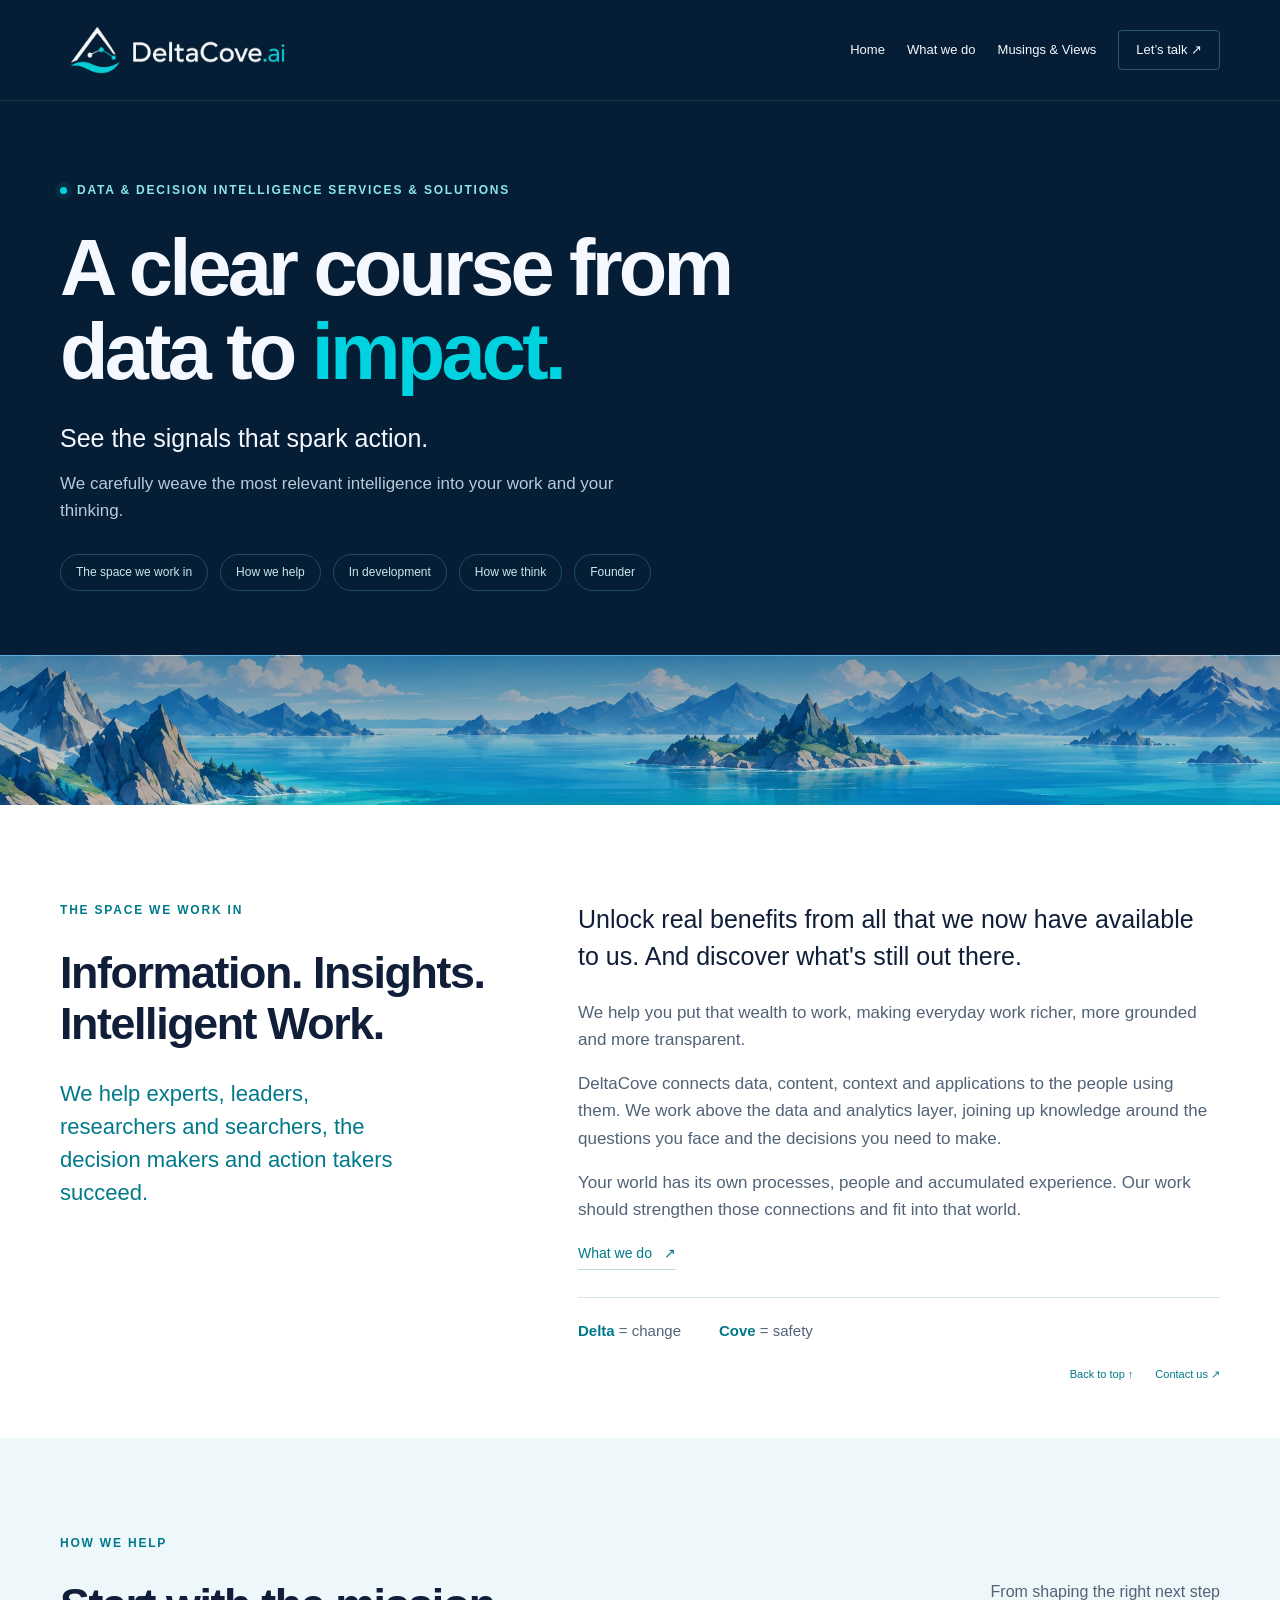
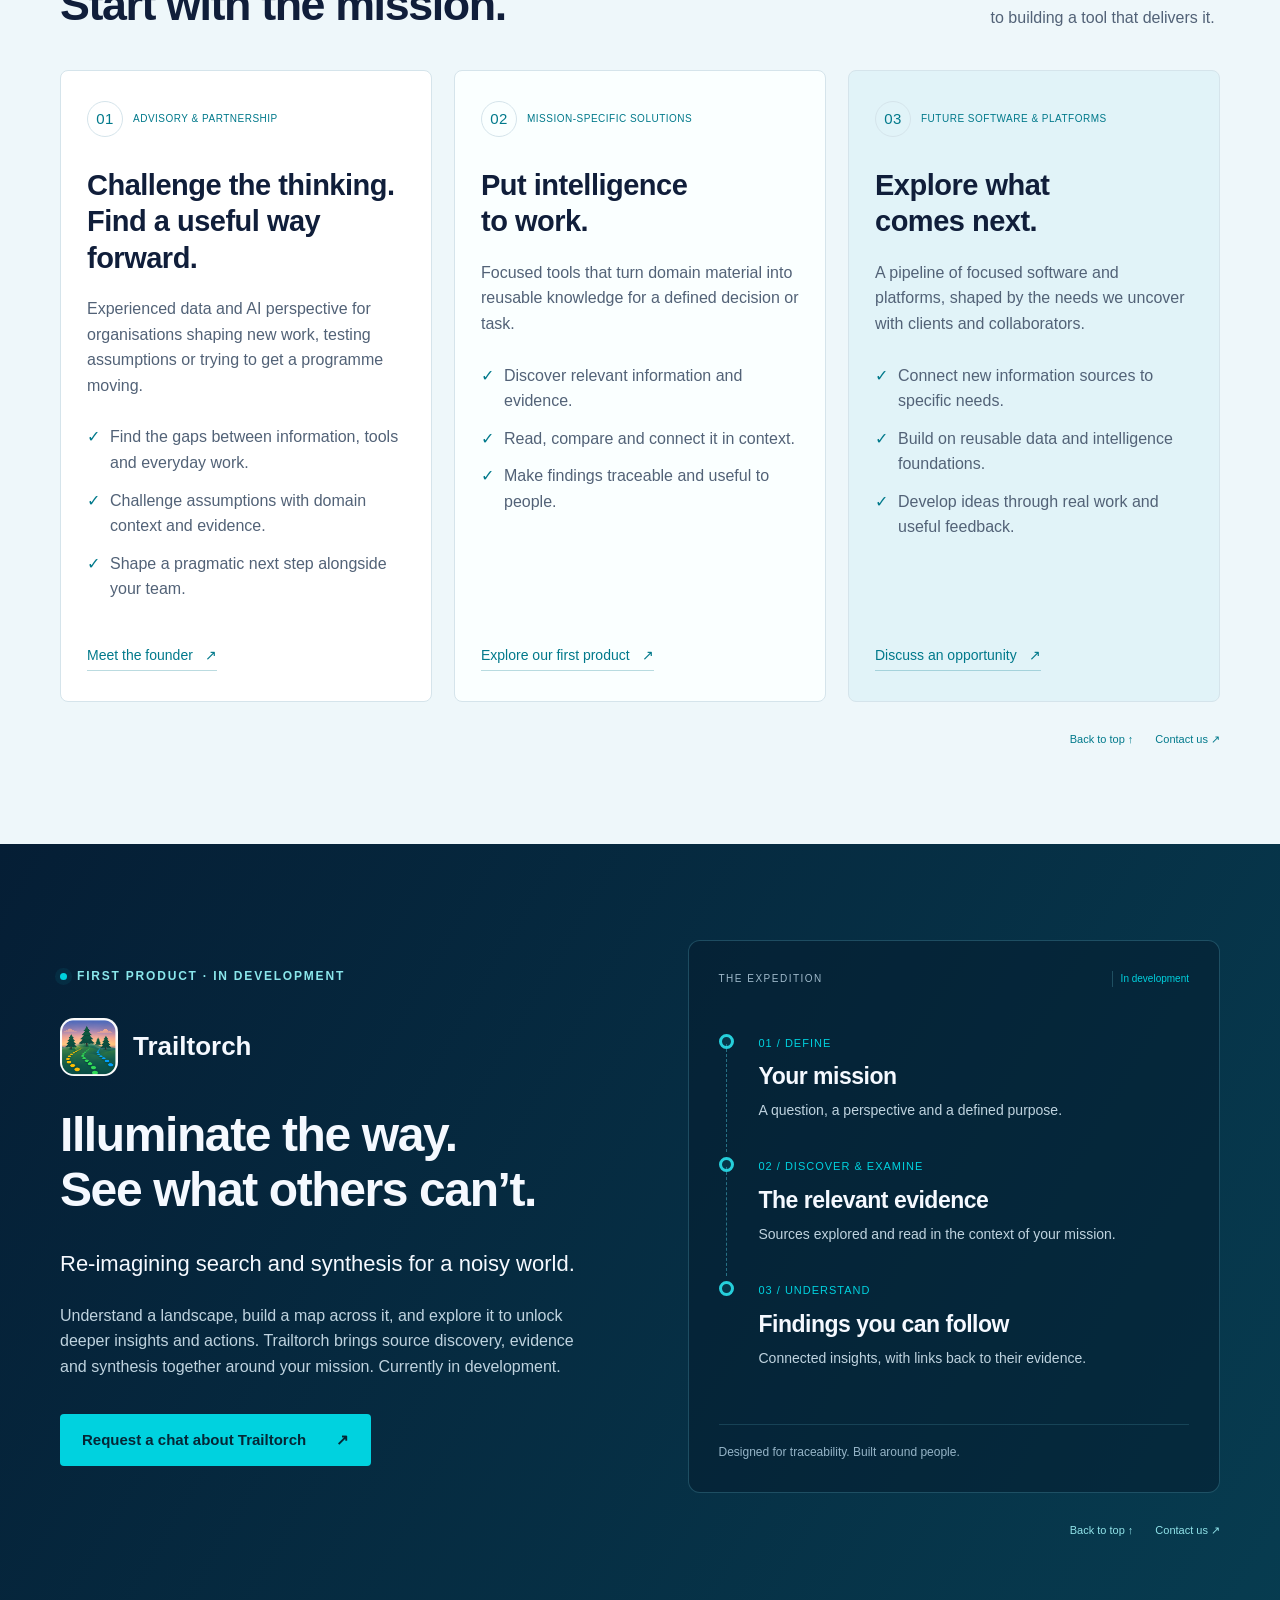
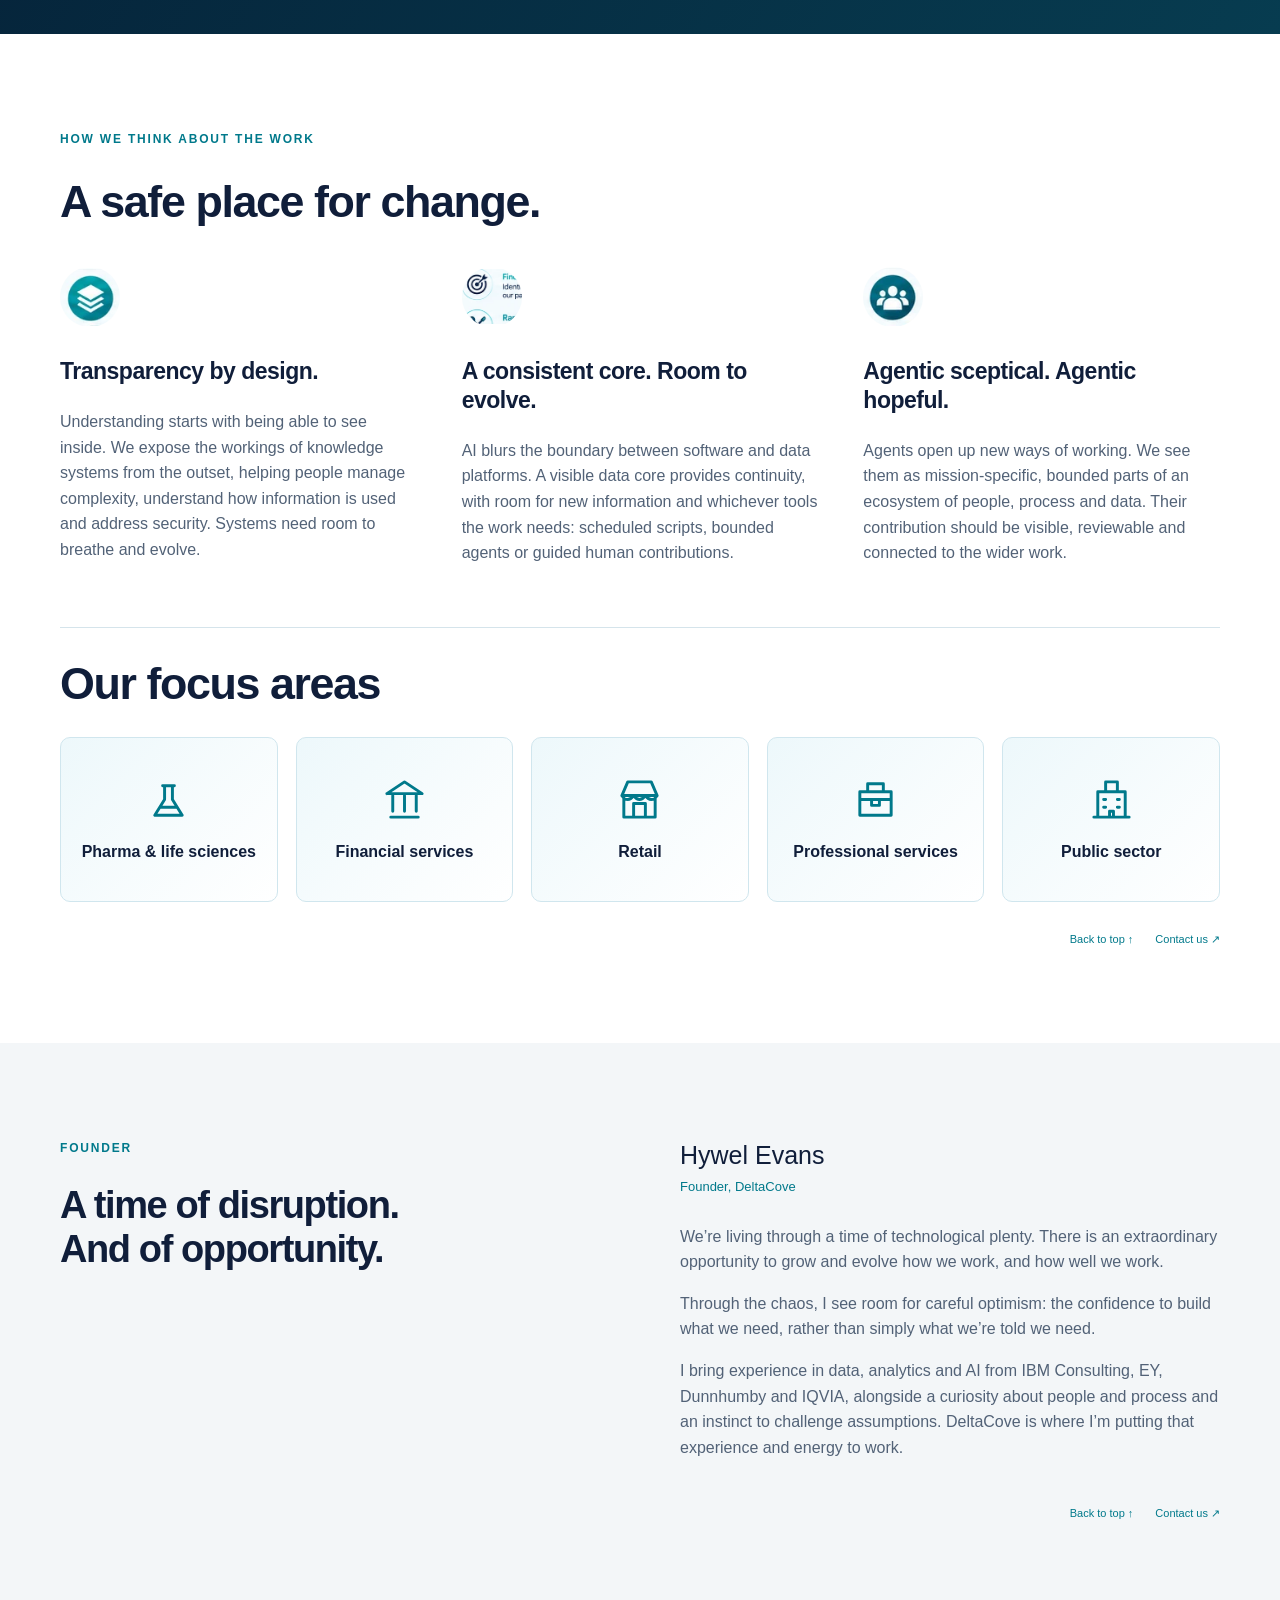
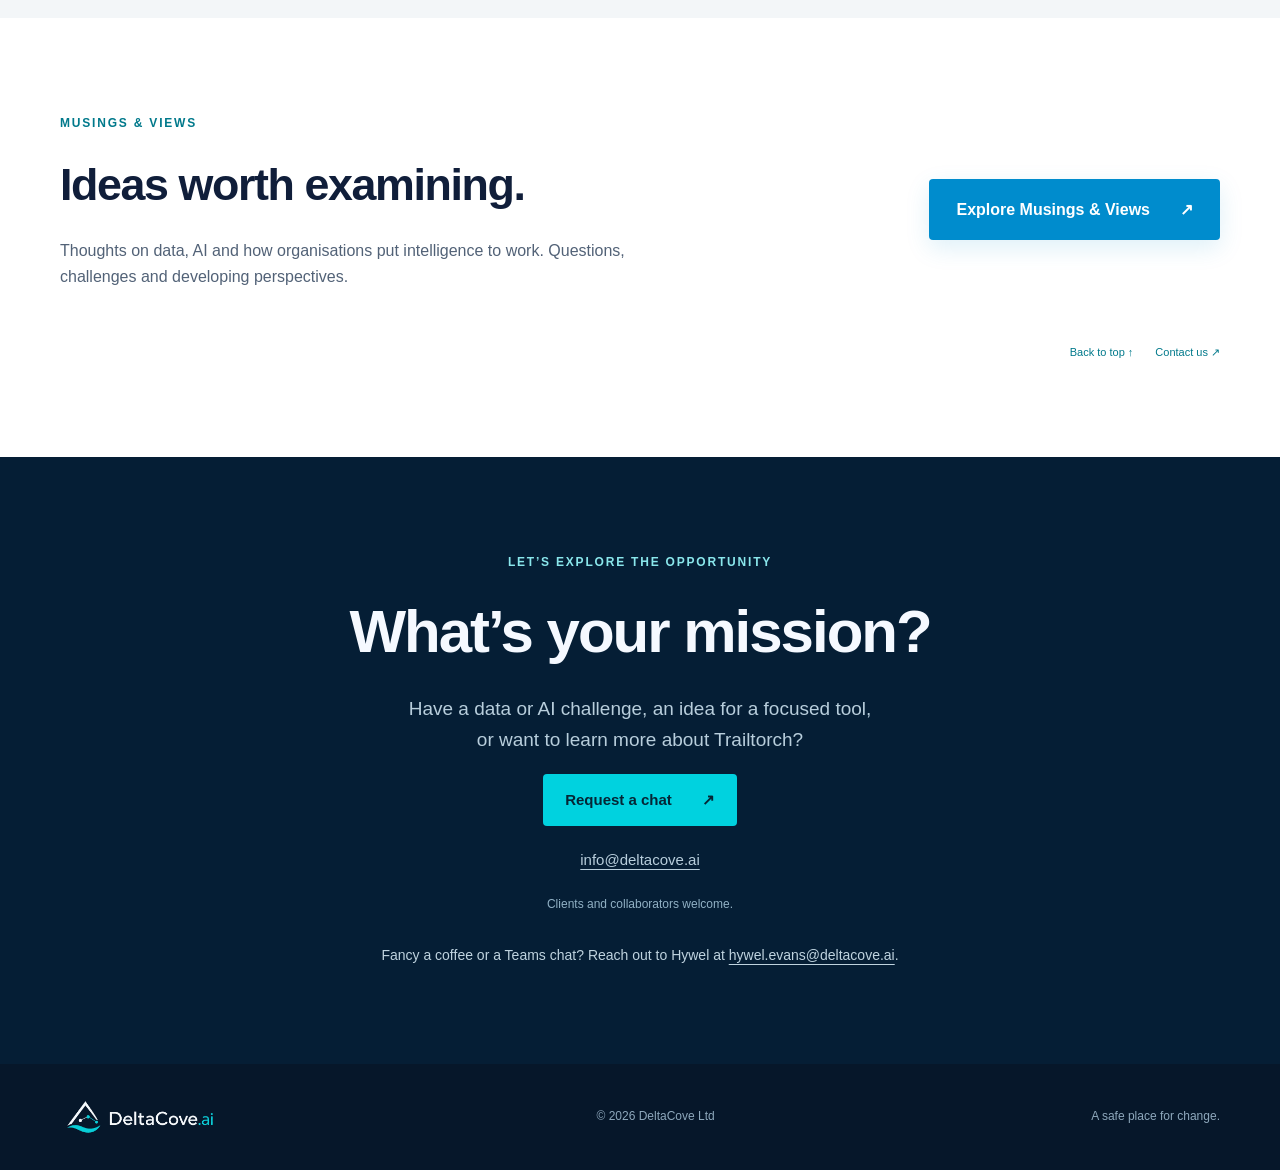
==== index.html @ 8140bee7 "Duplicate hero section for improved visibility Duplicated the hero section in the HTML file to enhan" ====
<!doctype html>
<html lang="en-GB">
<head>
<meta charset="utf-8"><meta name="viewport" content="width=device-width,initial-scale=1">
<title>DeltaCove.ai — A clear course from data to impact</title>
<meta name="description" content="DeltaCove combines data and AI advisory with mission-specific software. See the signals that spark action.">
<meta name="theme-color" content="#051e35">
<meta property="og:title" content="DeltaCove.ai — A clear course from data to impact">
<meta property="og:description" content="Data and AI advisory. Mission-specific software. Intelligence you can put to work.">
<meta property="og:type" content="website">
<link rel="icon" type="image/svg+xml" href="assets/favicon.svg">
<link rel="stylesheet" href="styles.css">
</head>
<body>
<a class="skip" href="#main">Skip to content</a>
<header class="header" id="top"><div class="wrap navigation"><a href="#" aria-label="DeltaCove home"><img class="logo" src="assets/deltacove-logo.png" alt="DeltaCove.ai" width="1222" height="352"></a><nav aria-label="Main navigation"><a href="#top">Home</a><a href="what-we-do.html">What we do</a><a href="musings/index.html">Musings &amp; Views</a><a class="nav-contact" href="#contact">Let’s talk <span aria-hidden="true">↗</span></a></nav></div></header>
<main id="main">
<section class="hero"><div class="wrap hero-inner"><div class="eyebrow"><span class="status-dot"></span> Data &amp; Decision Intelligence Services &amp; Solutions</div><h1>A clear course from <br>data to <span>impact.</span></h1><p class="hero-copy">See the signals that spark action.</p><p class="hero-detail">We carefully weave the most relevant intelligence into your work and your thinking.</p><nav class="section-jumps" aria-label="Explore this page"><a href="#approach">The space we work in</a><a href="#help">How we help</a><a href="#software">In development</a><a href="#thinking">How we think</a><a href="#founder">Founder</a></nav></div><div class="coast" role="img" aria-label="A mountain coastline and open water, from the DeltaCove introduction deck"></div></section>
<section class="intro section wrap" id="approach"><div><div class="eyebrow dark">The space we work in</div><h2>Information. Insights. Intelligent Work.</h2><p class="audience-line">We help experts, leaders, researchers and searchers, the decision makers and action takers succeed.</p></div><div class="intro-copy"><p class="large">Unlock real benefits from all that we now have available to us. And discover what's still out there.</p><p>We help you put that wealth to work, making everyday work richer, more grounded and more transparent.</p><p>DeltaCove connects data, content, context and applications to the people using them. We work above the data and analytics layer, joining up knowledge around the questions you face and the decisions you need to make.</p><p>Your world has its own processes, people and accumulated experience. Our work should strengthen those connections and fit into that world.</p><a class="text-link dark-link" href="what-we-do.html">What we do <span aria-hidden="true">↗</span></a><div class="meaning"><span><strong>Delta</strong> = change</span><span><strong>Cove</strong> = safety</span></div></div><div class="section-tools wrap"><a href="#top">Back to top ↑</a><a href="mailto:info@deltacove.ai">Contact us ↗</a></div></section>
<section class="ways section" id="help"><div class="wrap"><div class="section-top"><div><div class="eyebrow dark">How we help</div><h2>Start with the mission.</h2></div><p>From shaping the right next step<br>to building a tool that delivers it.</p></div><div class="three-offerings"><article class="offering"><div class="offering-heading"><span class="number">01</span><span>Advisory &amp; partnership</span></div><h3>Challenge the thinking. <br>Find a useful way forward.</h3><p>Experienced data and AI perspective for organisations shaping new work, testing assumptions or trying to get a programme moving.</p><ul><li>Find the gaps between information, tools and everyday work.</li><li>Challenge assumptions with domain context and evidence.</li><li>Shape a pragmatic next step alongside your team.</li></ul><a class="text-link dark-link" href="#founder">Meet the founder <span aria-hidden="true">↗</span></a></article><article class="offering software-offering"><div class="offering-heading"><span class="number">02</span><span>Mission-specific solutions</span></div><h3>Put intelligence <br>to work.</h3><p>Focused tools that turn domain material into reusable knowledge for a defined decision or task.</p><ul><li>Discover relevant information and evidence.</li><li>Read, compare and connect it in context.</li><li>Make findings traceable and useful to people.</li></ul><a class="text-link dark-link" href="#software">Explore our first product <span aria-hidden="true">↗</span></a></article><article class="offering pipeline-offering"><div class="offering-heading"><span class="number">03</span><span>Future software &amp; platforms</span></div><h3>Explore what <br>comes next.</h3><p>A pipeline of focused software and platforms, shaped by the needs we uncover with clients and collaborators.</p><ul><li>Connect new information sources to specific needs.</li><li>Build on reusable data and intelligence foundations.</li><li>Develop ideas through real work and useful feedback.</li></ul><a class="text-link dark-link" href="mailto:info@deltacove.ai?subject=Future%20solutions">Discuss an opportunity <span aria-hidden="true">↗</span></a></article></div></div><div class="section-tools wrap"><a href="#top">Back to top ↑</a><a href="mailto:info@deltacove.ai">Contact us ↗</a></div></section>
<section class="product section" id="software"><div class="wrap product-grid"><div><div class="eyebrow"><span class="status-dot"></span> First product · In development</div><div class="product-name"><img src="assets/trailtorch-icon.png" alt="" width="452" height="453"><span>Trailtorch</span></div><h2>Illuminate the way. <br>See what others can’t.</h2><p class="product-copy">Re-imagining search and synthesis for a noisy world.</p><p>Understand a landscape, build a map across it, and explore it to unlock deeper insights and actions. Trailtorch brings source discovery, evidence and synthesis together around your mission. Currently in development.</p><a class="button primary" href="#contact">Request a chat about Trailtorch <span aria-hidden="true">↗</span></a></div><div class="product-panel"><div class="panel-top"><span>THE EXPEDITION</span><span class="panel-status">In development</span></div><ol class="journey"><li><span class="journey-dot"></span><div><small>01 / Define</small><h3>Your mission</h3><p>A question, a perspective and a defined purpose.</p></div></li><li><span class="journey-dot"></span><div><small>02 / Discover &amp; examine</small><h3>The relevant evidence</h3><p>Sources explored and read in the context of your mission.</p></div></li><li><span class="journey-dot"></span><div><small>03 / Understand</small><h3>Findings you can follow</h3><p>Connected insights, with links back to their evidence.</p></div></li></ol><p class="panel-foot">Designed for traceability. Built around people.</p></div></div><div class="section-tools wrap"><a href="#top">Back to top ↑</a><a href="mailto:info@deltacove.ai">Contact us ↗</a></div></section>
<section class="principles section wrap" id="thinking"><div class="section-top"><div><div class="eyebrow dark">How we think about the work</div><h2>A safe place for change.</h2></div></div><div class="principle-grid"><article><img src="assets/evidence.webp" alt="" width="73" height="71"><h3>Transparency by design.</h3><p>Understanding starts with being able to see inside. We expose the workings of knowledge systems from the outset, helping people manage complexity, understand how information is used and address security. Systems need room to breathe and evolve.</p></article><article><img src="assets/mission.webp" alt="" width="138" height="127"><h3>A consistent core. Room to evolve.</h3><p>AI blurs the boundary between software and data platforms. A visible data core provides continuity, with room for new information and whichever tools the work needs: scheduled scripts, bounded agents or guided human contributions.</p></article><article><img src="assets/people.webp" alt="" width="73" height="72"><h3>Agentic sceptical. Agentic hopeful.</h3><p>Agents open up new ways of working. We see them as mission-specific, bounded parts of an ecosystem of people, process and data. Their contribution should be visible, reviewable and connected to the wider work.</p></article></div><div class="sectors"><h2>Our focus areas</h2><div class="sector-grid"><div class="sector-item"><svg viewBox="0 0 24 24" aria-hidden="true" fill="none" stroke="currentColor" stroke-width="1.5" stroke-linecap="round" stroke-linejoin="round"><path d="m9 5 6 0m-5 0v7l-5 8h14l-5-8V5M8 16h8"/></svg><span>Pharma &amp; life sciences</span></div><div class="sector-item"><svg viewBox="0 0 24 24" aria-hidden="true" fill="none" stroke="currentColor" stroke-width="1.5" stroke-linecap="round" stroke-linejoin="round"><path d="m3 9 9-6 9 6H3m2 12h14M6 10v8m6-8v8m6-8v8"/></svg><span>Financial services</span></div><div class="sector-item"><svg viewBox="0 0 24 24" aria-hidden="true" fill="none" stroke="currentColor" stroke-width="1.5" stroke-linecap="round" stroke-linejoin="round"><path d="M4 10h16v11H4zm-1 0 3-7h12l3 7M9 21v-7h6v7M3 10q3 4 6 0 3 4 6 0 3 4 6 0"/></svg><span>Retail</span></div><div class="sector-item"><svg viewBox="0 0 24 24" aria-hidden="true" fill="none" stroke="currentColor" stroke-width="1.5" stroke-linecap="round" stroke-linejoin="round"><path d="M4 8h16v12H4zm4 0V4h8v4M4 12h16m-10 0v3h4v-3"/></svg><span>Professional services</span></div><div class="sector-item"><svg viewBox="0 0 24 24" aria-hidden="true" fill="none" stroke="currentColor" stroke-width="1.5" stroke-linecap="round" stroke-linejoin="round"><path d="M5 21V8h14v13M3 21h18M9 8V3h6v5M8 12h1m6 0h1M8 16h1m6 0h1m-5 5v-3h2v3"/></svg><span>Public sector</span></div></div></div><div class="section-tools wrap"><a href="#top">Back to top ↑</a><a href="mailto:info@deltacove.ai">Contact us ↗</a></div></section>
<section class="founder section" id="founder"><div class="wrap founder-grid"><div><div class="eyebrow dark">Founder</div><h2>A time of disruption. <br>And of opportunity.</h2></div><div><p class="founder-name">Hywel Evans <span>Founder, DeltaCove</span></p><p>We’re living through a time of technological plenty. There is an extraordinary opportunity to grow and evolve how we work, and how well we work.</p><p>Through the chaos, I see room for careful optimism: the confidence to build what we need, rather than simply what we’re told we need.</p><p>I bring experience in data, analytics and AI from IBM Consulting, EY, Dunnhumby and IQVIA, alongside a curiosity about people and process and an instinct to challenge assumptions. DeltaCove is where I’m putting that experience and energy to work.</p></div></div><div class="section-tools wrap"><a href="#top">Back to top ↑</a><a href="mailto:info@deltacove.ai">Contact us ↗</a></div></section>
<section class="musings-teaser section wrap" id="musings"><div><div class="eyebrow dark">Musings &amp; Views</div><h2>Ideas worth examining.</h2><p>Thoughts on data, AI and how organisations put intelligence to work. Questions, challenges and developing perspectives.</p></div><a class="button blue-button" href="musings/index.html">Explore Musings &amp; Views <span aria-hidden="true">↗</span></a><div class="section-tools wrap"><a href="#top">Back to top ↑</a><a href="mailto:info@deltacove.ai">Contact us ↗</a></div></section>
<section class="contact section" id="contact"><div class="wrap contact-inner"><div class="eyebrow">Let’s explore the opportunity</div><h2>What’s your mission?</h2><p>Have a data or AI challenge, an idea for a focused tool,<br>or want to learn more about Trailtorch?</p><a class="button primary" href="mailto:info@deltacove.ai?subject=A%20conversation%20about%20DeltaCove">Request a chat <span aria-hidden="true">↗</span></a><p class="contact-email"><a href="mailto:info@deltacove.ai">info@deltacove.ai</a></p><p class="contact-caption">Clients and collaborators welcome.</p><p class="coffee-note">Fancy a coffee or a Teams chat? Reach out to Hywel at <a href="mailto:hywel.evans@deltacove.ai">hywel.evans@deltacove.ai</a>.</p></div></section>
</main><footer class="footer"><div class="wrap footer-inner"><a href="#" aria-label="Back to top"><img src="assets/deltacove-logo.png" alt="DeltaCove.ai" width="1222" height="352"></a><span>© 2026 DeltaCove Ltd</span><span>A safe place for change.</span></div></footer>

</body></html>
---- styles.css ----
:root{--navy:#051e35;--deep:#06172a;--cyan:#00d2df;--teal:#00798b;--ink:#101e3a;--muted:#526277;--pale:#eef7fa;--line:#d5e4eb;--white:#f5f9ff}*{box-sizing:border-box}html{scroll-behavior:smooth;scroll-padding-top:95px}body{margin:0;font-family:Aptos,"Segoe UI",Arial,sans-serif;color:var(--ink);background:#fff;line-height:1.6}a{color:inherit}a:focus-visible,summary:focus-visible{outline:3px solid #008a9a;outline-offset:6px}.wrap{width:min(1160px,calc(100% - 80px));margin:auto}.section{padding-top:96px;padding-bottom:96px}.header{background:var(--navy);color:var(--white);border-bottom:1px solid #ffffff18}.navigation{display:flex;justify-content:space-between;align-items:center;min-height:100px;gap:30px}.logo{width:235px;height:auto;display:block}.navigation nav{display:flex;gap:34px;align-items:center;font-size:14px}.navigation nav a{text-decoration:none}.navigation nav a:hover{color:var(--cyan)}.nav-contact{border:1px solid #7bc7d255;padding:9px 17px;border-radius:4px}.hero{background:var(--navy);color:var(--white);overflow:hidden;position:relative}.hero-inner{position:relative;z-index:1;padding-top:80px;padding-bottom:64px}.eyebrow{font-size:12px;letter-spacing:1.8px;text-transform:uppercase;font-weight:600;color:#8ae7ec;display:flex;align-items:center;gap:10px;margin-bottom:26px}.eyebrow.dark{color:var(--teal)}.status-dot{display:inline-block;width:7px;height:7px;background:var(--cyan);border-radius:50%;box-shadow:0 0 0 5px #00d2df12}h1,h2,h3,p{margin-top:0}h1{font-size:clamp(48px,6.2vw,84px);line-height:1.05;font-weight:600;letter-spacing:-3.8px;margin-bottom:28px}h1 span{color:var(--cyan)}.hero-copy{font-size:25px;line-height:1.4;max-width:680px;margin-bottom:14px}.hero-detail{max-width:615px;color:#b7cad9;font-size:17px}.actions{display:flex;align-items:center;gap:30px;margin-top:34px}.button{display:inline-flex;align-items:center;justify-content:center;gap:30px;text-decoration:none;padding:14px 22px;border-radius:4px;font-size:15px;font-weight:600;transition:background .2s,transform .2s}.primary{background:var(--cyan);color:#052635}.primary:hover{background:#6ce9ee;transform:translateY(-2px)}.text-link{font-size:14px;text-decoration:none;display:inline-flex;gap:12px;align-items:center;border-bottom:1px solid #9ee6ec55;padding-bottom:4px}.text-link:hover{color:#00acbe}.hero-note{margin-top:48px;font-size:12px;color:#91b1c5;letter-spacing:.6px}.coast{height:150px;background:linear-gradient(180deg,#051e3555,#051e3500),url('assets/coast-v2.webp') center 55%/cover;opacity:.85;border-top:1px solid #ffffff12}h2{font-size:clamp(34px,3.5vw,46px);letter-spacing:-1.4px;line-height:1.14;font-weight:600;margin-bottom:28px}h3{font-size:24px;letter-spacing:-.5px;line-height:1.25;font-weight:600}.intro{display:grid;grid-template-columns:.8fr 1.2fr;gap:90px}.intro-copy p{color:var(--muted);font-size:17px}.intro-copy .large{font-size:25px;line-height:1.45;color:var(--ink)}.meaning{display:flex;gap:38px;border-top:1px solid var(--line);padding-top:21px;margin-top:27px;font-size:15px;color:var(--muted)}.meaning strong{color:var(--teal)}.ways{background:var(--pale)}.section-top{display:flex;justify-content:space-between;align-items:end;gap:30px;margin-bottom:40px}.section-top h2{margin:0}.section-top>p{color:var(--muted);margin-bottom:0;font-size:16px}.two-columns{display:grid;grid-template-columns:1fr 1fr;gap:28px}.offering{background:#fff;padding:38px 40px;border:1px solid var(--line);border-radius:8px}.offering-heading{display:flex;gap:17px;align-items:center;font-size:12px;text-transform:uppercase;letter-spacing:1px;color:var(--teal);margin-bottom:30px}.number{font-size:15px;border:1px solid var(--line);border-radius:50%;width:36px;height:36px;display:grid;place-items:center}.offering h3{font-size:32px;margin-bottom:20px}.offering p,.offering li{color:var(--muted);font-size:16px}.offering ul{list-style:none;padding:0;margin:26px 0 30px}.offering li{position:relative;padding-left:23px;margin-bottom:12px}.offering li:before{content:'✓';color:var(--teal);position:absolute;left:0}.dark-link{color:var(--teal);border-color:#00798b44}.software-offering{background:#faffff}.product{color:var(--white);background:linear-gradient(120deg,var(--navy),#073c50)}.product-grid{display:grid;grid-template-columns:1fr 1fr;gap:95px;align-items:center}.product-name{display:flex;align-items:center;gap:15px;margin:32px 0}.product-name img{width:58px;height:58px;border-radius:14px}.product-name span{font-size:26px;font-weight:600}.product h2{font-size:48px}.product p{color:#bfd3df;font-size:16px}.product .product-copy{font-size:22px;color:var(--white)}.product .button{margin-top:18px}.product-panel{background:#041b2d80;border:1px solid #5fb4c64a;border-radius:12px;padding:30px}.panel-top{display:flex;justify-content:space-between;font-size:10px;letter-spacing:1.5px;color:#a0bacb;gap:12px}.panel-status{color:var(--cyan);letter-spacing:0;padding-left:8px;border-left:1px solid #5fb4c64a}.journey{list-style:none;margin:42px 0 24px;padding:0}.journey li{position:relative;display:flex;gap:25px;padding-bottom:31px}.journey li:not(:last-child):before{content:'';position:absolute;left:7px;top:15px;bottom:0;border-left:1px dashed #50cadf77}.journey-dot{width:15px;height:15px;border:3px solid #26cfdb;border-radius:50%;flex-shrink:0;margin-top:5px;background:#06364a}.journey small{color:var(--cyan);font-size:11px;letter-spacing:1px;text-transform:uppercase}.journey h3{font-size:23px;margin:8px 0}.journey p{font-size:14px;margin:0}.product .panel-foot{border-top:1px solid #5fb4c633;padding-top:18px;font-size:12px;margin:0;color:#95b4c7}.principle-grid{display:grid;grid-template-columns:repeat(3,1fr);gap:45px}.principle-grid img{height:60px;width:60px;object-fit:contain;margin-bottom:23px;border-radius:50%}.principle-grid h3{font-size:23px}.principle-grid p{color:var(--muted);font-size:16px}.sectors{border-top:1px solid var(--line);padding-top:30px;margin-top:45px}.sectors>span{font-size:11px;color:var(--teal);letter-spacing:1.2px;text-transform:uppercase}.sectors p{font-size:15px;margin:12px 0 0}.sectors b{color:#71a5b4;padding:0 9px}.founder{background:#f3f6f8}.founder-grid{display:grid;grid-template-columns:1fr 1fr;gap:80px}.founder h2{font-size:38px}.founder p{color:var(--muted);font-size:16px}.founder .founder-name{font-size:25px;color:var(--ink);line-height:1.3;margin-bottom:28px}.founder-name span{display:block;font-size:13px;color:var(--teal);margin-top:7px}.contact{background:var(--navy);color:var(--white);text-align:center;position:relative}.contact .eyebrow{justify-content:center}.contact h2{font-size:60px;letter-spacing:-2px}.contact p{font-size:19px;color:#b8cedc}.contact-pending{display:inline-block;border:1px solid #72bcc35c;border-radius:4px;padding:14px 24px;color:#b7d4dd;font-size:14px;margin:14px 0}.contact .contact-caption{font-size:12px;color:#91b1c5;margin:23px 0 0}.footer{background:var(--deep);color:#8ea8bc;padding:30px 0}.footer-inner{display:flex;align-items:center;justify-content:space-between;gap:20px;font-size:12px}.footer img{width:160px;height:auto;display:block}.skip{position:absolute;left:16px;top:-80px;padding:10px;background:#fff;z-index:5}.skip:focus{top:12px}@media(min-width:1500px){.coast{height:180px}}@media(max-width:900px){.wrap{width:calc(100% - 48px)}.section{padding-top:70px;padding-bottom:70px}.intro,.product-grid,.founder-grid{gap:40px}.navigation nav{gap:18px}.logo{width:195px}.offering{padding:28px}.principle-grid{gap:25px}.product h2{font-size:40px}}@media(max-width:650px){.wrap{width:calc(100% - 40px)}.navigation{min-height:82px}.logo{width:175px}.navigation nav a:not(.nav-contact){display:none}.nav-contact{font-size:12px;padding:8px 11px}.hero-inner{padding-top:52px;padding-bottom:42px}h1{font-size:51px;letter-spacing:-2.3px}.hero-copy{font-size:21px}.hero-detail{font-size:16px}.eyebrow{font-size:10px;letter-spacing:1.4px}.actions{align-items:flex-start;flex-direction:column;gap:20px}.hero-note{margin-top:34px;font-size:10px;letter-spacing:0}.coast{height:110px}.section{padding-top:58px;padding-bottom:58px}.intro,.two-columns,.product-grid,.principle-grid,.founder-grid{grid-template-columns:1fr;gap:28px}.intro h2 br,.founder h2 br{display:none}.intro h2{margin-bottom:0}.intro-copy .large{font-size:22px}.section-top{align-items:start;flex-direction:column;gap:20px}.offering{padding:28px}.offering h3{font-size:29px}.product-grid{gap:40px}.product-panel{padding:24px}.product h2{font-size:41px}.principle-grid{gap:30px}.principle-grid article{border-bottom:1px solid var(--line);padding-bottom:20px}.principle-grid article:last-child{border:0}.principle-grid img{margin-bottom:15px;width:52px;height:52px}.sectors{margin-top:25px}.sectors p{line-height:2}.founder h2{font-size:33px}.contact h2{font-size:43px}.contact p{font-size:17px}.contact p br{display:none}.footer-inner{flex-wrap:wrap;justify-content:space-between}.footer-inner>span:last-child{width:100%}}@media(prefers-reduced-motion:reduce){html{scroll-behavior:auto}.button{transition:none}}

.integration-note{margin-top:38px;padding:28px 32px;border-left:3px solid var(--teal);background:var(--pale)}.integration-note h3{font-size:23px;margin-bottom:12px}.integration-note p{color:var(--muted);margin:0}.musings-teaser{display:flex;gap:40px;justify-content:space-between;align-items:center}.musings-teaser p{max-width:640px;color:var(--muted)}.musings-teaser>a{flex-shrink:0}.contact .contact-email{font-size:15px;margin:22px 0 0}.contact-email a{text-underline-offset:4px}.musings-header{background:var(--navy);color:var(--white)}.musings-header .wrap{padding-top:65px;padding-bottom:65px}.musings-header h1{font-size:60px}.musings-header p{max-width:700px;color:#bfd3df;font-size:20px}.article-list{display:grid;grid-template-columns:1fr 1fr;gap:28px}.post-card{border:1px solid var(--line);border-radius:8px;padding:32px}.post-card time,.article-meta{color:var(--teal);font-size:13px}.post-card h2{font-size:29px;margin:15px 0}.post-card h2 a{text-decoration:none}.post-card h2 a:hover{color:var(--teal)}.post-card p{color:var(--muted)}.article-content{max-width:760px;margin:auto;font-size:18px}.article-content h2{font-size:32px;margin-top:40px}.article-content h3{margin-top:32px}.article-content p,.article-content li{color:var(--muted)}.article-content a{color:var(--teal)}.article-content blockquote{border-left:3px solid var(--teal);margin:25px 0;padding-left:25px}.article-content pre{overflow:auto;background:var(--pale);padding:20px;font-size:14px}.article-content code{background:var(--pale);padding:2px 4px}.article-content img{max-width:100%;height:auto}.article-meta{margin-bottom:25px}.back-link{display:inline-block;margin-bottom:25px;color:var(--teal)}@media(max-width:900px){.navigation nav{gap:16px;font-size:12px}.logo{width:180px}}@media(max-width:650px){.navigation nav a[href$="musings/index.html"]{display:inline;font-size:11px}.navigation nav{gap:12px}.logo{width:145px}.musings-teaser{flex-direction:column;align-items:start;gap:10px}.article-list{grid-template-columns:1fr}.musings-header h1{font-size:42px}.post-card{padding:25px}.integration-note{padding:24px}.article-content{font-size:17px}}

.hero-promises{display:flex;gap:30px;flex-wrap:wrap;margin-top:34px;color:#b7d5e0;font-size:14px}.section-jumps{display:flex;gap:12px;flex-wrap:wrap;margin-top:30px}.section-jumps a{font-size:12px;text-decoration:none;border:1px solid #6bd2db40;border-radius:30px;padding:8px 15px;color:#c6e8ec}.section-jumps a:hover{background:#0b4155}.audience-line{font-size:22px;color:var(--teal);max-width:360px;line-height:1.5}.three-offerings{display:grid;grid-template-columns:repeat(3,1fr);gap:22px}.three-offerings .offering{padding:30px 26px;display:flex;flex-direction:column}.three-offerings .offering h3{font-size:29px}.three-offerings .offering-heading{font-size:10px;letter-spacing:.5px;gap:10px}.three-offerings .offering .text-link{margin-top:auto;align-self:start}.pipeline-offering{background:#e1f3f8}.section-tools{display:flex;justify-content:flex-end;gap:22px;margin-top:30px;font-size:11px;line-height:1.4}.section-tools a{color:var(--teal);text-decoration:none}.product .section-tools a{color:#91e3e9}.section.wrap>.section-tools{width:100%}.sector-grid{display:grid;grid-template-columns:repeat(5,1fr);gap:18px;margin-top:24px}.sector-item{display:flex;flex-direction:column;align-items:center;text-align:center;gap:18px;background:linear-gradient(135deg,#edf8fb,#fff);border:1px solid #d0e6ee;border-radius:10px;padding:26px 14px;min-height:165px;justify-content:center}.sector-item svg{width:47px;height:47px;color:var(--teal)}.sector-item span{font-size:16px;font-weight:600;line-height:1.35}.blue-button{background:#008ccd;color:#fff;padding:18px 27px;font-size:16px;box-shadow:0 8px 24px #008ccd22}.blue-button:hover{background:#0076b0}.what-page{background:var(--navy);color:var(--white)}.what-page .wrap{padding-top:80px;padding-bottom:65px}.what-page h1{font-size:64px;max-width:960px}.what-page p{font-size:23px;max-width:790px;color:#bbd6e1}.what-body{max-width:850px}.what-body h2{font-size:35px}.what-body p{font-size:19px;color:var(--muted)}.navigation nav{gap:22px;font-size:13px}@media(max-width:1000px){.three-offerings{grid-template-columns:1fr}.three-offerings .offering h3 br{display:none}.sector-grid{grid-template-columns:repeat(3,1fr)}.navigation nav{gap:12px;font-size:11px}}@media(max-width:650px){.hero-promises{gap:10px;flex-direction:column}.section-jumps{gap:8px}.section-jumps a{font-size:11px;padding:7px 11px}.sector-grid{grid-template-columns:1fr 1fr;gap:12px}.sector-item{padding:20px 12px;min-height:145px}.sector-item:last-child{grid-column:1 / -1}.what-page h1{font-size:43px}.what-page p{font-size:20px}.audience-line{font-size:21px}.section-tools{font-size:11px}.blue-button{width:100%}}

.intro>.section-tools{grid-column:1 / -1}.musings-teaser{flex-wrap:wrap}.musings-teaser>.section-tools{flex-basis:100%;margin-top:0}.three-offerings .offering p{margin-bottom:0}.three-offerings .offering ul{flex:1}

/* Tune the landing position for each section link. */
#help{scroll-margin-top:-159px}
#software{scroll-margin-top:-96px}
#thinking{scroll-margin-top:-177px}

/* Smaller screens need their own anchor spacing and flexible content columns. */
@media(max-width:900px){
  html{scroll-padding-top:16px}
  #help,#software,#thinking{scroll-margin-top:0}
  .intro>*,.product-grid>*,.founder-grid>*,.principle-grid>*,.article-list>*{min-width:0}
}
@media(max-width:800px){
  .intro,.product-grid,.founder-grid,.principle-grid{grid-template-columns:minmax(0,1fr)}
  .section-top{flex-direction:column;align-items:flex-start;gap:20px}
  .musings-teaser{flex-direction:column;align-items:stretch;gap:20px}
  .musings-teaser>a{align-self:flex-start;max-width:100%}
}
@media(max-width:650px){
  .navigation{flex-direction:column;align-items:stretch;min-height:0;gap:16px;padding-top:20px;padding-bottom:20px}
  .navigation .logo{width:180px;max-width:100%}
  .navigation nav{display:grid;grid-template-columns:repeat(2,minmax(0,1fr));gap:8px}
  .navigation nav a[href]{display:flex;align-items:center;justify-content:center;min-height:44px;padding:8px;font-size:14px;text-align:center;border:1px solid #7bc7d255;border-radius:4px}
  .hero-inner{padding-top:40px}
  h1{font-size:clamp(38px,10vw,51px);letter-spacing:-1.8px;overflow-wrap:break-word}
  .hero h1 br,.product h2 br{display:none}
  .product h2,.what-page h1,.musings-header h1{font-size:clamp(34px,9vw,43px);overflow-wrap:break-word}
  .eyebrow{line-height:1.6}
  .status-dot,.number{flex-shrink:0}
  .section-jumps a{display:inline-flex;align-items:center;min-height:44px;font-size:13px;padding:9px 13px}
  .button{max-width:100%;min-height:48px;gap:16px;padding:14px 18px;text-align:center}
  .button span{flex-shrink:0}
  .meaning{flex-wrap:wrap;gap:16px 24px}
  .panel-top{flex-wrap:wrap}
  .journey li{gap:16px}
  .section-tools{flex-wrap:wrap;gap:8px 20px;font-size:13px}
  .section-tools a{display:inline-flex;align-items:center;min-height:44px}
  .contact-email a,.coffee-note a,.article-content a{overflow-wrap:anywhere}
  .article-content h2,.what-body h2{font-size:30px}
  .article-content pre{max-width:100%}
}
/* Tighten the space below the introduction. */
.intro {
  row-gap: 24px;
  padding-bottom: 56px;
}
.intro > .section-tools {
  margin-top: 0;
}

.sectors>h2{font-size:clamp(34px,3.5vw,46px);letter-spacing:-1.4px;line-height:1.14;font-weight:600;margin:0 0 28px;color:var(--ink);text-transform:none}.contact .coffee-note{font-size:14px;color:#bfd3df;margin:30px auto 0;max-width:620px;line-height:1.7}.coffee-note a{text-underline-offset:4px}
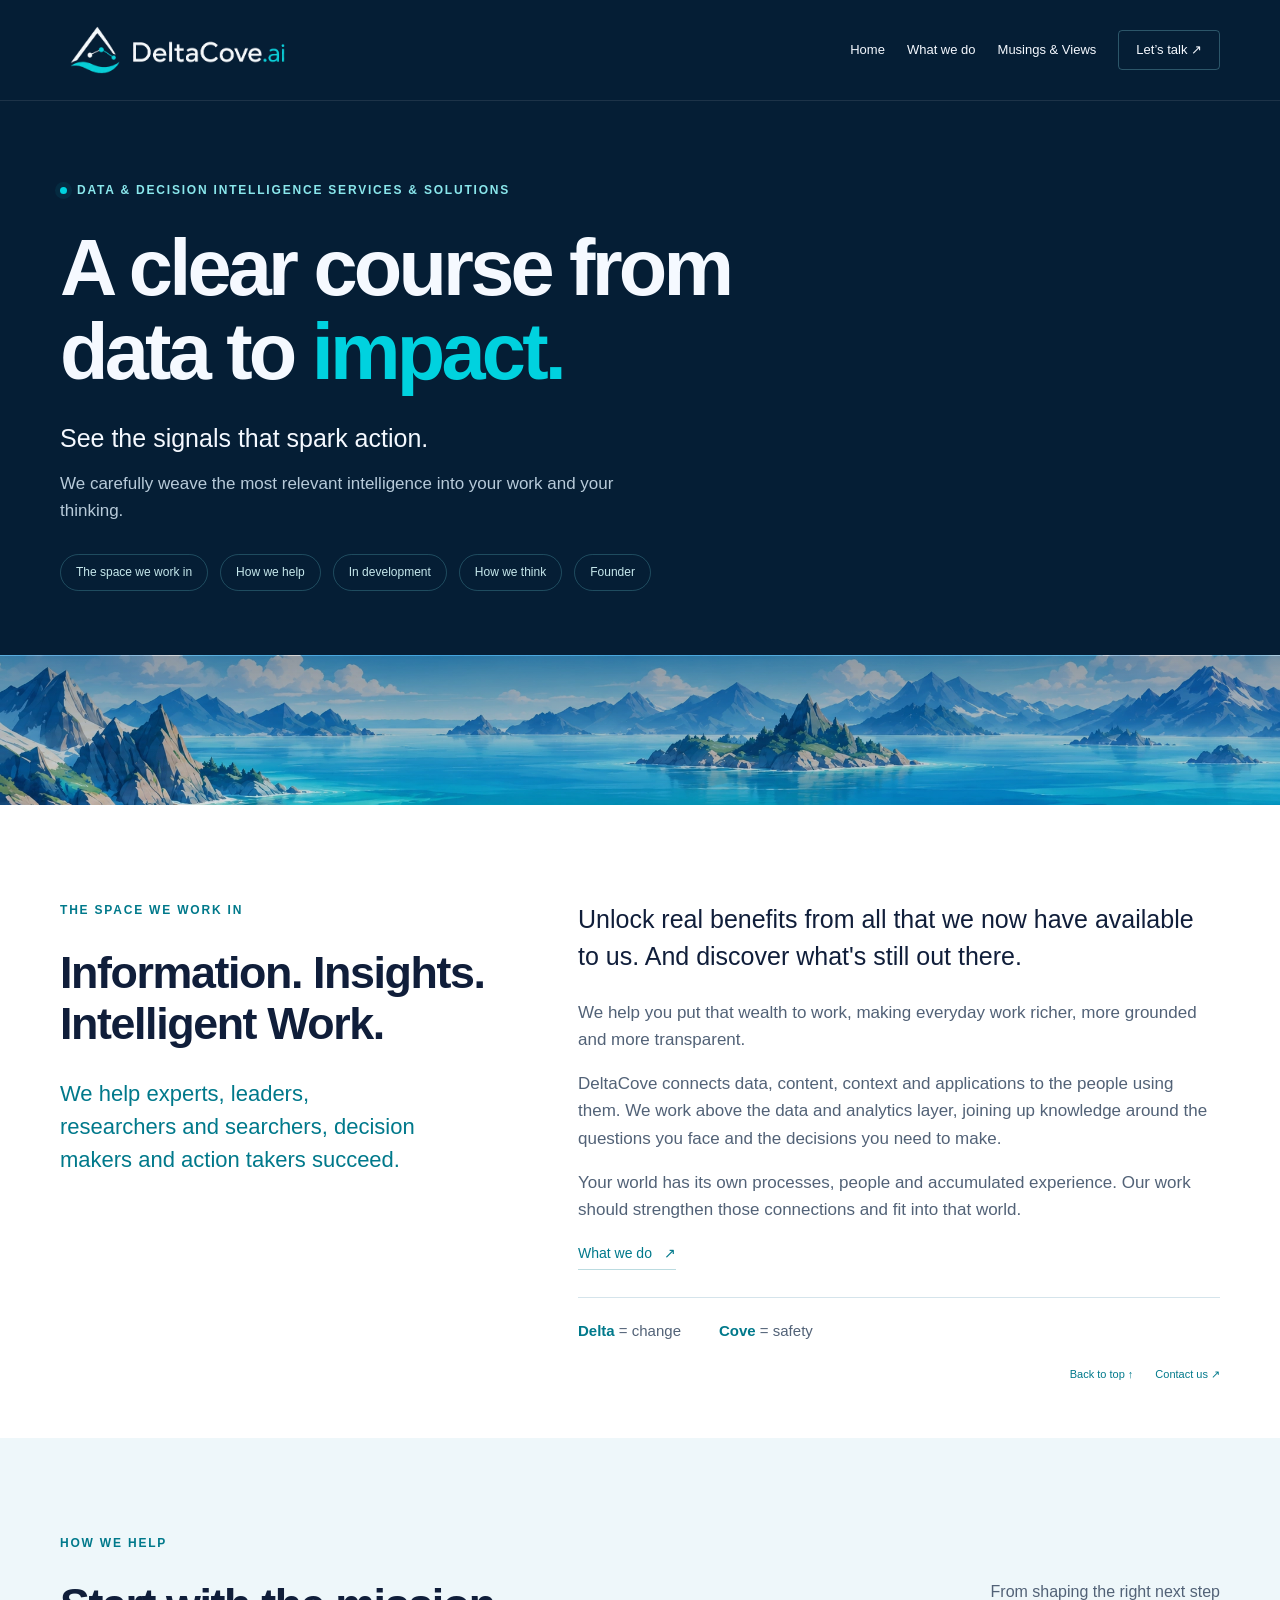
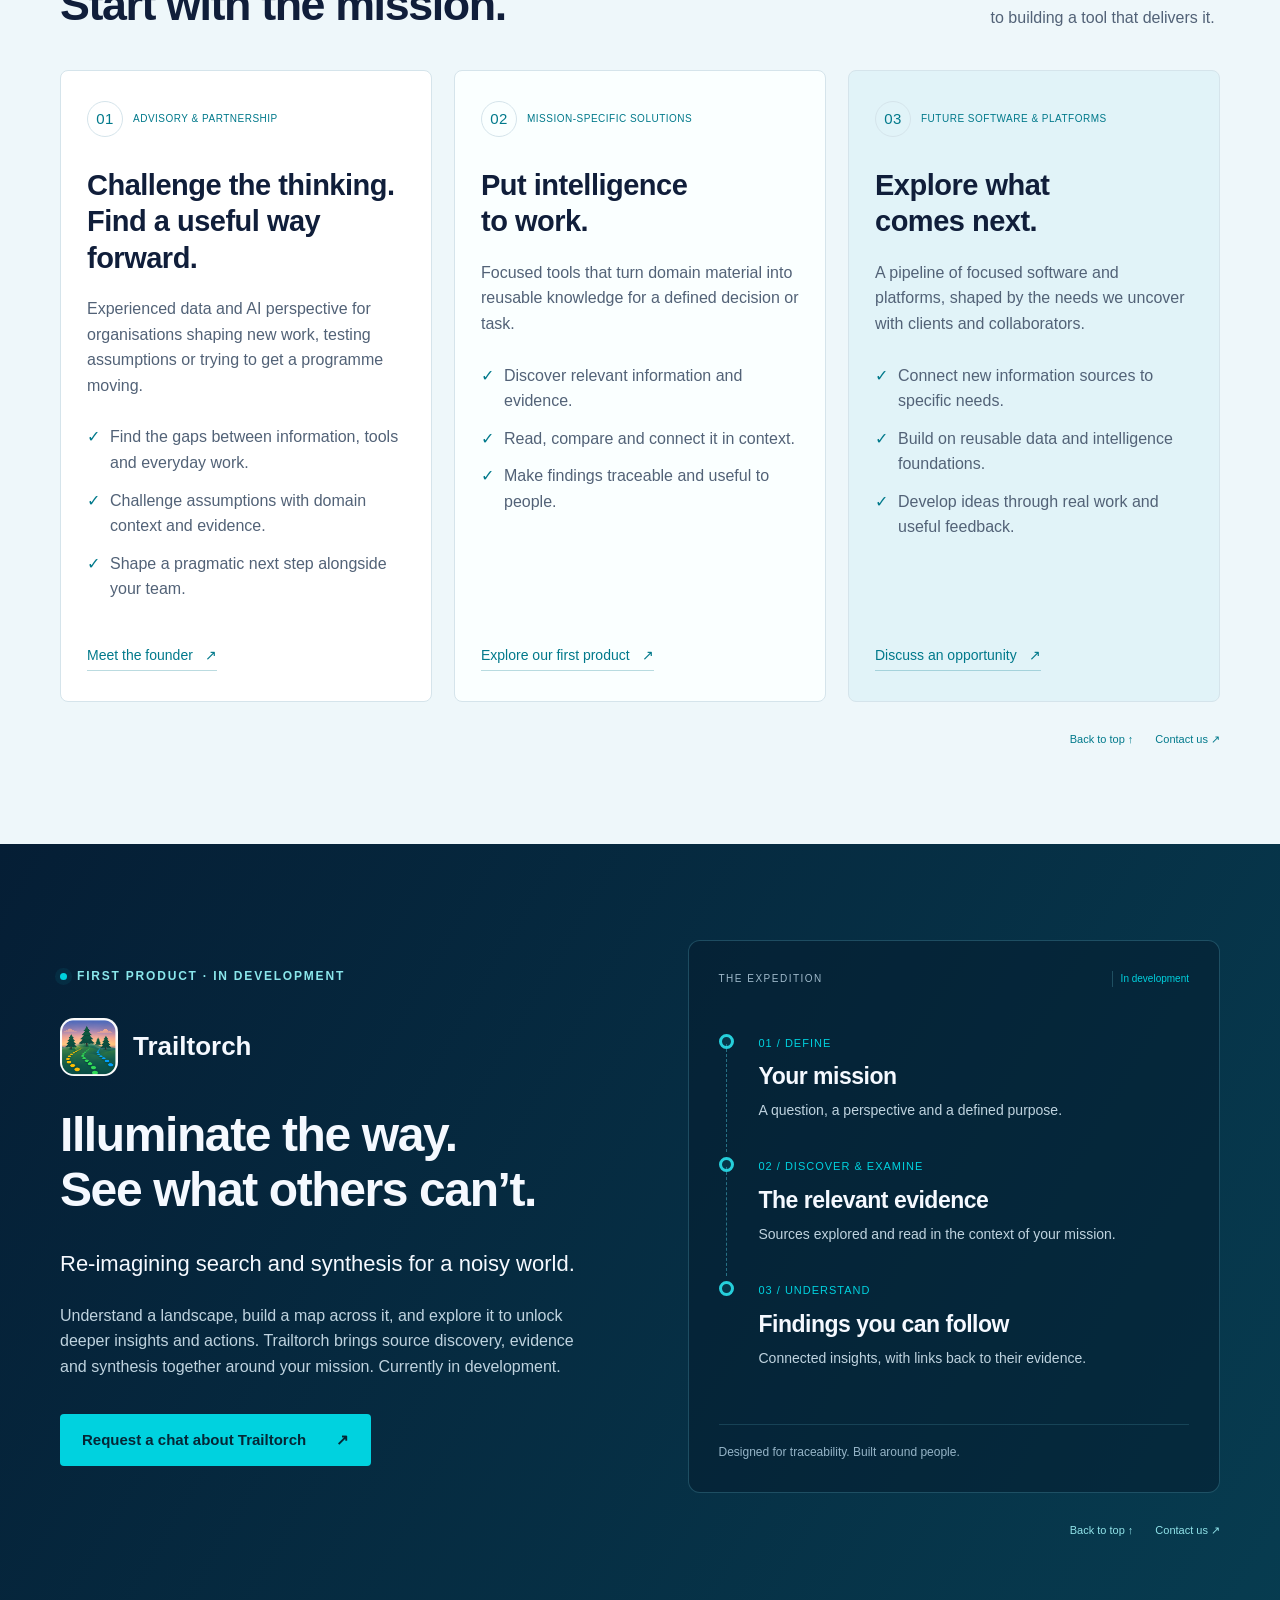
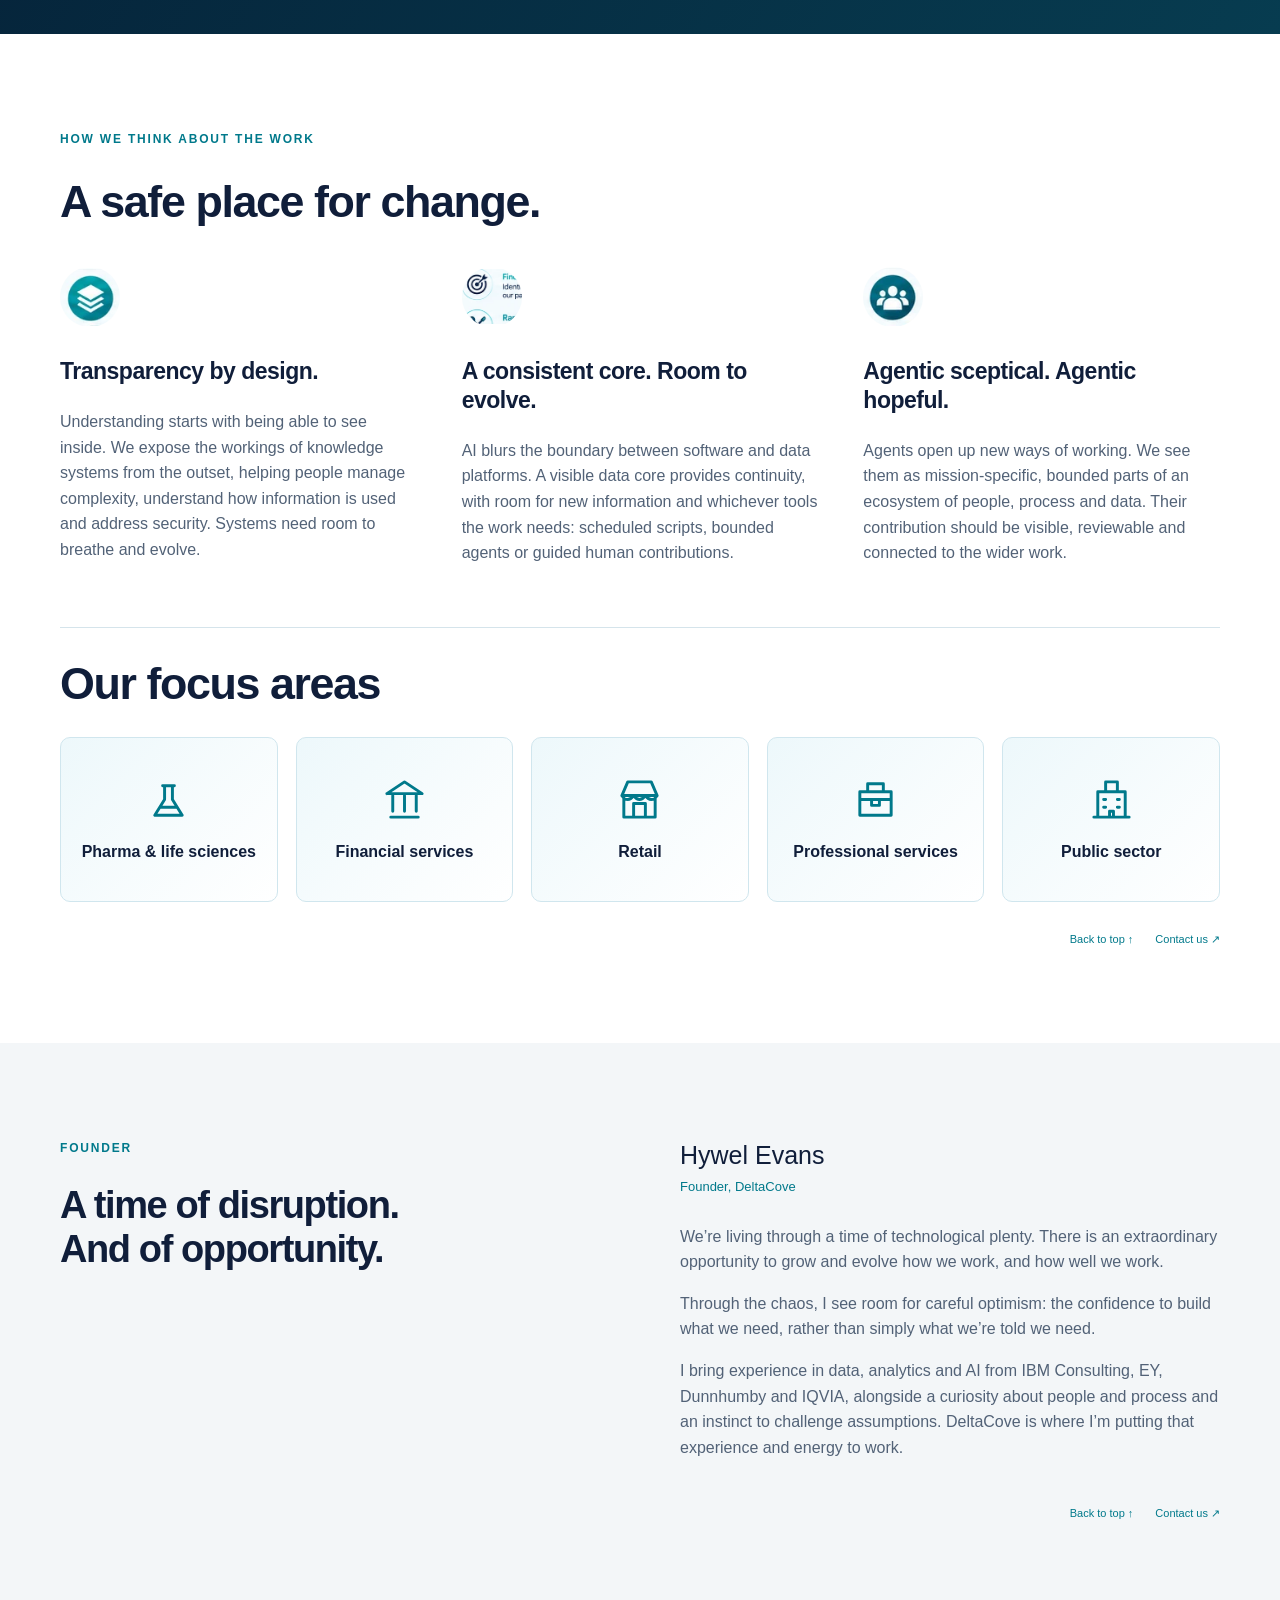
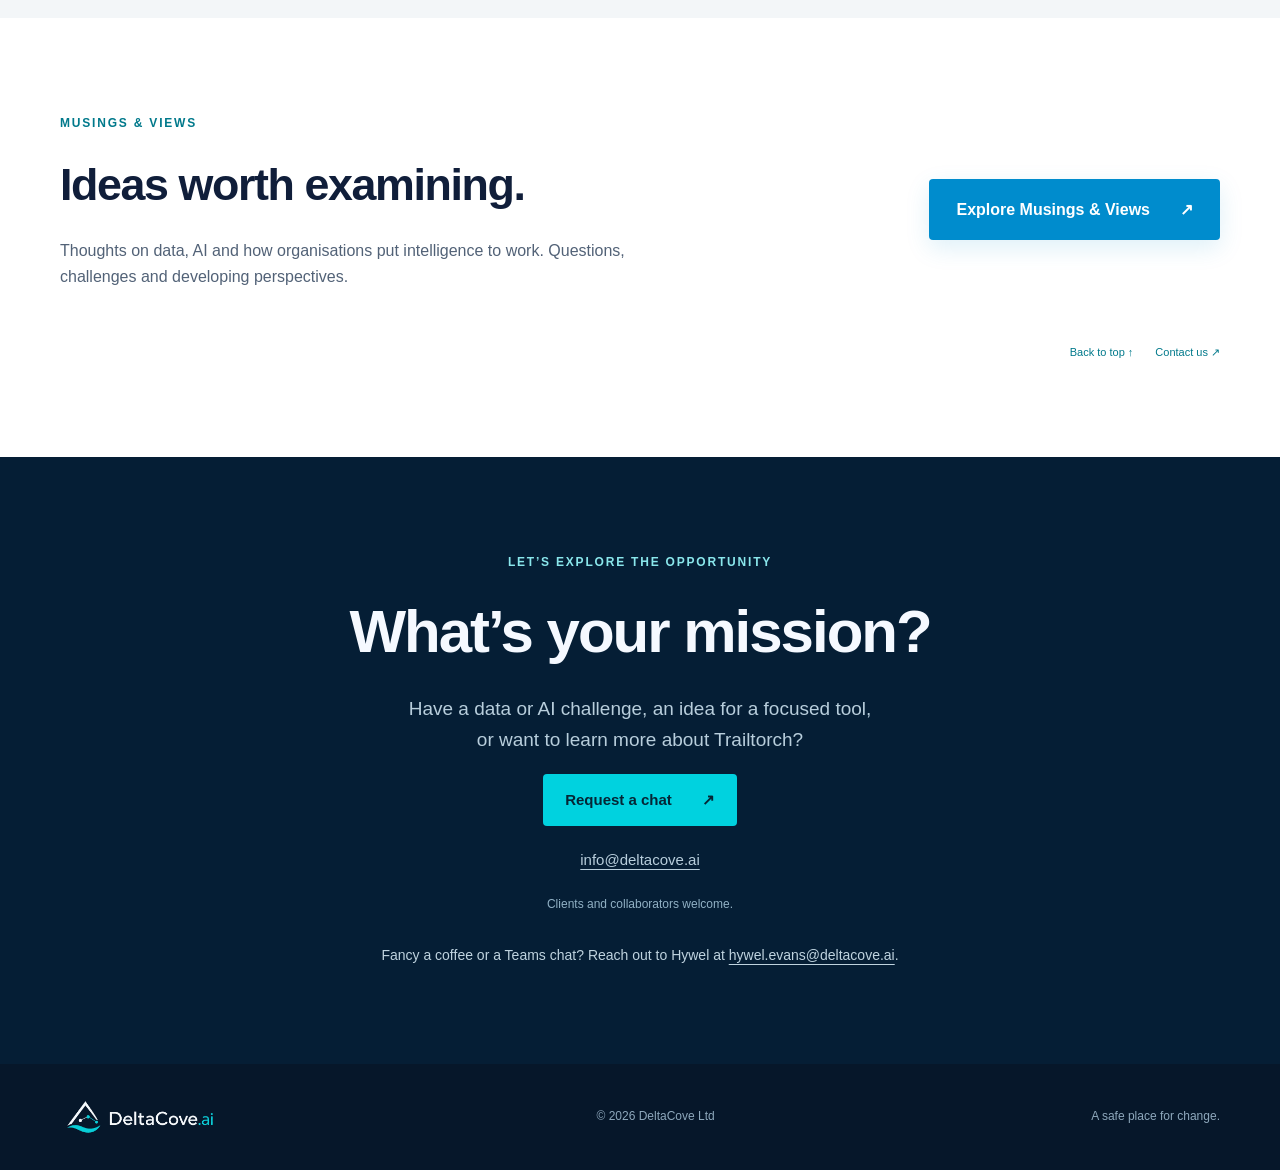
==== commit e2d47dc3: "Add introductory section to index.html" ====
--- a/index.html
+++ b/index.html
@@ -16,7 +16,7 @@
 <header class="header" id="top"><div class="wrap navigation"><a href="#" aria-label="DeltaCove home"><img class="logo" src="assets/deltacove-logo.png" alt="DeltaCove.ai" width="1222" height="352"></a><nav aria-label="Main navigation"><a href="#top">Home</a><a href="what-we-do.html">What we do</a><a href="musings/index.html">Musings &amp; Views</a><a class="nav-contact" href="#contact">Let’s talk <span aria-hidden="true">↗</span></a></nav></div></header>
 <main id="main">
 <section class="hero"><div class="wrap hero-inner"><div class="eyebrow"><span class="status-dot"></span> Data &amp; Decision Intelligence Services &amp; Solutions</div><h1>A clear course from <br>data to <span>impact.</span></h1><p class="hero-copy">See the signals that spark action.</p><p class="hero-detail">We carefully weave the most relevant intelligence into your work and your thinking.</p><nav class="section-jumps" aria-label="Explore this page"><a href="#approach">The space we work in</a><a href="#help">How we help</a><a href="#software">In development</a><a href="#thinking">How we think</a><a href="#founder">Founder</a></nav></div><div class="coast" role="img" aria-label="A mountain coastline and open water, from the DeltaCove introduction deck"></div></section>
-<section class="intro section wrap" id="approach"><div><div class="eyebrow dark">The space we work in</div><h2>Information. Insights. Intelligent Work.</h2><p class="audience-line">We help experts, leaders, researchers and searchers, the decision makers and action takers succeed.</p></div><div class="intro-copy"><p class="large">Unlock real benefits from all that we now have available to us. And discover what's still out there.</p><p>We help you put that wealth to work, making everyday work richer, more grounded and more transparent.</p><p>DeltaCove connects data, content, context and applications to the people using them. We work above the data and analytics layer, joining up knowledge around the questions you face and the decisions you need to make.</p><p>Your world has its own processes, people and accumulated experience. Our work should strengthen those connections and fit into that world.</p><a class="text-link dark-link" href="what-we-do.html">What we do <span aria-hidden="true">↗</span></a><div class="meaning"><span><strong>Delta</strong> = change</span><span><strong>Cove</strong> = safety</span></div></div><div class="section-tools wrap"><a href="#top">Back to top ↑</a><a href="mailto:info@deltacove.ai">Contact us ↗</a></div></section>
+<section class="intro section wrap" id="approach"><div><div class="eyebrow dark">The space we work in</div><h2>Information. Insights. Intelligent Work.</h2><p class="audience-line">We help experts, leaders, researchers and searchers, decision makers and action takers succeed.</p></div><div class="intro-copy"><p class="large">Unlock real benefits from all that we now have available to us. And discover what's still out there.</p><p>We help you put that wealth to work, making everyday work richer, more grounded and more transparent.</p><p>DeltaCove connects data, content, context and applications to the people using them. We work above the data and analytics layer, joining up knowledge around the questions you face and the decisions you need to make.</p><p>Your world has its own processes, people and accumulated experience. Our work should strengthen those connections and fit into that world.</p><a class="text-link dark-link" href="what-we-do.html">What we do <span aria-hidden="true">↗</span></a><div class="meaning"><span><strong>Delta</strong> = change</span><span><strong>Cove</strong> = safety</span></div></div><div class="section-tools wrap"><a href="#top">Back to top ↑</a><a href="mailto:info@deltacove.ai">Contact us ↗</a></div></section>
 <section class="ways section" id="help"><div class="wrap"><div class="section-top"><div><div class="eyebrow dark">How we help</div><h2>Start with the mission.</h2></div><p>From shaping the right next step<br>to building a tool that delivers it.</p></div><div class="three-offerings"><article class="offering"><div class="offering-heading"><span class="number">01</span><span>Advisory &amp; partnership</span></div><h3>Challenge the thinking. <br>Find a useful way forward.</h3><p>Experienced data and AI perspective for organisations shaping new work, testing assumptions or trying to get a programme moving.</p><ul><li>Find the gaps between information, tools and everyday work.</li><li>Challenge assumptions with domain context and evidence.</li><li>Shape a pragmatic next step alongside your team.</li></ul><a class="text-link dark-link" href="#founder">Meet the founder <span aria-hidden="true">↗</span></a></article><article class="offering software-offering"><div class="offering-heading"><span class="number">02</span><span>Mission-specific solutions</span></div><h3>Put intelligence <br>to work.</h3><p>Focused tools that turn domain material into reusable knowledge for a defined decision or task.</p><ul><li>Discover relevant information and evidence.</li><li>Read, compare and connect it in context.</li><li>Make findings traceable and useful to people.</li></ul><a class="text-link dark-link" href="#software">Explore our first product <span aria-hidden="true">↗</span></a></article><article class="offering pipeline-offering"><div class="offering-heading"><span class="number">03</span><span>Future software &amp; platforms</span></div><h3>Explore what <br>comes next.</h3><p>A pipeline of focused software and platforms, shaped by the needs we uncover with clients and collaborators.</p><ul><li>Connect new information sources to specific needs.</li><li>Build on reusable data and intelligence foundations.</li><li>Develop ideas through real work and useful feedback.</li></ul><a class="text-link dark-link" href="mailto:info@deltacove.ai?subject=Future%20solutions">Discuss an opportunity <span aria-hidden="true">↗</span></a></article></div></div><div class="section-tools wrap"><a href="#top">Back to top ↑</a><a href="mailto:info@deltacove.ai">Contact us ↗</a></div></section>
 <section class="product section" id="software"><div class="wrap product-grid"><div><div class="eyebrow"><span class="status-dot"></span> First product · In development</div><div class="product-name"><img src="assets/trailtorch-icon.png" alt="" width="452" height="453"><span>Trailtorch</span></div><h2>Illuminate the way. <br>See what others can’t.</h2><p class="product-copy">Re-imagining search and synthesis for a noisy world.</p><p>Understand a landscape, build a map across it, and explore it to unlock deeper insights and actions. Trailtorch brings source discovery, evidence and synthesis together around your mission. Currently in development.</p><a class="button primary" href="#contact">Request a chat about Trailtorch <span aria-hidden="true">↗</span></a></div><div class="product-panel"><div class="panel-top"><span>THE EXPEDITION</span><span class="panel-status">In development</span></div><ol class="journey"><li><span class="journey-dot"></span><div><small>01 / Define</small><h3>Your mission</h3><p>A question, a perspective and a defined purpose.</p></div></li><li><span class="journey-dot"></span><div><small>02 / Discover &amp; examine</small><h3>The relevant evidence</h3><p>Sources explored and read in the context of your mission.</p></div></li><li><span class="journey-dot"></span><div><small>03 / Understand</small><h3>Findings you can follow</h3><p>Connected insights, with links back to their evidence.</p></div></li></ol><p class="panel-foot">Designed for traceability. Built around people.</p></div></div><div class="section-tools wrap"><a href="#top">Back to top ↑</a><a href="mailto:info@deltacove.ai">Contact us ↗</a></div></section>
 <section class="principles section wrap" id="thinking"><div class="section-top"><div><div class="eyebrow dark">How we think about the work</div><h2>A safe place for change.</h2></div></div><div class="principle-grid"><article><img src="assets/evidence.webp" alt="" width="73" height="71"><h3>Transparency by design.</h3><p>Understanding starts with being able to see inside. We expose the workings of knowledge systems from the outset, helping people manage complexity, understand how information is used and address security. Systems need room to breathe and evolve.</p></article><article><img src="assets/mission.webp" alt="" width="138" height="127"><h3>A consistent core. Room to evolve.</h3><p>AI blurs the boundary between software and data platforms. A visible data core provides continuity, with room for new information and whichever tools the work needs: scheduled scripts, bounded agents or guided human contributions.</p></article><article><img src="assets/people.webp" alt="" width="73" height="72"><h3>Agentic sceptical. Agentic hopeful.</h3><p>Agents open up new ways of working. We see them as mission-specific, bounded parts of an ecosystem of people, process and data. Their contribution should be visible, reviewable and connected to the wider work.</p></article></div><div class="sectors"><h2>Our focus areas</h2><div class="sector-grid"><div class="sector-item"><svg viewBox="0 0 24 24" aria-hidden="true" fill="none" stroke="currentColor" stroke-width="1.5" stroke-linecap="round" stroke-linejoin="round"><path d="m9 5 6 0m-5 0v7l-5 8h14l-5-8V5M8 16h8"/></svg><span>Pharma &amp; life sciences</span></div><div class="sector-item"><svg viewBox="0 0 24 24" aria-hidden="true" fill="none" stroke="currentColor" stroke-width="1.5" stroke-linecap="round" stroke-linejoin="round"><path d="m3 9 9-6 9 6H3m2 12h14M6 10v8m6-8v8m6-8v8"/></svg><span>Financial services</span></div><div class="sector-item"><svg viewBox="0 0 24 24" aria-hidden="true" fill="none" stroke="currentColor" stroke-width="1.5" stroke-linecap="round" stroke-linejoin="round"><path d="M4 10h16v11H4zm-1 0 3-7h12l3 7M9 21v-7h6v7M3 10q3 4 6 0 3 4 6 0 3 4 6 0"/></svg><span>Retail</span></div><div class="sector-item"><svg viewBox="0 0 24 24" aria-hidden="true" fill="none" stroke="currentColor" stroke-width="1.5" stroke-linecap="round" stroke-linejoin="round"><path d="M4 8h16v12H4zm4 0V4h8v4M4 12h16m-10 0v3h4v-3"/></svg><span>Professional services</span></div><div class="sector-item"><svg viewBox="0 0 24 24" aria-hidden="true" fill="none" stroke="currentColor" stroke-width="1.5" stroke-linecap="round" stroke-linejoin="round"><path d="M5 21V8h14v13M3 21h18M9 8V3h6v5M8 12h1m6 0h1M8 16h1m6 0h1m-5 5v-3h2v3"/></svg><span>Public sector</span></div></div></div><div class="section-tools wrap"><a href="#top">Back to top ↑</a><a href="mailto:info@deltacove.ai">Contact us ↗</a></div></section>
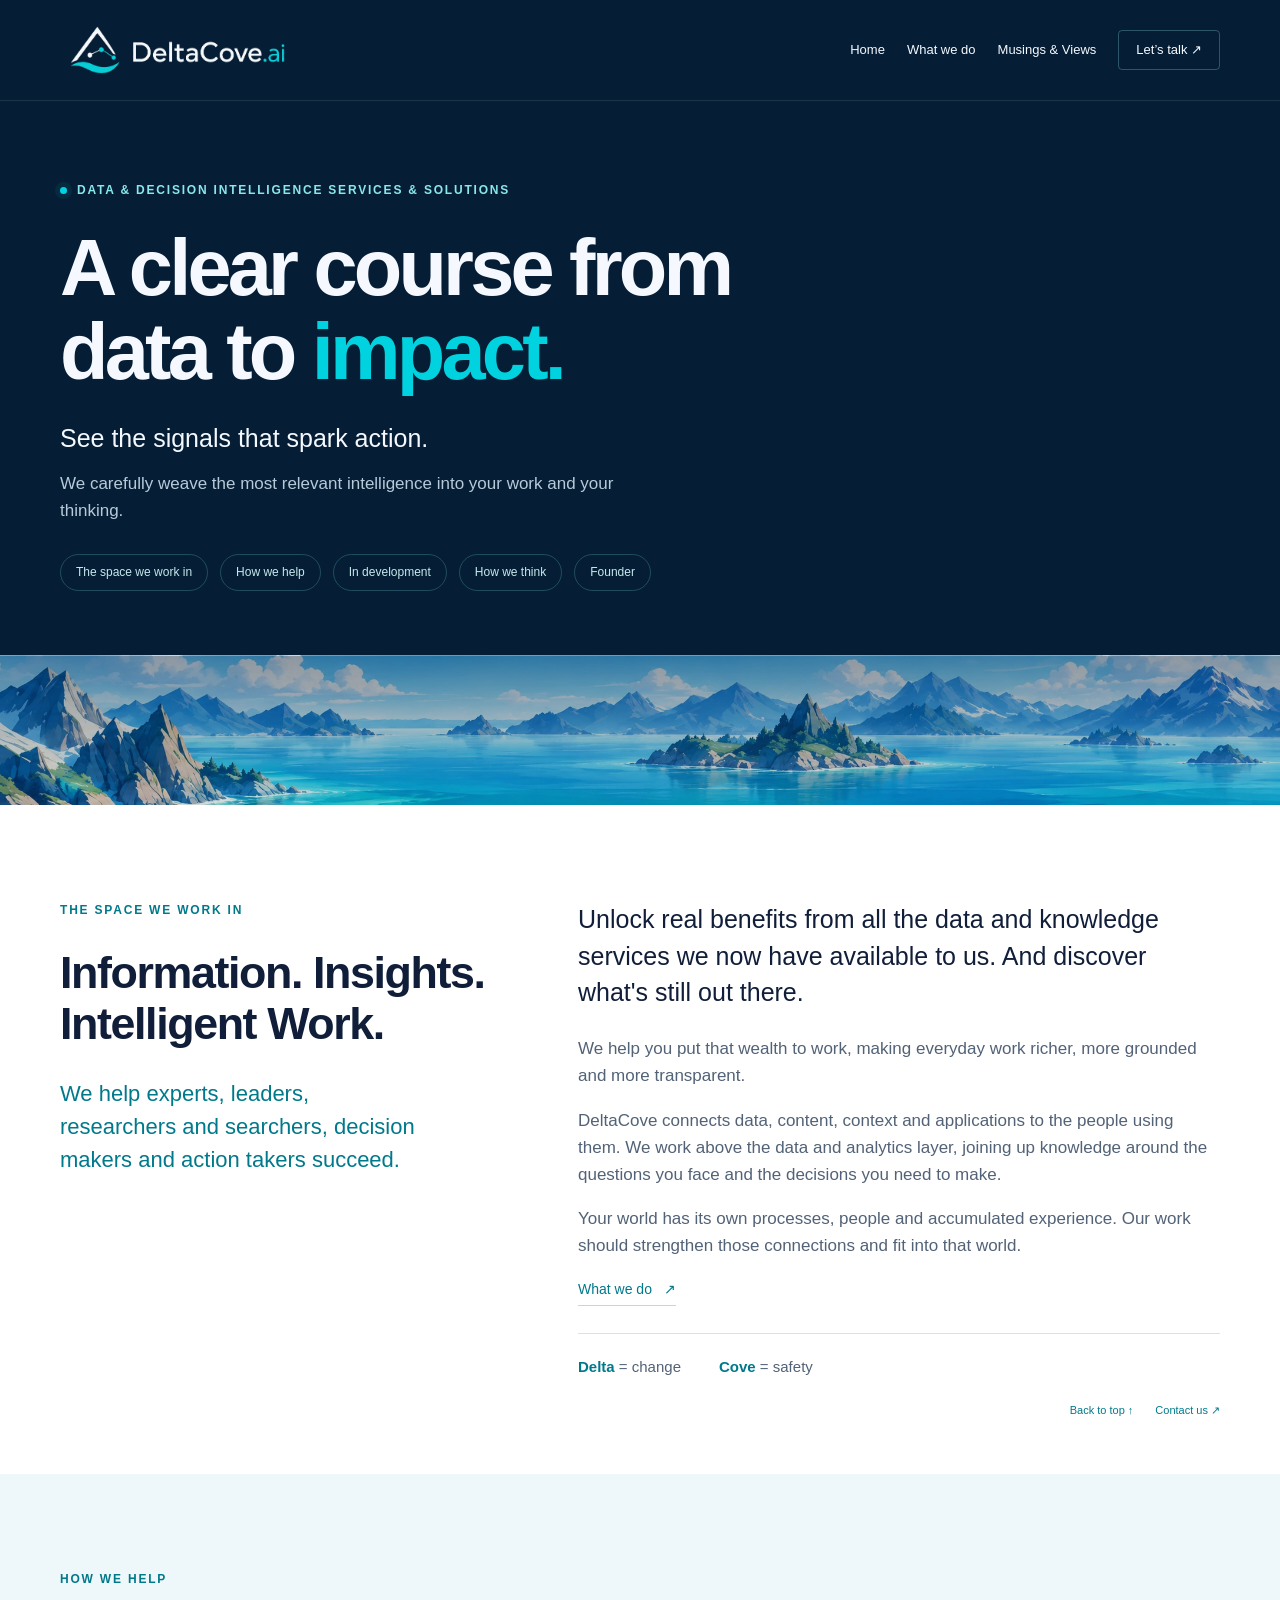
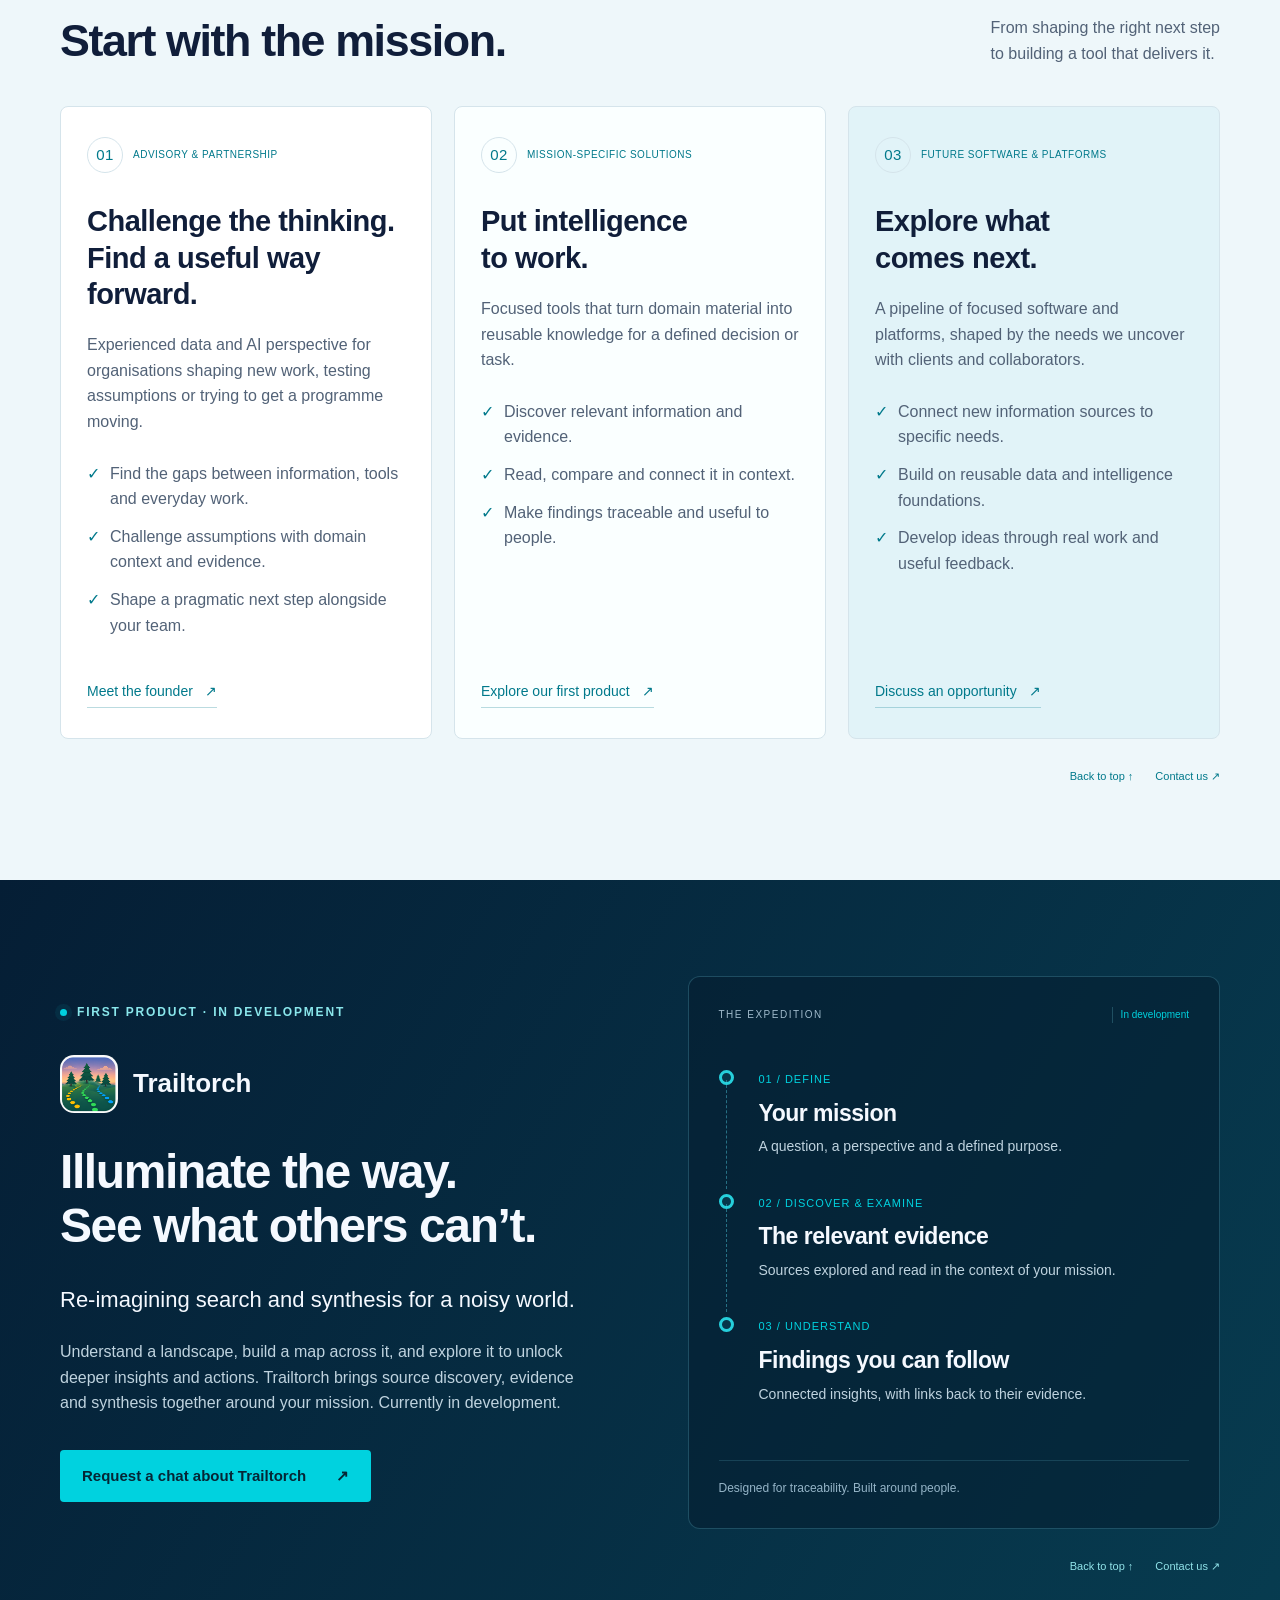
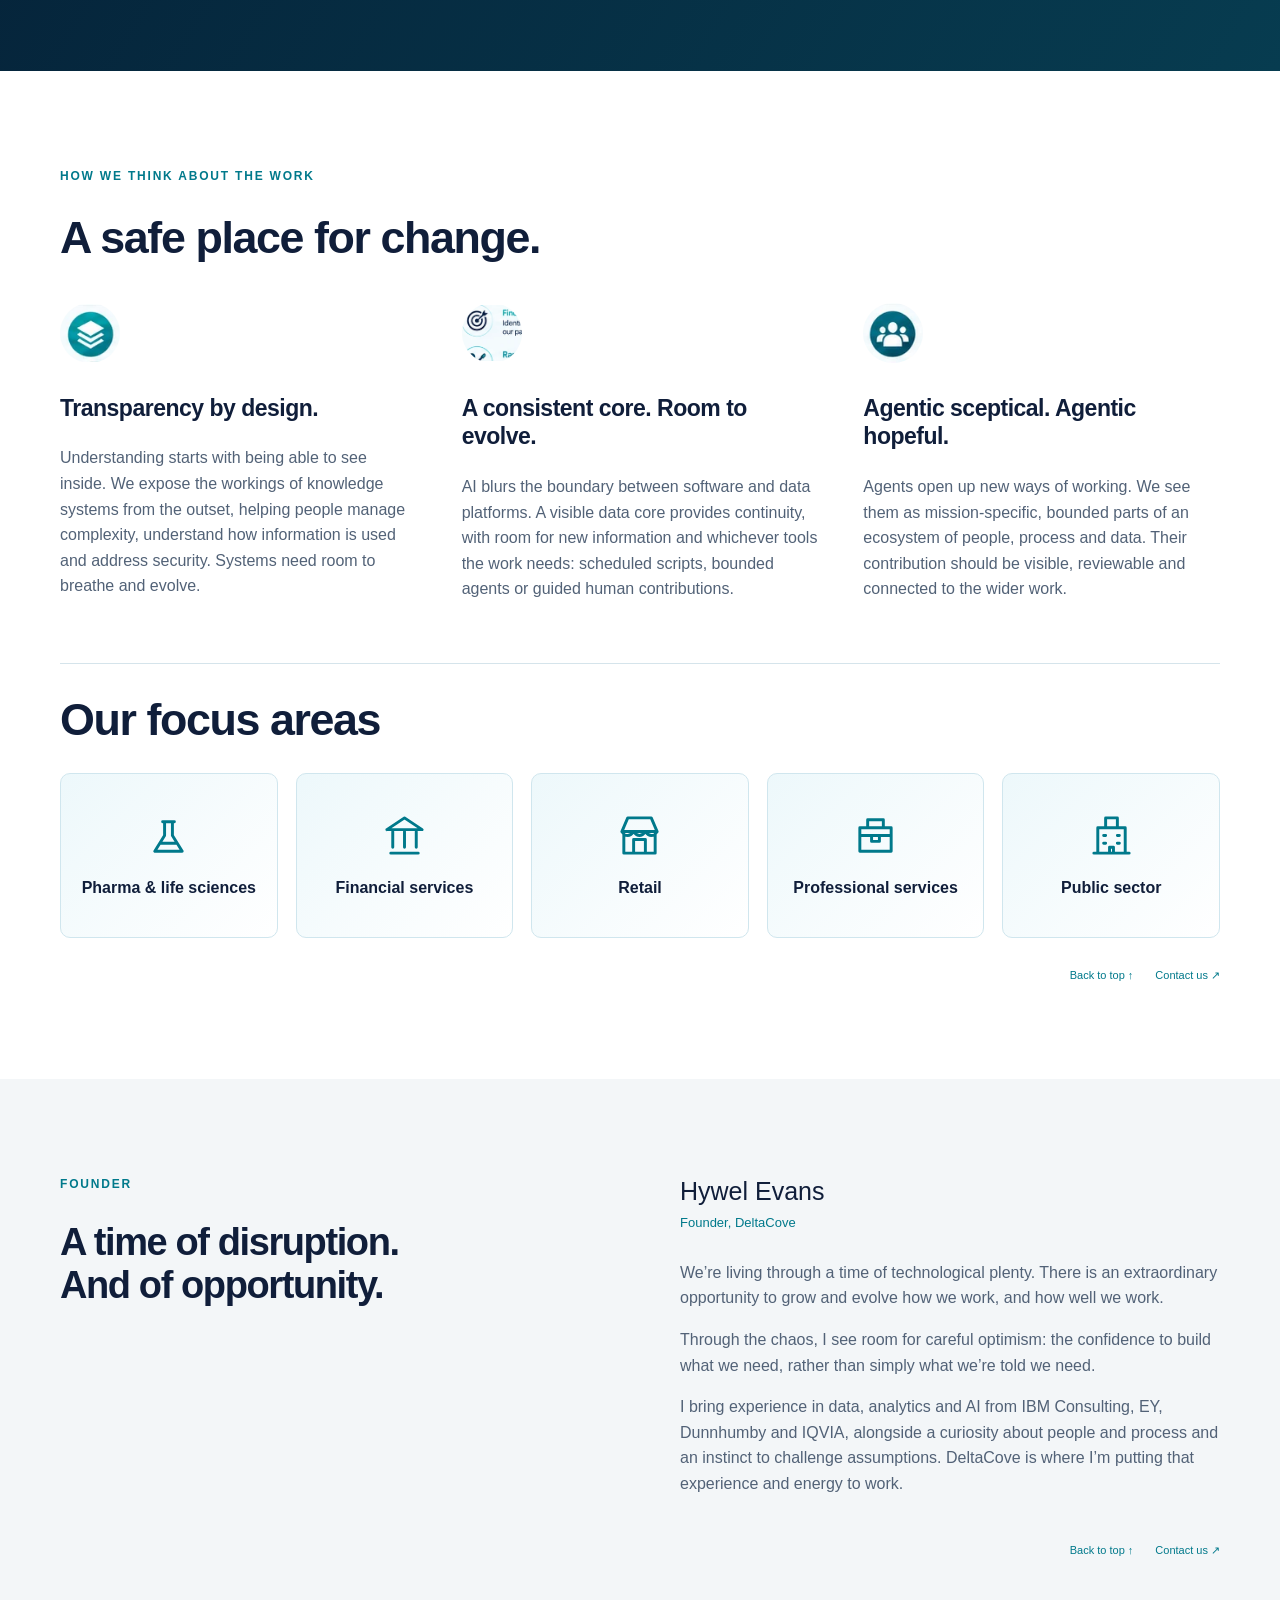
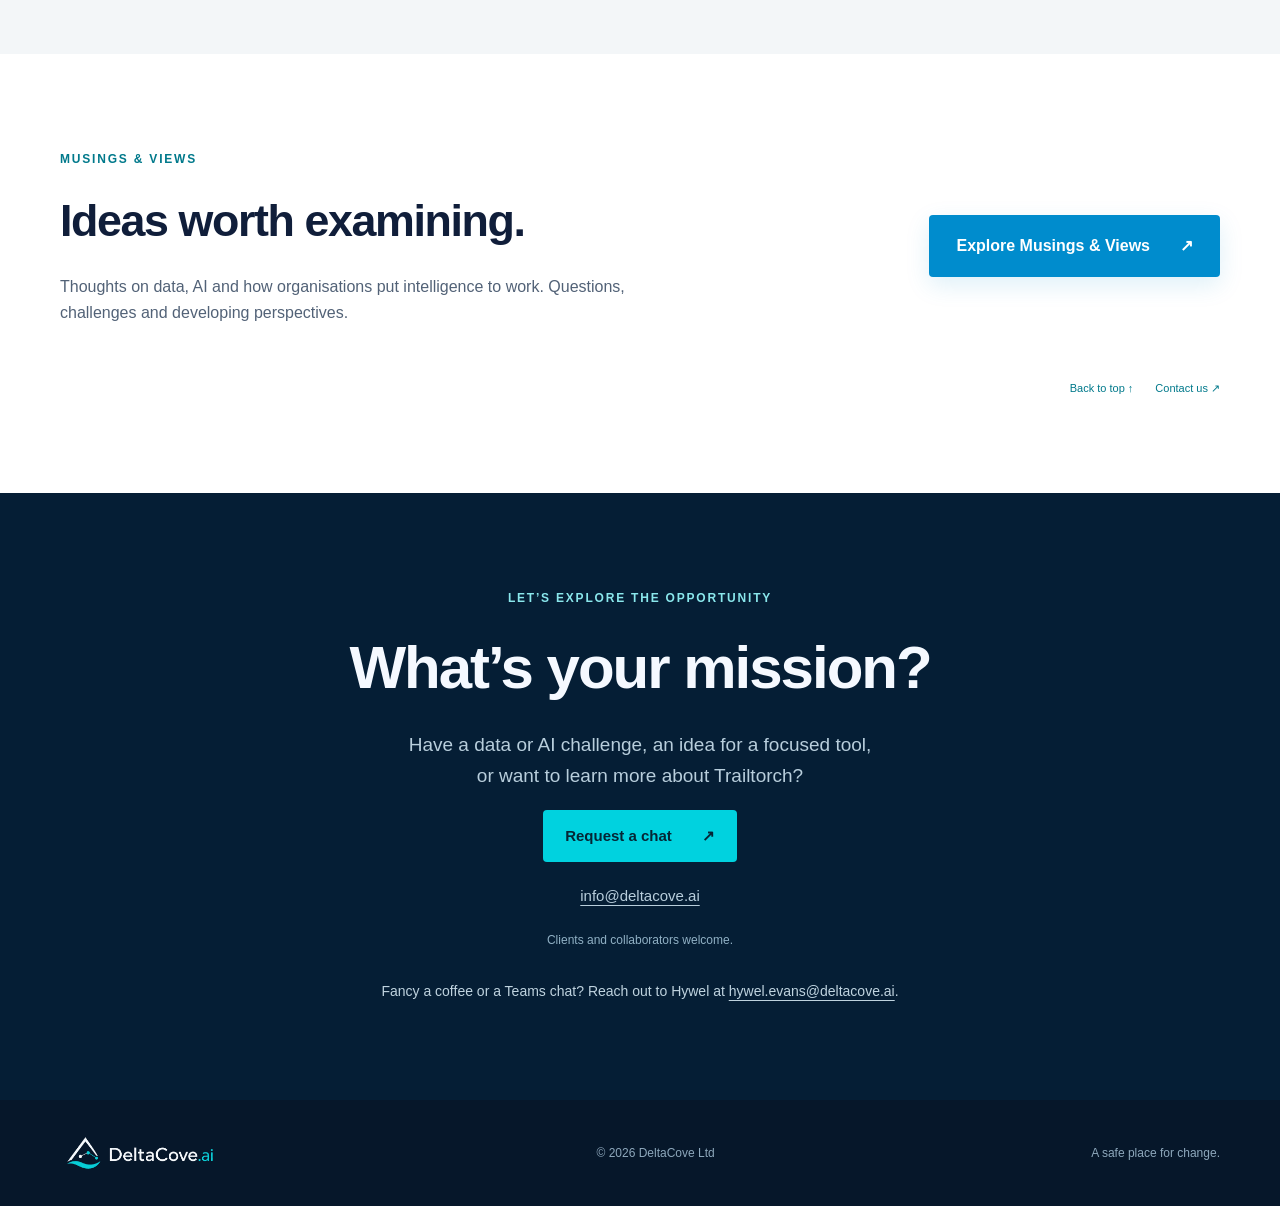
==== commit 135deb5e: "Update intro section with improved content Replaced the existing intro section with a new version th" ====
--- a/index.html
+++ b/index.html
@@ -16,7 +16,7 @@
 <header class="header" id="top"><div class="wrap navigation"><a href="#" aria-label="DeltaCove home"><img class="logo" src="assets/deltacove-logo.png" alt="DeltaCove.ai" width="1222" height="352"></a><nav aria-label="Main navigation"><a href="#top">Home</a><a href="what-we-do.html">What we do</a><a href="musings/index.html">Musings &amp; Views</a><a class="nav-contact" href="#contact">Let’s talk <span aria-hidden="true">↗</span></a></nav></div></header>
 <main id="main">
 <section class="hero"><div class="wrap hero-inner"><div class="eyebrow"><span class="status-dot"></span> Data &amp; Decision Intelligence Services &amp; Solutions</div><h1>A clear course from <br>data to <span>impact.</span></h1><p class="hero-copy">See the signals that spark action.</p><p class="hero-detail">We carefully weave the most relevant intelligence into your work and your thinking.</p><nav class="section-jumps" aria-label="Explore this page"><a href="#approach">The space we work in</a><a href="#help">How we help</a><a href="#software">In development</a><a href="#thinking">How we think</a><a href="#founder">Founder</a></nav></div><div class="coast" role="img" aria-label="A mountain coastline and open water, from the DeltaCove introduction deck"></div></section>
-<section class="intro section wrap" id="approach"><div><div class="eyebrow dark">The space we work in</div><h2>Information. Insights. Intelligent Work.</h2><p class="audience-line">We help experts, leaders, researchers and searchers, decision makers and action takers succeed.</p></div><div class="intro-copy"><p class="large">Unlock real benefits from all that we now have available to us. And discover what's still out there.</p><p>We help you put that wealth to work, making everyday work richer, more grounded and more transparent.</p><p>DeltaCove connects data, content, context and applications to the people using them. We work above the data and analytics layer, joining up knowledge around the questions you face and the decisions you need to make.</p><p>Your world has its own processes, people and accumulated experience. Our work should strengthen those connections and fit into that world.</p><a class="text-link dark-link" href="what-we-do.html">What we do <span aria-hidden="true">↗</span></a><div class="meaning"><span><strong>Delta</strong> = change</span><span><strong>Cove</strong> = safety</span></div></div><div class="section-tools wrap"><a href="#top">Back to top ↑</a><a href="mailto:info@deltacove.ai">Contact us ↗</a></div></section>
+<section class="intro section wrap" id="approach"><div><div class="eyebrow dark">The space we work in</div><h2>Information. Insights. Intelligent Work.</h2><p class="audience-line">We help experts, leaders, researchers and searchers, decision makers and action takers succeed.</p></div><div class="intro-copy"><p class="large">Unlock real benefits from all the data and knowledge services we now have available to us. And discover what's still out there.</p><p>We help you put that wealth to work, making everyday work richer, more grounded and more transparent.</p><p>DeltaCove connects data, content, context and applications to the people using them. We work above the data and analytics layer, joining up knowledge around the questions you face and the decisions you need to make.</p><p>Your world has its own processes, people and accumulated experience. Our work should strengthen those connections and fit into that world.</p><a class="text-link dark-link" href="what-we-do.html">What we do <span aria-hidden="true">↗</span></a><div class="meaning"><span><strong>Delta</strong> = change</span><span><strong>Cove</strong> = safety</span></div></div><div class="section-tools wrap"><a href="#top">Back to top ↑</a><a href="mailto:info@deltacove.ai">Contact us ↗</a></div></section>
 <section class="ways section" id="help"><div class="wrap"><div class="section-top"><div><div class="eyebrow dark">How we help</div><h2>Start with the mission.</h2></div><p>From shaping the right next step<br>to building a tool that delivers it.</p></div><div class="three-offerings"><article class="offering"><div class="offering-heading"><span class="number">01</span><span>Advisory &amp; partnership</span></div><h3>Challenge the thinking. <br>Find a useful way forward.</h3><p>Experienced data and AI perspective for organisations shaping new work, testing assumptions or trying to get a programme moving.</p><ul><li>Find the gaps between information, tools and everyday work.</li><li>Challenge assumptions with domain context and evidence.</li><li>Shape a pragmatic next step alongside your team.</li></ul><a class="text-link dark-link" href="#founder">Meet the founder <span aria-hidden="true">↗</span></a></article><article class="offering software-offering"><div class="offering-heading"><span class="number">02</span><span>Mission-specific solutions</span></div><h3>Put intelligence <br>to work.</h3><p>Focused tools that turn domain material into reusable knowledge for a defined decision or task.</p><ul><li>Discover relevant information and evidence.</li><li>Read, compare and connect it in context.</li><li>Make findings traceable and useful to people.</li></ul><a class="text-link dark-link" href="#software">Explore our first product <span aria-hidden="true">↗</span></a></article><article class="offering pipeline-offering"><div class="offering-heading"><span class="number">03</span><span>Future software &amp; platforms</span></div><h3>Explore what <br>comes next.</h3><p>A pipeline of focused software and platforms, shaped by the needs we uncover with clients and collaborators.</p><ul><li>Connect new information sources to specific needs.</li><li>Build on reusable data and intelligence foundations.</li><li>Develop ideas through real work and useful feedback.</li></ul><a class="text-link dark-link" href="mailto:info@deltacove.ai?subject=Future%20solutions">Discuss an opportunity <span aria-hidden="true">↗</span></a></article></div></div><div class="section-tools wrap"><a href="#top">Back to top ↑</a><a href="mailto:info@deltacove.ai">Contact us ↗</a></div></section>
 <section class="product section" id="software"><div class="wrap product-grid"><div><div class="eyebrow"><span class="status-dot"></span> First product · In development</div><div class="product-name"><img src="assets/trailtorch-icon.png" alt="" width="452" height="453"><span>Trailtorch</span></div><h2>Illuminate the way. <br>See what others can’t.</h2><p class="product-copy">Re-imagining search and synthesis for a noisy world.</p><p>Understand a landscape, build a map across it, and explore it to unlock deeper insights and actions. Trailtorch brings source discovery, evidence and synthesis together around your mission. Currently in development.</p><a class="button primary" href="#contact">Request a chat about Trailtorch <span aria-hidden="true">↗</span></a></div><div class="product-panel"><div class="panel-top"><span>THE EXPEDITION</span><span class="panel-status">In development</span></div><ol class="journey"><li><span class="journey-dot"></span><div><small>01 / Define</small><h3>Your mission</h3><p>A question, a perspective and a defined purpose.</p></div></li><li><span class="journey-dot"></span><div><small>02 / Discover &amp; examine</small><h3>The relevant evidence</h3><p>Sources explored and read in the context of your mission.</p></div></li><li><span class="journey-dot"></span><div><small>03 / Understand</small><h3>Findings you can follow</h3><p>Connected insights, with links back to their evidence.</p></div></li></ol><p class="panel-foot">Designed for traceability. Built around people.</p></div></div><div class="section-tools wrap"><a href="#top">Back to top ↑</a><a href="mailto:info@deltacove.ai">Contact us ↗</a></div></section>
 <section class="principles section wrap" id="thinking"><div class="section-top"><div><div class="eyebrow dark">How we think about the work</div><h2>A safe place for change.</h2></div></div><div class="principle-grid"><article><img src="assets/evidence.webp" alt="" width="73" height="71"><h3>Transparency by design.</h3><p>Understanding starts with being able to see inside. We expose the workings of knowledge systems from the outset, helping people manage complexity, understand how information is used and address security. Systems need room to breathe and evolve.</p></article><article><img src="assets/mission.webp" alt="" width="138" height="127"><h3>A consistent core. Room to evolve.</h3><p>AI blurs the boundary between software and data platforms. A visible data core provides continuity, with room for new information and whichever tools the work needs: scheduled scripts, bounded agents or guided human contributions.</p></article><article><img src="assets/people.webp" alt="" width="73" height="72"><h3>Agentic sceptical. Agentic hopeful.</h3><p>Agents open up new ways of working. We see them as mission-specific, bounded parts of an ecosystem of people, process and data. Their contribution should be visible, reviewable and connected to the wider work.</p></article></div><div class="sectors"><h2>Our focus areas</h2><div class="sector-grid"><div class="sector-item"><svg viewBox="0 0 24 24" aria-hidden="true" fill="none" stroke="currentColor" stroke-width="1.5" stroke-linecap="round" stroke-linejoin="round"><path d="m9 5 6 0m-5 0v7l-5 8h14l-5-8V5M8 16h8"/></svg><span>Pharma &amp; life sciences</span></div><div class="sector-item"><svg viewBox="0 0 24 24" aria-hidden="true" fill="none" stroke="currentColor" stroke-width="1.5" stroke-linecap="round" stroke-linejoin="round"><path d="m3 9 9-6 9 6H3m2 12h14M6 10v8m6-8v8m6-8v8"/></svg><span>Financial services</span></div><div class="sector-item"><svg viewBox="0 0 24 24" aria-hidden="true" fill="none" stroke="currentColor" stroke-width="1.5" stroke-linecap="round" stroke-linejoin="round"><path d="M4 10h16v11H4zm-1 0 3-7h12l3 7M9 21v-7h6v7M3 10q3 4 6 0 3 4 6 0 3 4 6 0"/></svg><span>Retail</span></div><div class="sector-item"><svg viewBox="0 0 24 24" aria-hidden="true" fill="none" stroke="currentColor" stroke-width="1.5" stroke-linecap="round" stroke-linejoin="round"><path d="M4 8h16v12H4zm4 0V4h8v4M4 12h16m-10 0v3h4v-3"/></svg><span>Professional services</span></div><div class="sector-item"><svg viewBox="0 0 24 24" aria-hidden="true" fill="none" stroke="currentColor" stroke-width="1.5" stroke-linecap="round" stroke-linejoin="round"><path d="M5 21V8h14v13M3 21h18M9 8V3h6v5M8 12h1m6 0h1M8 16h1m6 0h1m-5 5v-3h2v3"/></svg><span>Public sector</span></div></div></div><div class="section-tools wrap"><a href="#top">Back to top ↑</a><a href="mailto:info@deltacove.ai">Contact us ↗</a></div></section>
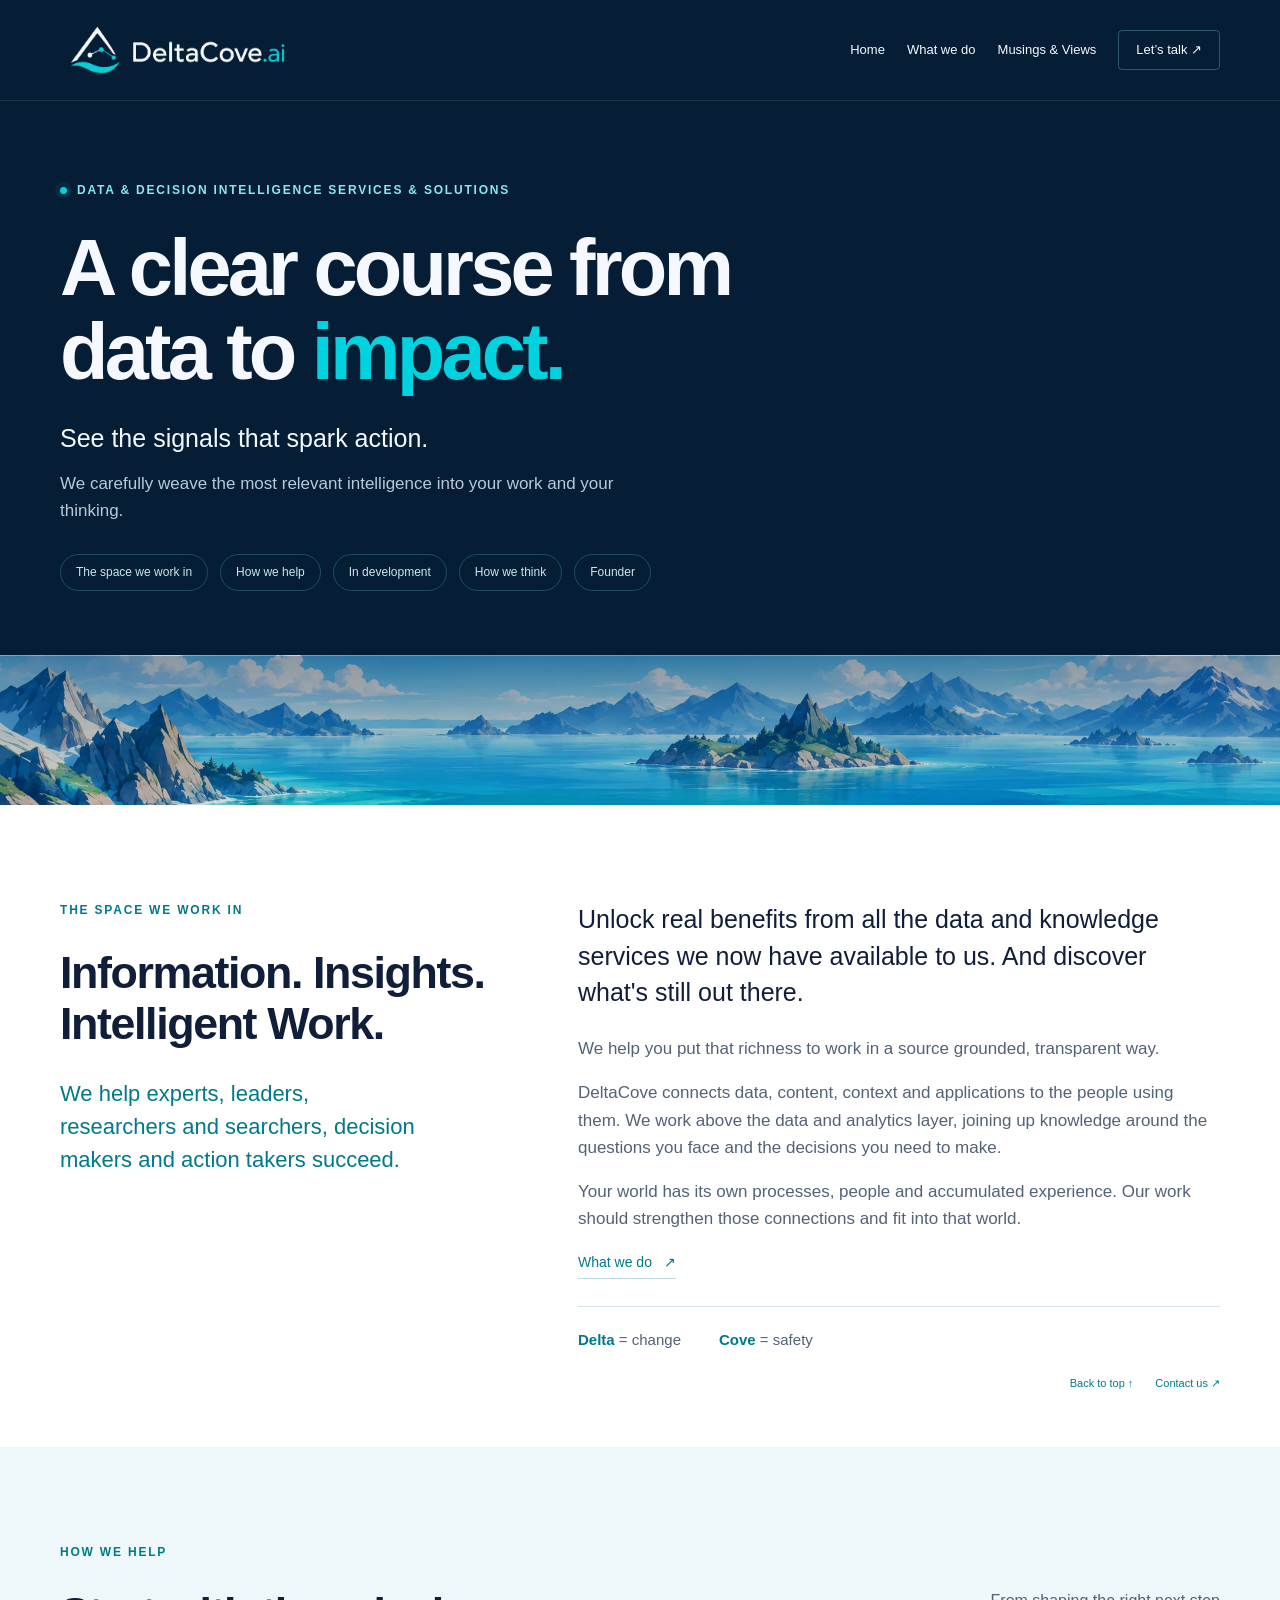
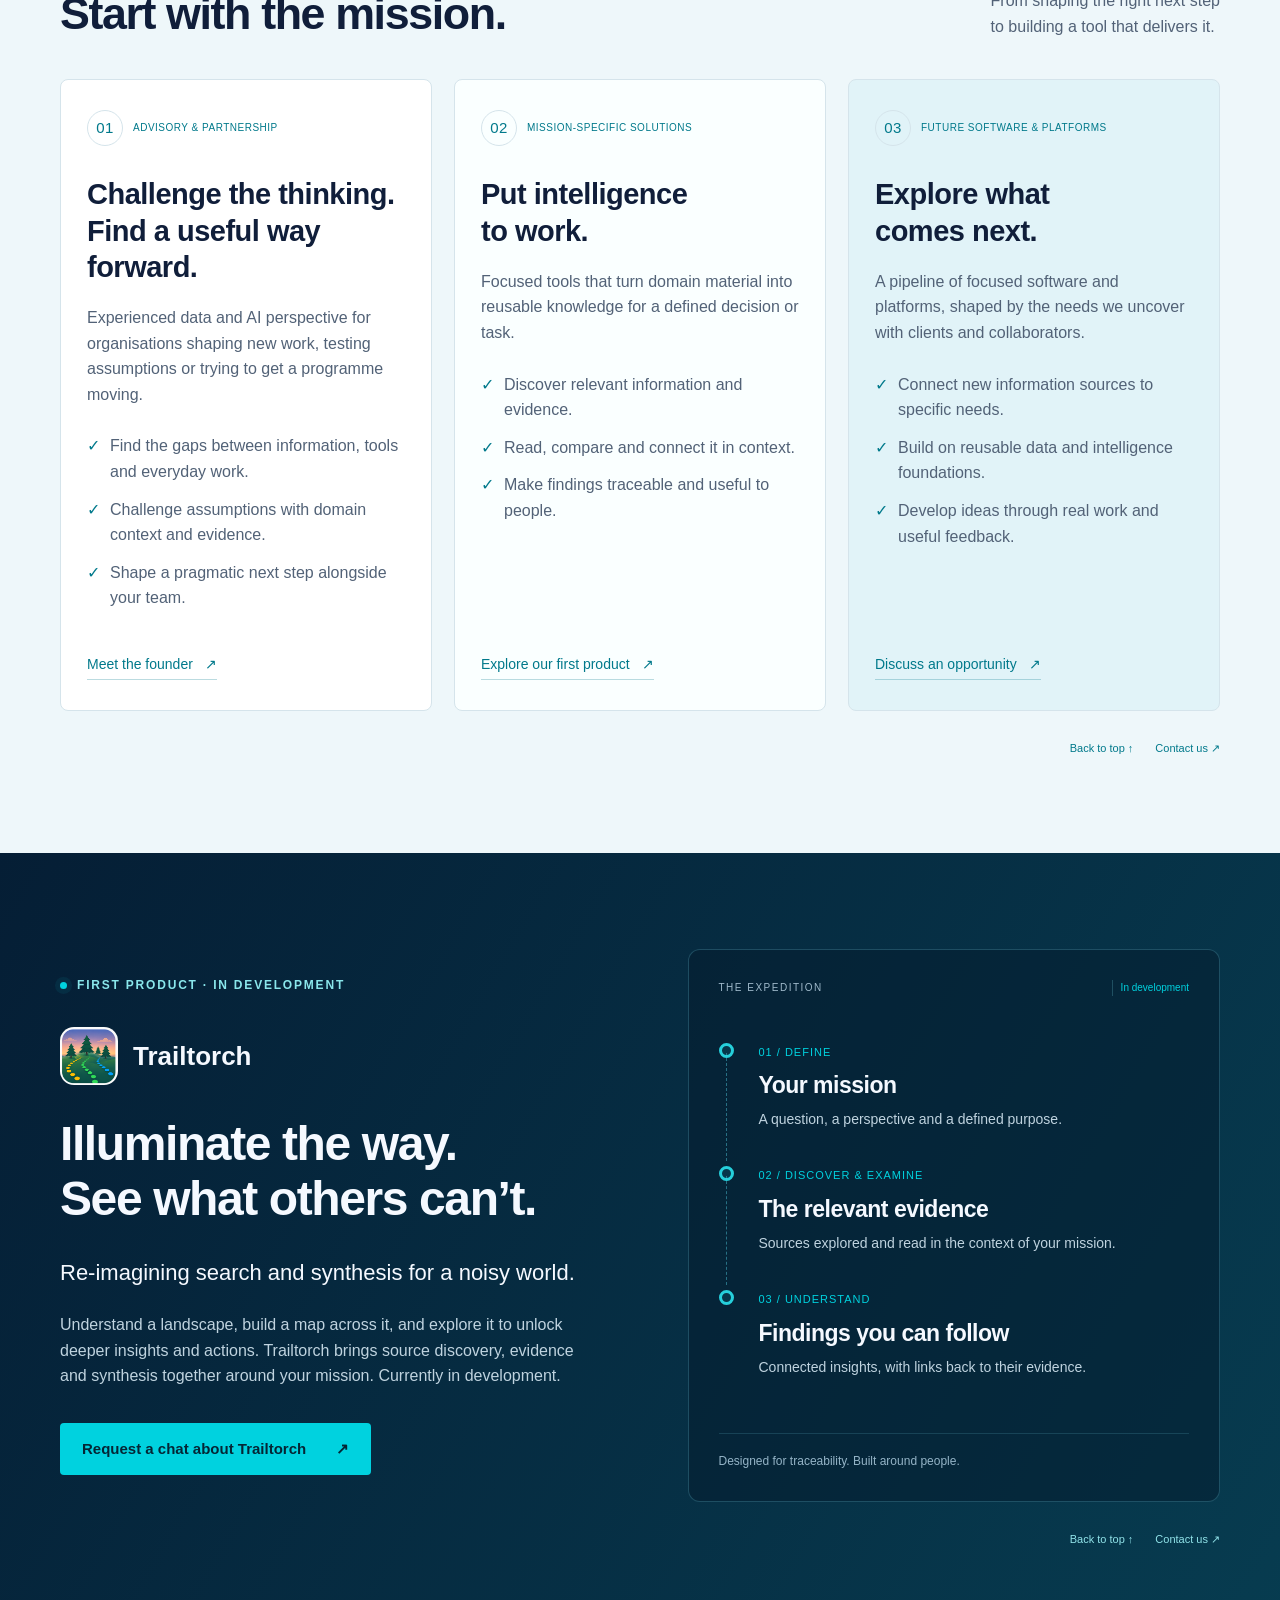
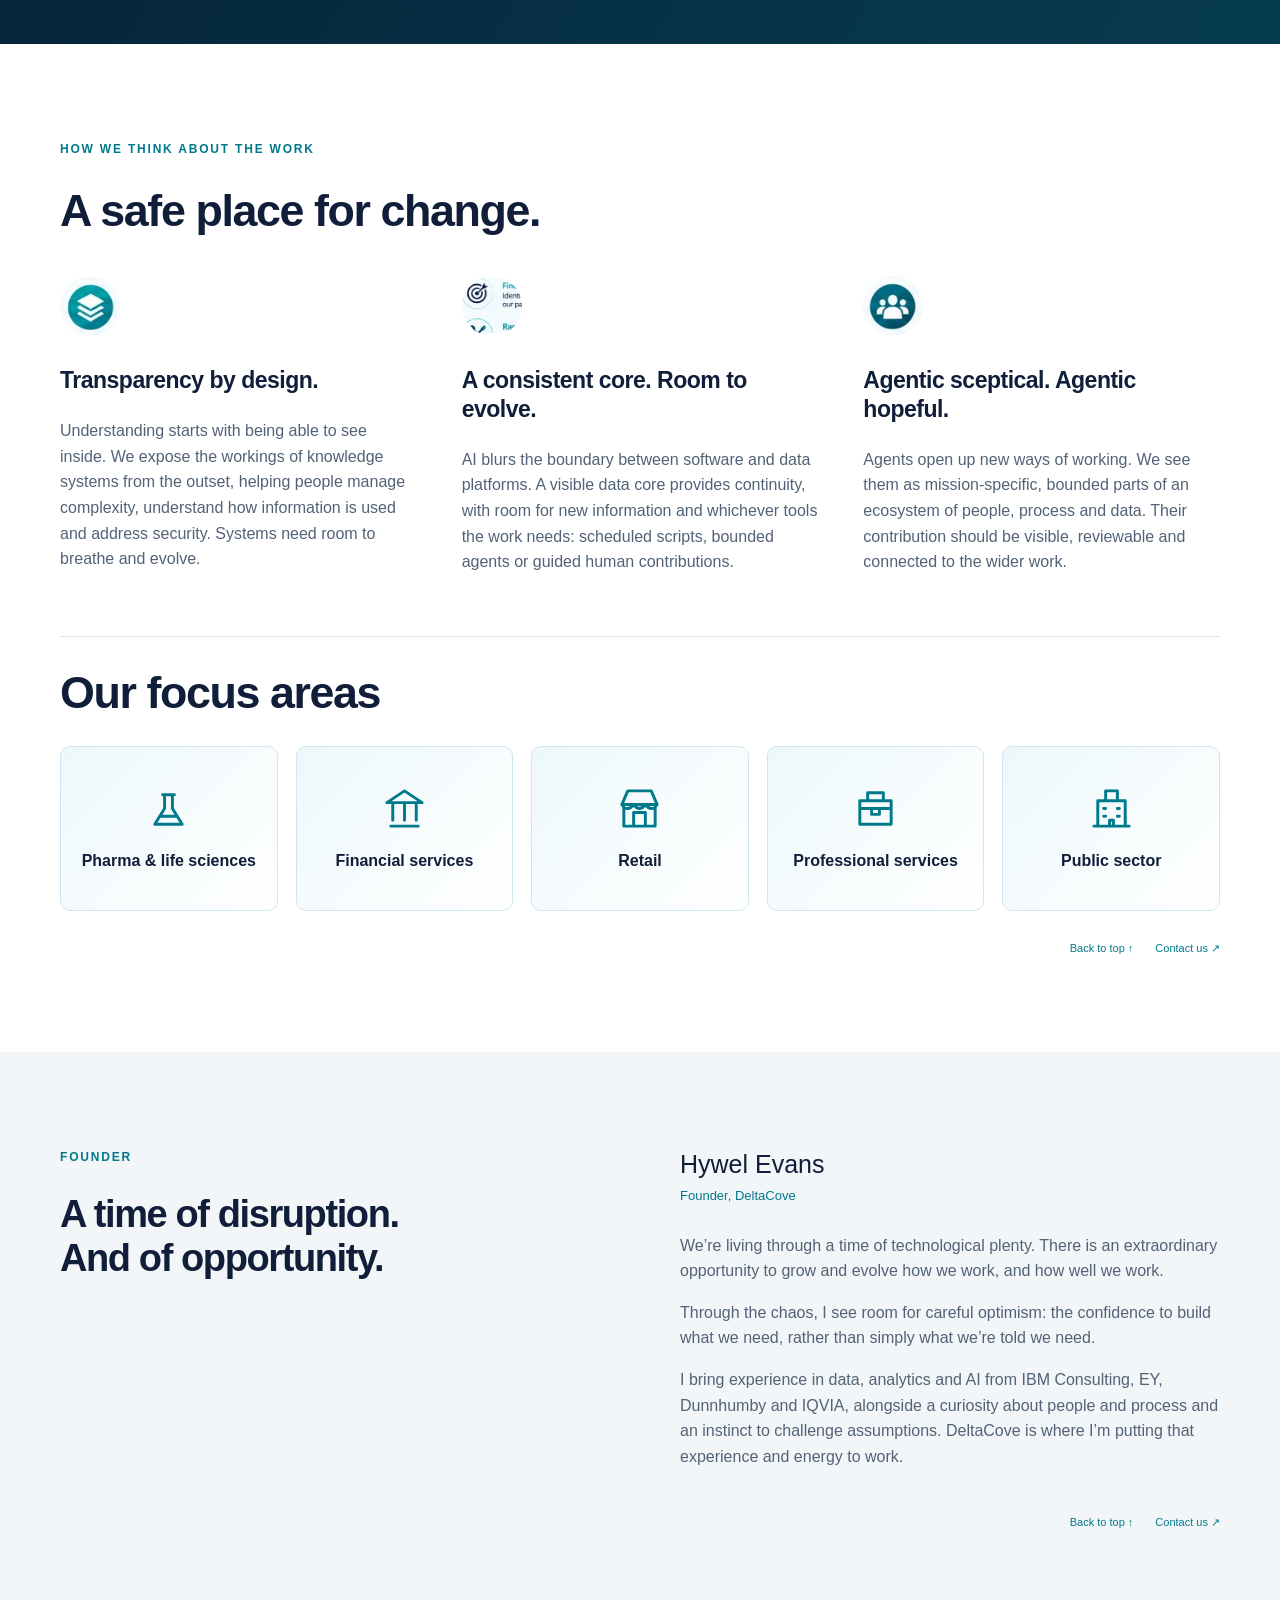
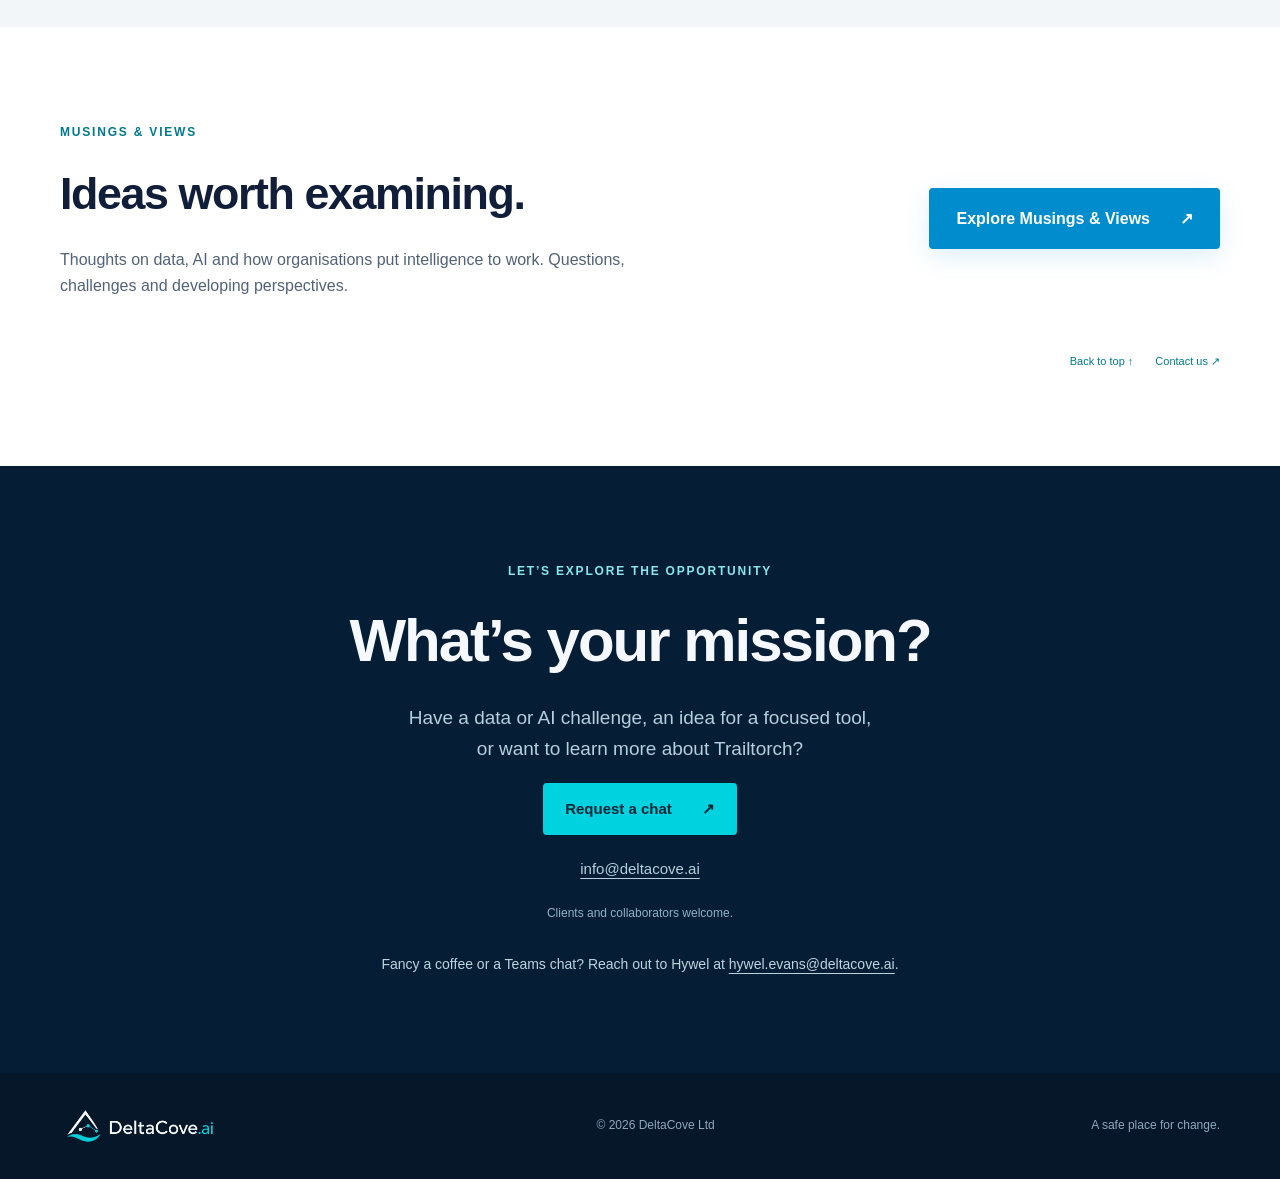
==== commit 18a82455: "Update index.html" ====
--- a/index.html
+++ b/index.html
@@ -16,7 +16,7 @@
 <header class="header" id="top"><div class="wrap navigation"><a href="#" aria-label="DeltaCove home"><img class="logo" src="assets/deltacove-logo.png" alt="DeltaCove.ai" width="1222" height="352"></a><nav aria-label="Main navigation"><a href="#top">Home</a><a href="what-we-do.html">What we do</a><a href="musings/index.html">Musings &amp; Views</a><a class="nav-contact" href="#contact">Let’s talk <span aria-hidden="true">↗</span></a></nav></div></header>
 <main id="main">
 <section class="hero"><div class="wrap hero-inner"><div class="eyebrow"><span class="status-dot"></span> Data &amp; Decision Intelligence Services &amp; Solutions</div><h1>A clear course from <br>data to <span>impact.</span></h1><p class="hero-copy">See the signals that spark action.</p><p class="hero-detail">We carefully weave the most relevant intelligence into your work and your thinking.</p><nav class="section-jumps" aria-label="Explore this page"><a href="#approach">The space we work in</a><a href="#help">How we help</a><a href="#software">In development</a><a href="#thinking">How we think</a><a href="#founder">Founder</a></nav></div><div class="coast" role="img" aria-label="A mountain coastline and open water, from the DeltaCove introduction deck"></div></section>
-<section class="intro section wrap" id="approach"><div><div class="eyebrow dark">The space we work in</div><h2>Information. Insights. Intelligent Work.</h2><p class="audience-line">We help experts, leaders, researchers and searchers, decision makers and action takers succeed.</p></div><div class="intro-copy"><p class="large">Unlock real benefits from all the data and knowledge services we now have available to us. And discover what's still out there.</p><p>We help you put that wealth to work, making everyday work richer, more grounded and more transparent.</p><p>DeltaCove connects data, content, context and applications to the people using them. We work above the data and analytics layer, joining up knowledge around the questions you face and the decisions you need to make.</p><p>Your world has its own processes, people and accumulated experience. Our work should strengthen those connections and fit into that world.</p><a class="text-link dark-link" href="what-we-do.html">What we do <span aria-hidden="true">↗</span></a><div class="meaning"><span><strong>Delta</strong> = change</span><span><strong>Cove</strong> = safety</span></div></div><div class="section-tools wrap"><a href="#top">Back to top ↑</a><a href="mailto:info@deltacove.ai">Contact us ↗</a></div></section>
+<section class="intro section wrap" id="approach"><div><div class="eyebrow dark">The space we work in</div><h2>Information. Insights. Intelligent Work.</h2><p class="audience-line">We help experts, leaders, researchers and searchers, decision makers and action takers succeed.</p></div><div class="intro-copy"><p class="large">Unlock real benefits from all the data and knowledge services we now have available to us. And discover what's still out there.</p><p>We help you put that richness to work in a source grounded, transparent way.</p><p>DeltaCove connects data, content, context and applications to the people using them. We work above the data and analytics layer, joining up knowledge around the questions you face and the decisions you need to make.</p><p>Your world has its own processes, people and accumulated experience. Our work should strengthen those connections and fit into that world.</p><a class="text-link dark-link" href="what-we-do.html">What we do <span aria-hidden="true">↗</span></a><div class="meaning"><span><strong>Delta</strong> = change</span><span><strong>Cove</strong> = safety</span></div></div><div class="section-tools wrap"><a href="#top">Back to top ↑</a><a href="mailto:info@deltacove.ai">Contact us ↗</a></div></section>
 <section class="ways section" id="help"><div class="wrap"><div class="section-top"><div><div class="eyebrow dark">How we help</div><h2>Start with the mission.</h2></div><p>From shaping the right next step<br>to building a tool that delivers it.</p></div><div class="three-offerings"><article class="offering"><div class="offering-heading"><span class="number">01</span><span>Advisory &amp; partnership</span></div><h3>Challenge the thinking. <br>Find a useful way forward.</h3><p>Experienced data and AI perspective for organisations shaping new work, testing assumptions or trying to get a programme moving.</p><ul><li>Find the gaps between information, tools and everyday work.</li><li>Challenge assumptions with domain context and evidence.</li><li>Shape a pragmatic next step alongside your team.</li></ul><a class="text-link dark-link" href="#founder">Meet the founder <span aria-hidden="true">↗</span></a></article><article class="offering software-offering"><div class="offering-heading"><span class="number">02</span><span>Mission-specific solutions</span></div><h3>Put intelligence <br>to work.</h3><p>Focused tools that turn domain material into reusable knowledge for a defined decision or task.</p><ul><li>Discover relevant information and evidence.</li><li>Read, compare and connect it in context.</li><li>Make findings traceable and useful to people.</li></ul><a class="text-link dark-link" href="#software">Explore our first product <span aria-hidden="true">↗</span></a></article><article class="offering pipeline-offering"><div class="offering-heading"><span class="number">03</span><span>Future software &amp; platforms</span></div><h3>Explore what <br>comes next.</h3><p>A pipeline of focused software and platforms, shaped by the needs we uncover with clients and collaborators.</p><ul><li>Connect new information sources to specific needs.</li><li>Build on reusable data and intelligence foundations.</li><li>Develop ideas through real work and useful feedback.</li></ul><a class="text-link dark-link" href="mailto:info@deltacove.ai?subject=Future%20solutions">Discuss an opportunity <span aria-hidden="true">↗</span></a></article></div></div><div class="section-tools wrap"><a href="#top">Back to top ↑</a><a href="mailto:info@deltacove.ai">Contact us ↗</a></div></section>
 <section class="product section" id="software"><div class="wrap product-grid"><div><div class="eyebrow"><span class="status-dot"></span> First product · In development</div><div class="product-name"><img src="assets/trailtorch-icon.png" alt="" width="452" height="453"><span>Trailtorch</span></div><h2>Illuminate the way. <br>See what others can’t.</h2><p class="product-copy">Re-imagining search and synthesis for a noisy world.</p><p>Understand a landscape, build a map across it, and explore it to unlock deeper insights and actions. Trailtorch brings source discovery, evidence and synthesis together around your mission. Currently in development.</p><a class="button primary" href="#contact">Request a chat about Trailtorch <span aria-hidden="true">↗</span></a></div><div class="product-panel"><div class="panel-top"><span>THE EXPEDITION</span><span class="panel-status">In development</span></div><ol class="journey"><li><span class="journey-dot"></span><div><small>01 / Define</small><h3>Your mission</h3><p>A question, a perspective and a defined purpose.</p></div></li><li><span class="journey-dot"></span><div><small>02 / Discover &amp; examine</small><h3>The relevant evidence</h3><p>Sources explored and read in the context of your mission.</p></div></li><li><span class="journey-dot"></span><div><small>03 / Understand</small><h3>Findings you can follow</h3><p>Connected insights, with links back to their evidence.</p></div></li></ol><p class="panel-foot">Designed for traceability. Built around people.</p></div></div><div class="section-tools wrap"><a href="#top">Back to top ↑</a><a href="mailto:info@deltacove.ai">Contact us ↗</a></div></section>
 <section class="principles section wrap" id="thinking"><div class="section-top"><div><div class="eyebrow dark">How we think about the work</div><h2>A safe place for change.</h2></div></div><div class="principle-grid"><article><img src="assets/evidence.webp" alt="" width="73" height="71"><h3>Transparency by design.</h3><p>Understanding starts with being able to see inside. We expose the workings of knowledge systems from the outset, helping people manage complexity, understand how information is used and address security. Systems need room to breathe and evolve.</p></article><article><img src="assets/mission.webp" alt="" width="138" height="127"><h3>A consistent core. Room to evolve.</h3><p>AI blurs the boundary between software and data platforms. A visible data core provides continuity, with room for new information and whichever tools the work needs: scheduled scripts, bounded agents or guided human contributions.</p></article><article><img src="assets/people.webp" alt="" width="73" height="72"><h3>Agentic sceptical. Agentic hopeful.</h3><p>Agents open up new ways of working. We see them as mission-specific, bounded parts of an ecosystem of people, process and data. Their contribution should be visible, reviewable and connected to the wider work.</p></article></div><div class="sectors"><h2>Our focus areas</h2><div class="sector-grid"><div class="sector-item"><svg viewBox="0 0 24 24" aria-hidden="true" fill="none" stroke="currentColor" stroke-width="1.5" stroke-linecap="round" stroke-linejoin="round"><path d="m9 5 6 0m-5 0v7l-5 8h14l-5-8V5M8 16h8"/></svg><span>Pharma &amp; life sciences</span></div><div class="sector-item"><svg viewBox="0 0 24 24" aria-hidden="true" fill="none" stroke="currentColor" stroke-width="1.5" stroke-linecap="round" stroke-linejoin="round"><path d="m3 9 9-6 9 6H3m2 12h14M6 10v8m6-8v8m6-8v8"/></svg><span>Financial services</span></div><div class="sector-item"><svg viewBox="0 0 24 24" aria-hidden="true" fill="none" stroke="currentColor" stroke-width="1.5" stroke-linecap="round" stroke-linejoin="round"><path d="M4 10h16v11H4zm-1 0 3-7h12l3 7M9 21v-7h6v7M3 10q3 4 6 0 3 4 6 0 3 4 6 0"/></svg><span>Retail</span></div><div class="sector-item"><svg viewBox="0 0 24 24" aria-hidden="true" fill="none" stroke="currentColor" stroke-width="1.5" stroke-linecap="round" stroke-linejoin="round"><path d="M4 8h16v12H4zm4 0V4h8v4M4 12h16m-10 0v3h4v-3"/></svg><span>Professional services</span></div><div class="sector-item"><svg viewBox="0 0 24 24" aria-hidden="true" fill="none" stroke="currentColor" stroke-width="1.5" stroke-linecap="round" stroke-linejoin="round"><path d="M5 21V8h14v13M3 21h18M9 8V3h6v5M8 12h1m6 0h1M8 16h1m6 0h1m-5 5v-3h2v3"/></svg><span>Public sector</span></div></div></div><div class="section-tools wrap"><a href="#top">Back to top ↑</a><a href="mailto:info@deltacove.ai">Contact us ↗</a></div></section>
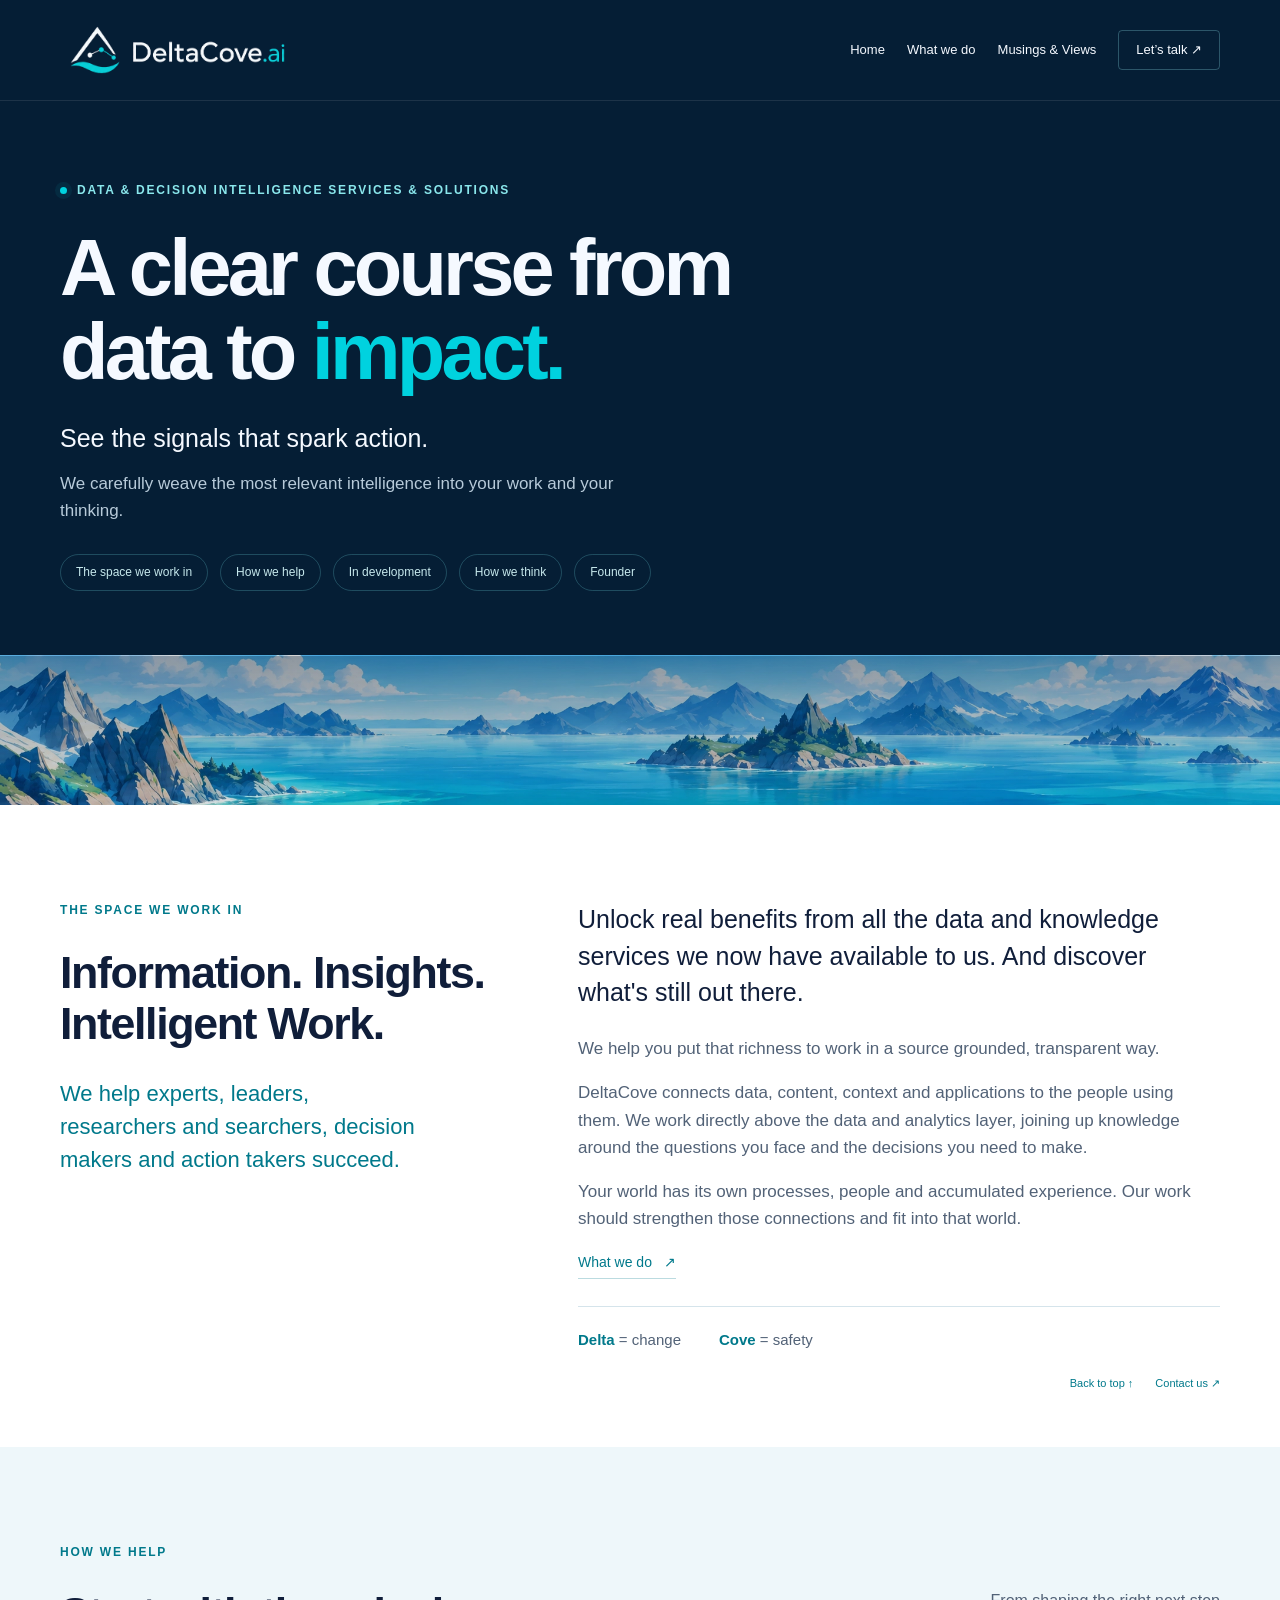
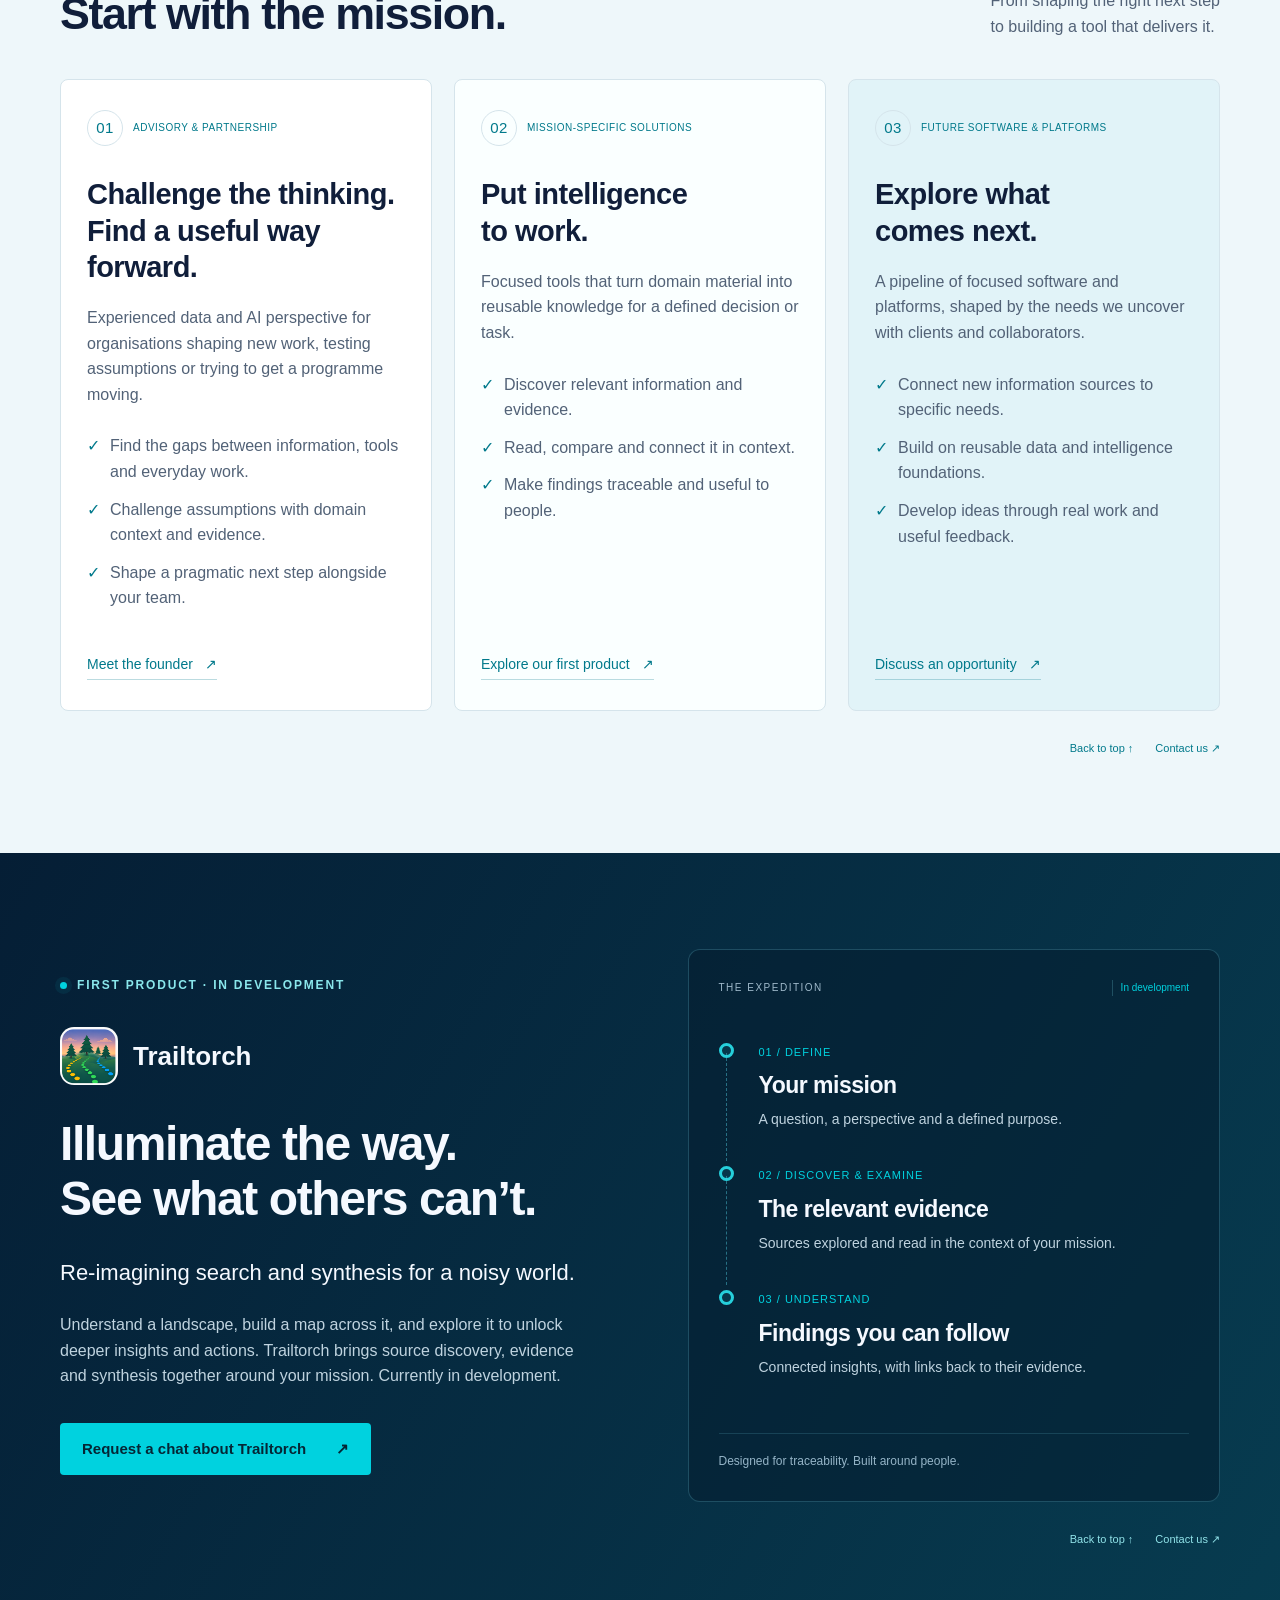
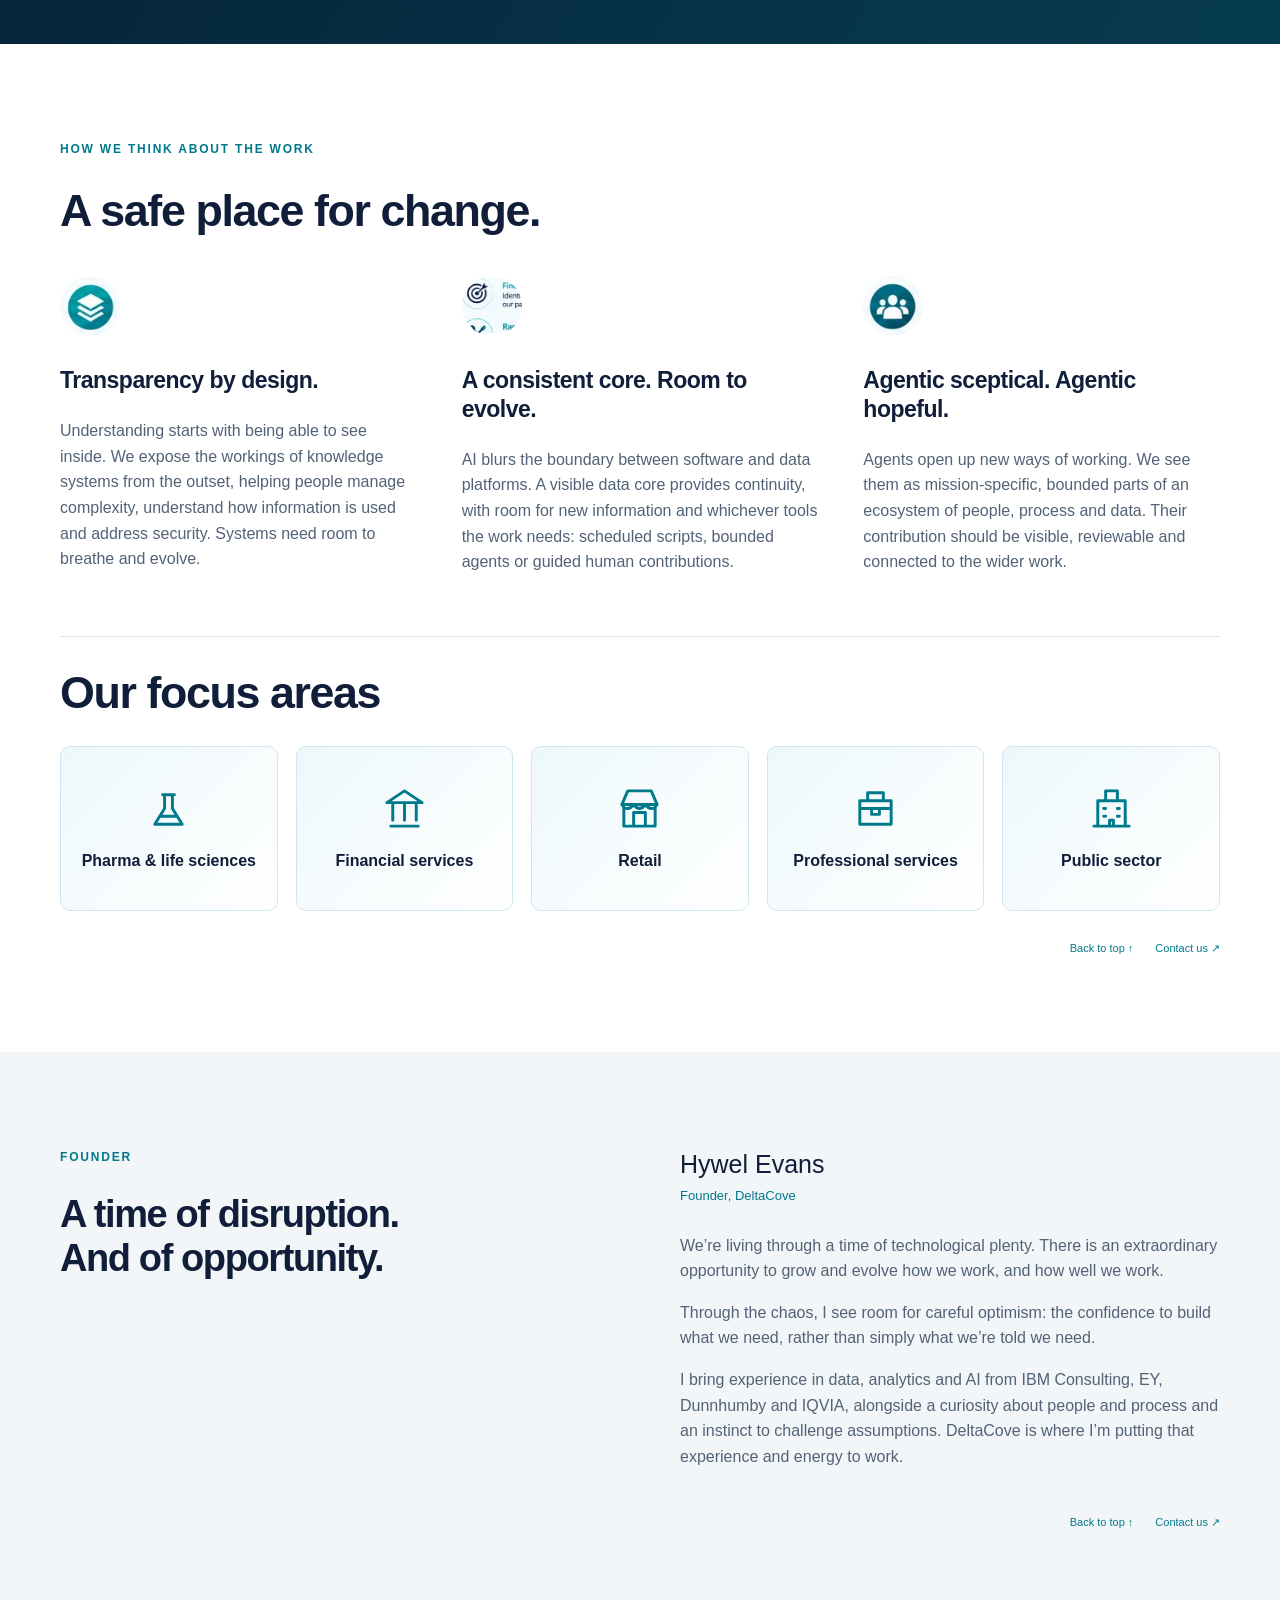
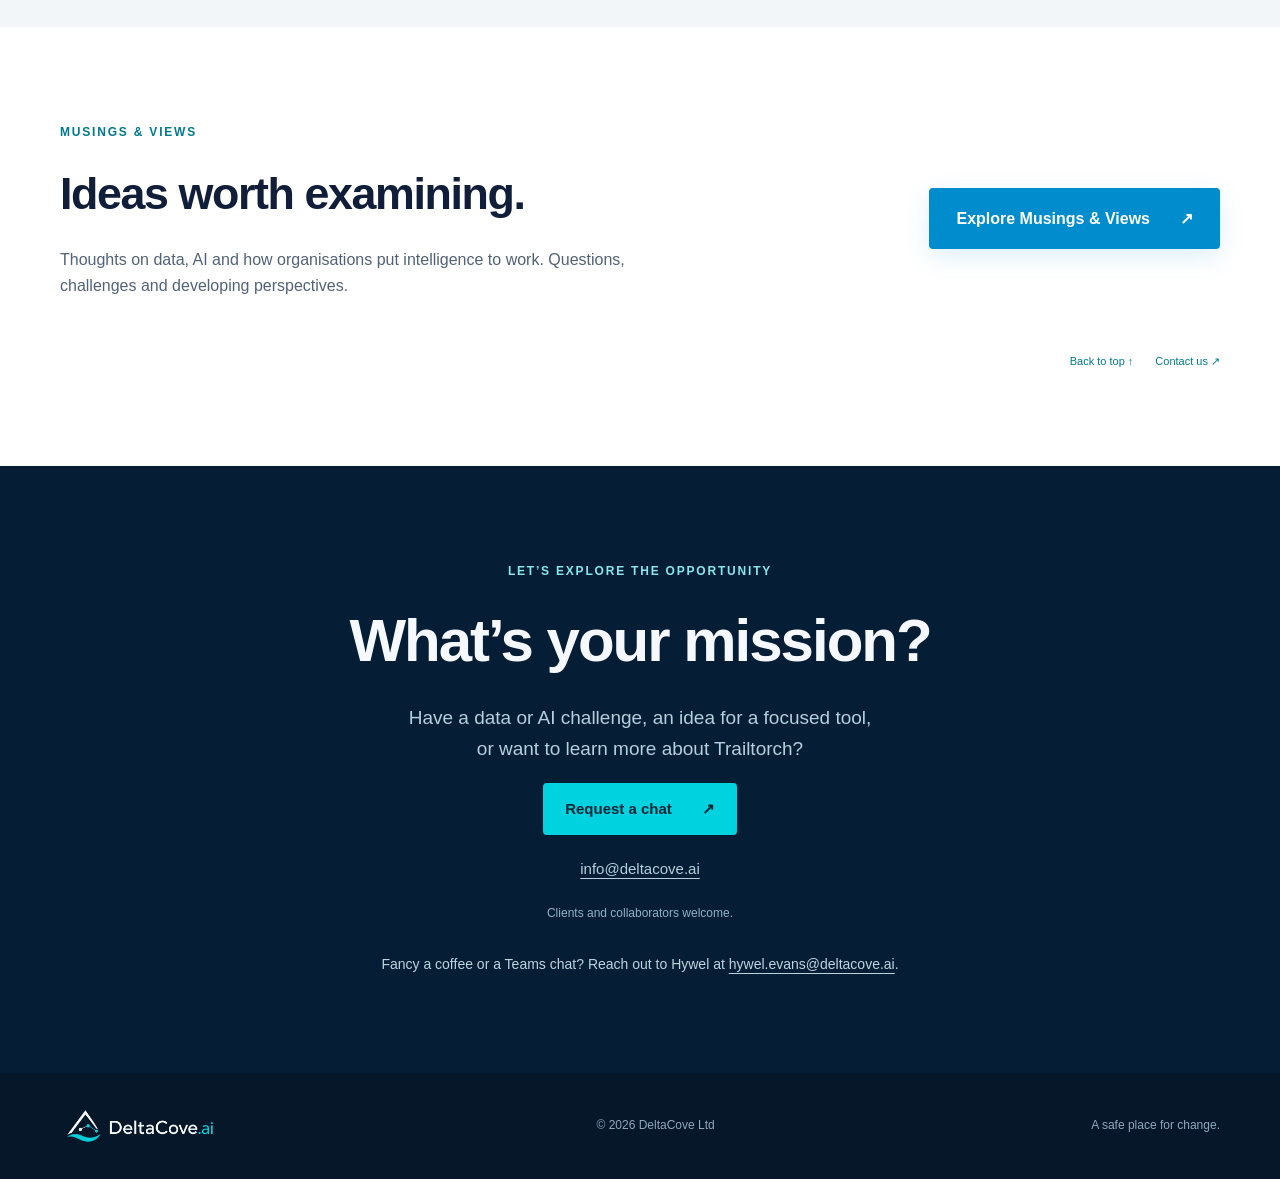
==== commit 86d34841: "Update intro section with new content Replaced the old intro section with a new version that include" ====
--- a/index.html
+++ b/index.html
@@ -16,7 +16,7 @@
 <header class="header" id="top"><div class="wrap navigation"><a href="#" aria-label="DeltaCove home"><img class="logo" src="assets/deltacove-logo.png" alt="DeltaCove.ai" width="1222" height="352"></a><nav aria-label="Main navigation"><a href="#top">Home</a><a href="what-we-do.html">What we do</a><a href="musings/index.html">Musings &amp; Views</a><a class="nav-contact" href="#contact">Let’s talk <span aria-hidden="true">↗</span></a></nav></div></header>
 <main id="main">
 <section class="hero"><div class="wrap hero-inner"><div class="eyebrow"><span class="status-dot"></span> Data &amp; Decision Intelligence Services &amp; Solutions</div><h1>A clear course from <br>data to <span>impact.</span></h1><p class="hero-copy">See the signals that spark action.</p><p class="hero-detail">We carefully weave the most relevant intelligence into your work and your thinking.</p><nav class="section-jumps" aria-label="Explore this page"><a href="#approach">The space we work in</a><a href="#help">How we help</a><a href="#software">In development</a><a href="#thinking">How we think</a><a href="#founder">Founder</a></nav></div><div class="coast" role="img" aria-label="A mountain coastline and open water, from the DeltaCove introduction deck"></div></section>
-<section class="intro section wrap" id="approach"><div><div class="eyebrow dark">The space we work in</div><h2>Information. Insights. Intelligent Work.</h2><p class="audience-line">We help experts, leaders, researchers and searchers, decision makers and action takers succeed.</p></div><div class="intro-copy"><p class="large">Unlock real benefits from all the data and knowledge services we now have available to us. And discover what's still out there.</p><p>We help you put that richness to work in a source grounded, transparent way.</p><p>DeltaCove connects data, content, context and applications to the people using them. We work above the data and analytics layer, joining up knowledge around the questions you face and the decisions you need to make.</p><p>Your world has its own processes, people and accumulated experience. Our work should strengthen those connections and fit into that world.</p><a class="text-link dark-link" href="what-we-do.html">What we do <span aria-hidden="true">↗</span></a><div class="meaning"><span><strong>Delta</strong> = change</span><span><strong>Cove</strong> = safety</span></div></div><div class="section-tools wrap"><a href="#top">Back to top ↑</a><a href="mailto:info@deltacove.ai">Contact us ↗</a></div></section>
+<section class="intro section wrap" id="approach"><div><div class="eyebrow dark">The space we work in</div><h2>Information. Insights. Intelligent Work.</h2><p class="audience-line">We help experts, leaders, researchers and searchers, decision makers and action takers succeed.</p></div><div class="intro-copy"><p class="large">Unlock real benefits from all the data and knowledge services we now have available to us. And discover what's still out there.</p><p>We help you put that richness to work in a source grounded, transparent way.</p><p>DeltaCove connects data, content, context and applications to the people using them. We work directly above the data and analytics layer, joining up knowledge around the questions you face and the decisions you need to make.</p><p>Your world has its own processes, people and accumulated experience. Our work should strengthen those connections and fit into that world.</p><a class="text-link dark-link" href="what-we-do.html">What we do <span aria-hidden="true">↗</span></a><div class="meaning"><span><strong>Delta</strong> = change</span><span><strong>Cove</strong> = safety</span></div></div><div class="section-tools wrap"><a href="#top">Back to top ↑</a><a href="mailto:info@deltacove.ai">Contact us ↗</a></div></section>
 <section class="ways section" id="help"><div class="wrap"><div class="section-top"><div><div class="eyebrow dark">How we help</div><h2>Start with the mission.</h2></div><p>From shaping the right next step<br>to building a tool that delivers it.</p></div><div class="three-offerings"><article class="offering"><div class="offering-heading"><span class="number">01</span><span>Advisory &amp; partnership</span></div><h3>Challenge the thinking. <br>Find a useful way forward.</h3><p>Experienced data and AI perspective for organisations shaping new work, testing assumptions or trying to get a programme moving.</p><ul><li>Find the gaps between information, tools and everyday work.</li><li>Challenge assumptions with domain context and evidence.</li><li>Shape a pragmatic next step alongside your team.</li></ul><a class="text-link dark-link" href="#founder">Meet the founder <span aria-hidden="true">↗</span></a></article><article class="offering software-offering"><div class="offering-heading"><span class="number">02</span><span>Mission-specific solutions</span></div><h3>Put intelligence <br>to work.</h3><p>Focused tools that turn domain material into reusable knowledge for a defined decision or task.</p><ul><li>Discover relevant information and evidence.</li><li>Read, compare and connect it in context.</li><li>Make findings traceable and useful to people.</li></ul><a class="text-link dark-link" href="#software">Explore our first product <span aria-hidden="true">↗</span></a></article><article class="offering pipeline-offering"><div class="offering-heading"><span class="number">03</span><span>Future software &amp; platforms</span></div><h3>Explore what <br>comes next.</h3><p>A pipeline of focused software and platforms, shaped by the needs we uncover with clients and collaborators.</p><ul><li>Connect new information sources to specific needs.</li><li>Build on reusable data and intelligence foundations.</li><li>Develop ideas through real work and useful feedback.</li></ul><a class="text-link dark-link" href="mailto:info@deltacove.ai?subject=Future%20solutions">Discuss an opportunity <span aria-hidden="true">↗</span></a></article></div></div><div class="section-tools wrap"><a href="#top">Back to top ↑</a><a href="mailto:info@deltacove.ai">Contact us ↗</a></div></section>
 <section class="product section" id="software"><div class="wrap product-grid"><div><div class="eyebrow"><span class="status-dot"></span> First product · In development</div><div class="product-name"><img src="assets/trailtorch-icon.png" alt="" width="452" height="453"><span>Trailtorch</span></div><h2>Illuminate the way. <br>See what others can’t.</h2><p class="product-copy">Re-imagining search and synthesis for a noisy world.</p><p>Understand a landscape, build a map across it, and explore it to unlock deeper insights and actions. Trailtorch brings source discovery, evidence and synthesis together around your mission. Currently in development.</p><a class="button primary" href="#contact">Request a chat about Trailtorch <span aria-hidden="true">↗</span></a></div><div class="product-panel"><div class="panel-top"><span>THE EXPEDITION</span><span class="panel-status">In development</span></div><ol class="journey"><li><span class="journey-dot"></span><div><small>01 / Define</small><h3>Your mission</h3><p>A question, a perspective and a defined purpose.</p></div></li><li><span class="journey-dot"></span><div><small>02 / Discover &amp; examine</small><h3>The relevant evidence</h3><p>Sources explored and read in the context of your mission.</p></div></li><li><span class="journey-dot"></span><div><small>03 / Understand</small><h3>Findings you can follow</h3><p>Connected insights, with links back to their evidence.</p></div></li></ol><p class="panel-foot">Designed for traceability. Built around people.</p></div></div><div class="section-tools wrap"><a href="#top">Back to top ↑</a><a href="mailto:info@deltacove.ai">Contact us ↗</a></div></section>
 <section class="principles section wrap" id="thinking"><div class="section-top"><div><div class="eyebrow dark">How we think about the work</div><h2>A safe place for change.</h2></div></div><div class="principle-grid"><article><img src="assets/evidence.webp" alt="" width="73" height="71"><h3>Transparency by design.</h3><p>Understanding starts with being able to see inside. We expose the workings of knowledge systems from the outset, helping people manage complexity, understand how information is used and address security. Systems need room to breathe and evolve.</p></article><article><img src="assets/mission.webp" alt="" width="138" height="127"><h3>A consistent core. Room to evolve.</h3><p>AI blurs the boundary between software and data platforms. A visible data core provides continuity, with room for new information and whichever tools the work needs: scheduled scripts, bounded agents or guided human contributions.</p></article><article><img src="assets/people.webp" alt="" width="73" height="72"><h3>Agentic sceptical. Agentic hopeful.</h3><p>Agents open up new ways of working. We see them as mission-specific, bounded parts of an ecosystem of people, process and data. Their contribution should be visible, reviewable and connected to the wider work.</p></article></div><div class="sectors"><h2>Our focus areas</h2><div class="sector-grid"><div class="sector-item"><svg viewBox="0 0 24 24" aria-hidden="true" fill="none" stroke="currentColor" stroke-width="1.5" stroke-linecap="round" stroke-linejoin="round"><path d="m9 5 6 0m-5 0v7l-5 8h14l-5-8V5M8 16h8"/></svg><span>Pharma &amp; life sciences</span></div><div class="sector-item"><svg viewBox="0 0 24 24" aria-hidden="true" fill="none" stroke="currentColor" stroke-width="1.5" stroke-linecap="round" stroke-linejoin="round"><path d="m3 9 9-6 9 6H3m2 12h14M6 10v8m6-8v8m6-8v8"/></svg><span>Financial services</span></div><div class="sector-item"><svg viewBox="0 0 24 24" aria-hidden="true" fill="none" stroke="currentColor" stroke-width="1.5" stroke-linecap="round" stroke-linejoin="round"><path d="M4 10h16v11H4zm-1 0 3-7h12l3 7M9 21v-7h6v7M3 10q3 4 6 0 3 4 6 0 3 4 6 0"/></svg><span>Retail</span></div><div class="sector-item"><svg viewBox="0 0 24 24" aria-hidden="true" fill="none" stroke="currentColor" stroke-width="1.5" stroke-linecap="round" stroke-linejoin="round"><path d="M4 8h16v12H4zm4 0V4h8v4M4 12h16m-10 0v3h4v-3"/></svg><span>Professional services</span></div><div class="sector-item"><svg viewBox="0 0 24 24" aria-hidden="true" fill="none" stroke="currentColor" stroke-width="1.5" stroke-linecap="round" stroke-linejoin="round"><path d="M5 21V8h14v13M3 21h18M9 8V3h6v5M8 12h1m6 0h1M8 16h1m6 0h1m-5 5v-3h2v3"/></svg><span>Public sector</span></div></div></div><div class="section-tools wrap"><a href="#top">Back to top ↑</a><a href="mailto:info@deltacove.ai">Contact us ↗</a></div></section>
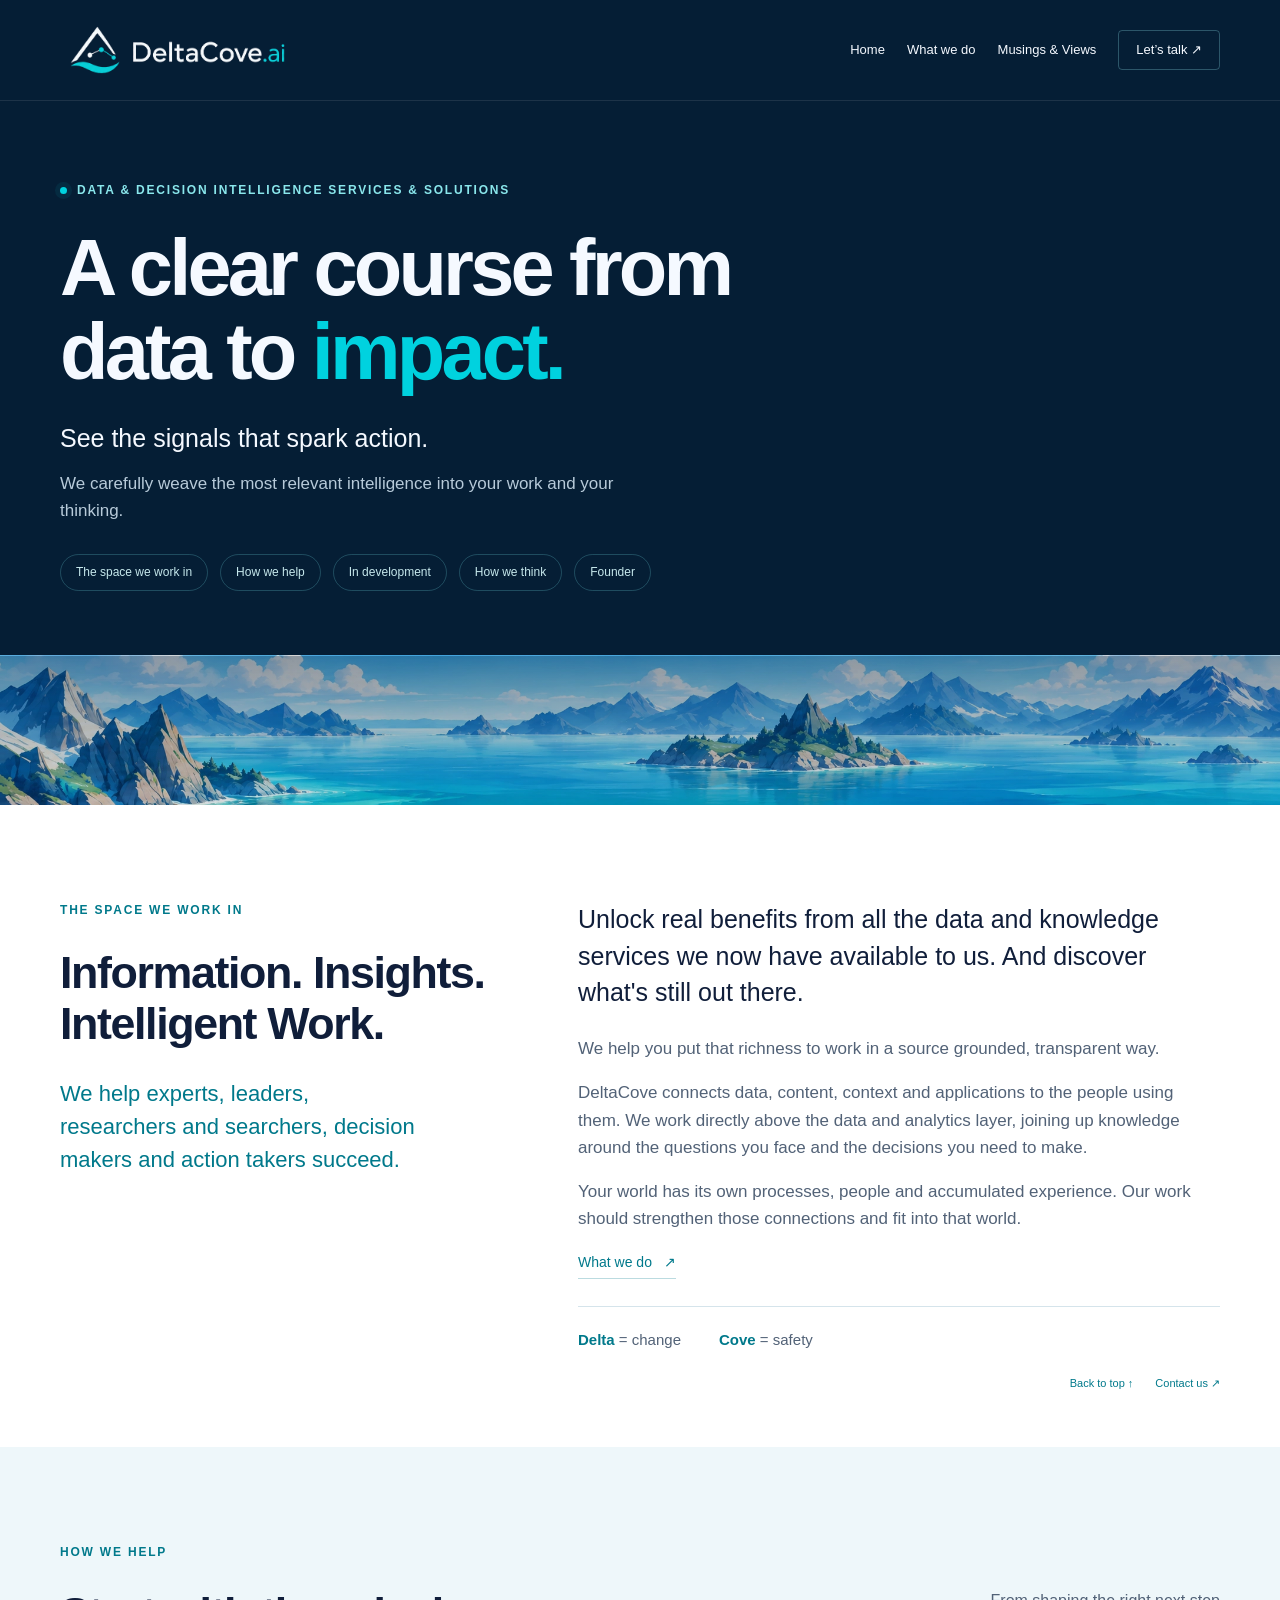
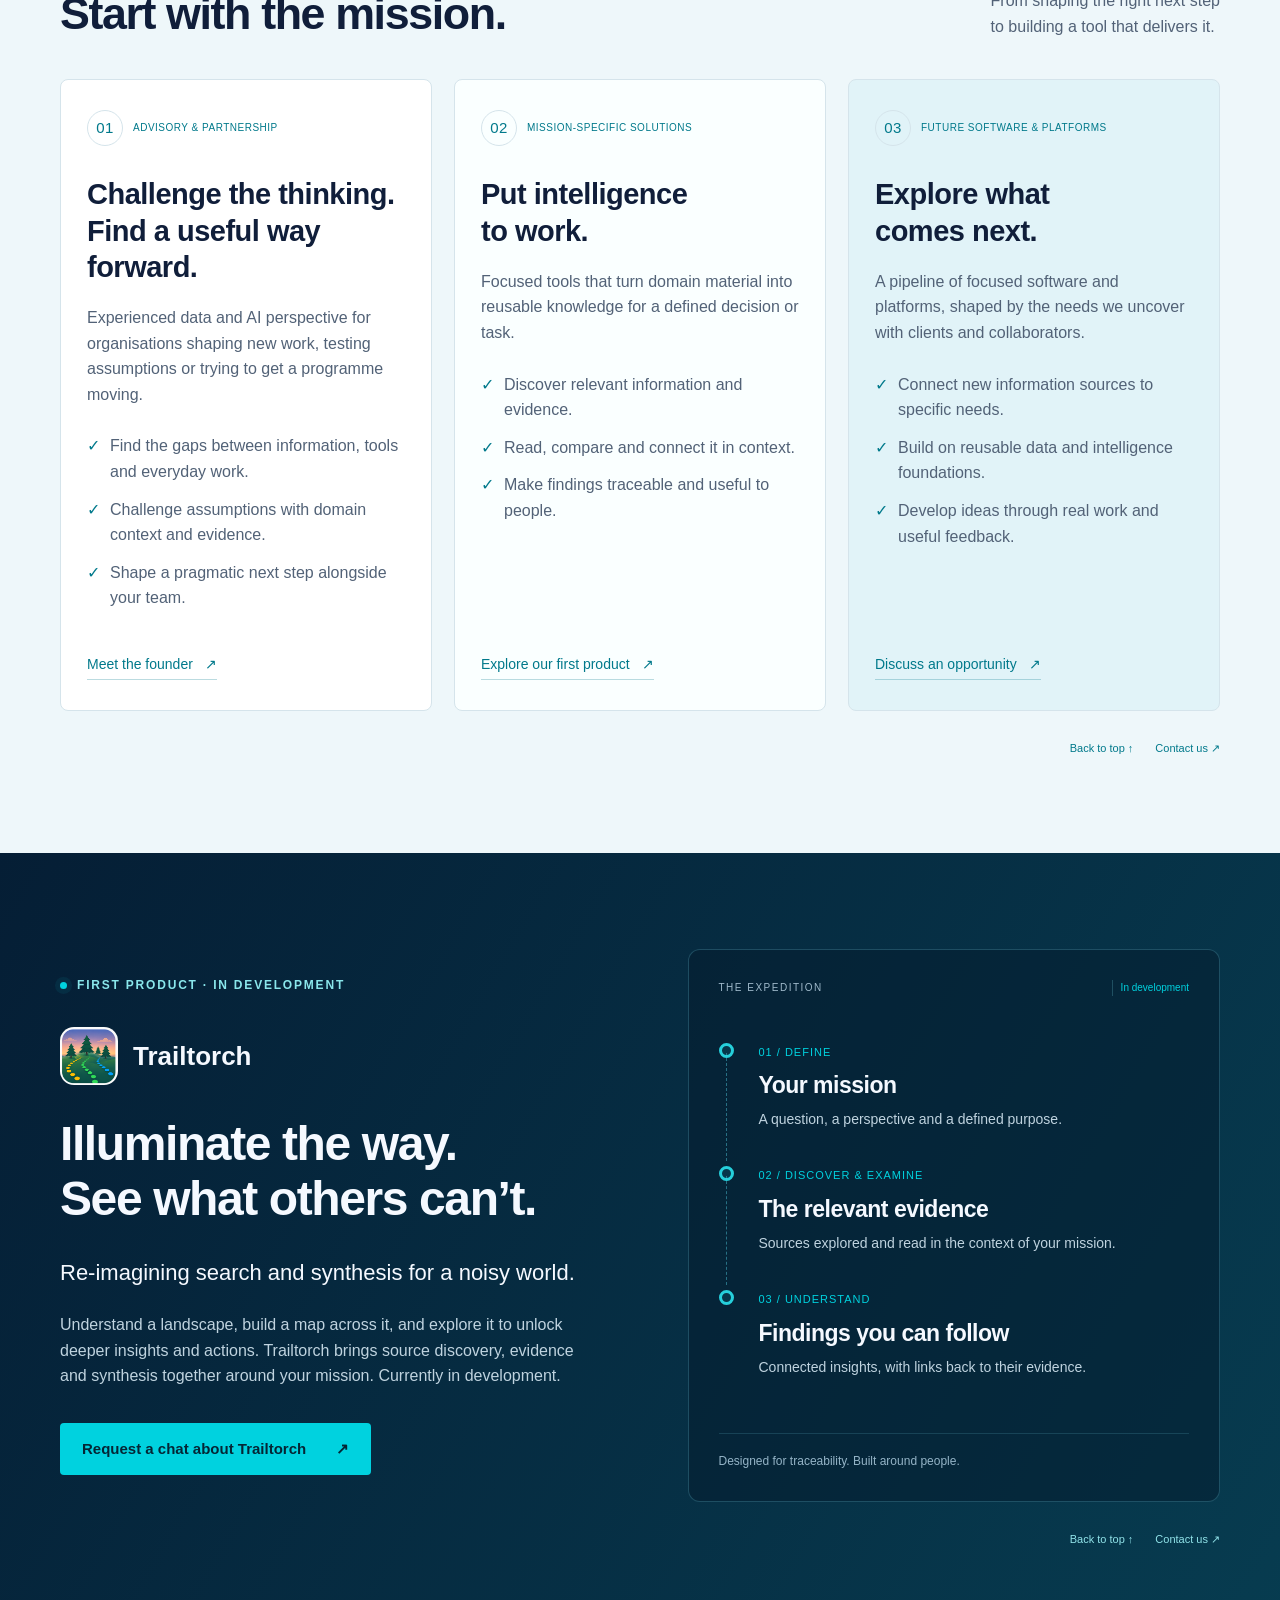
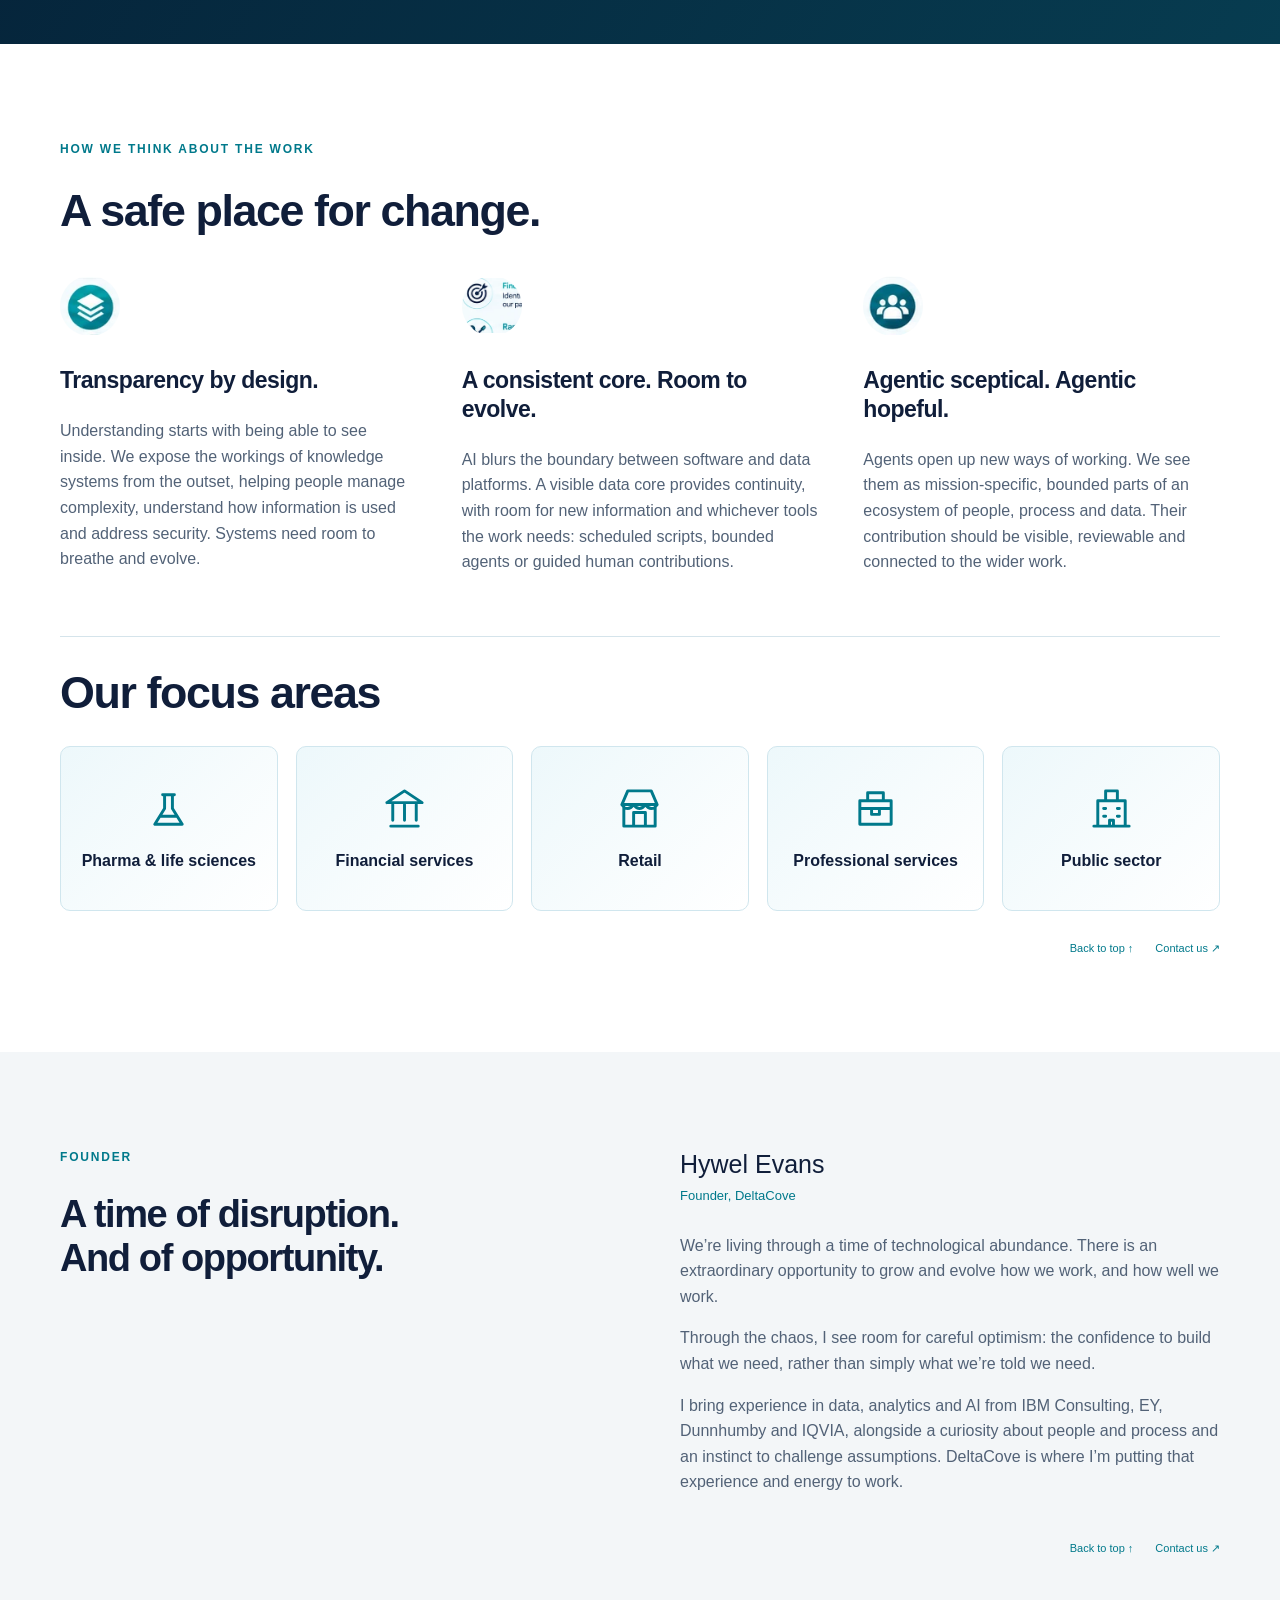
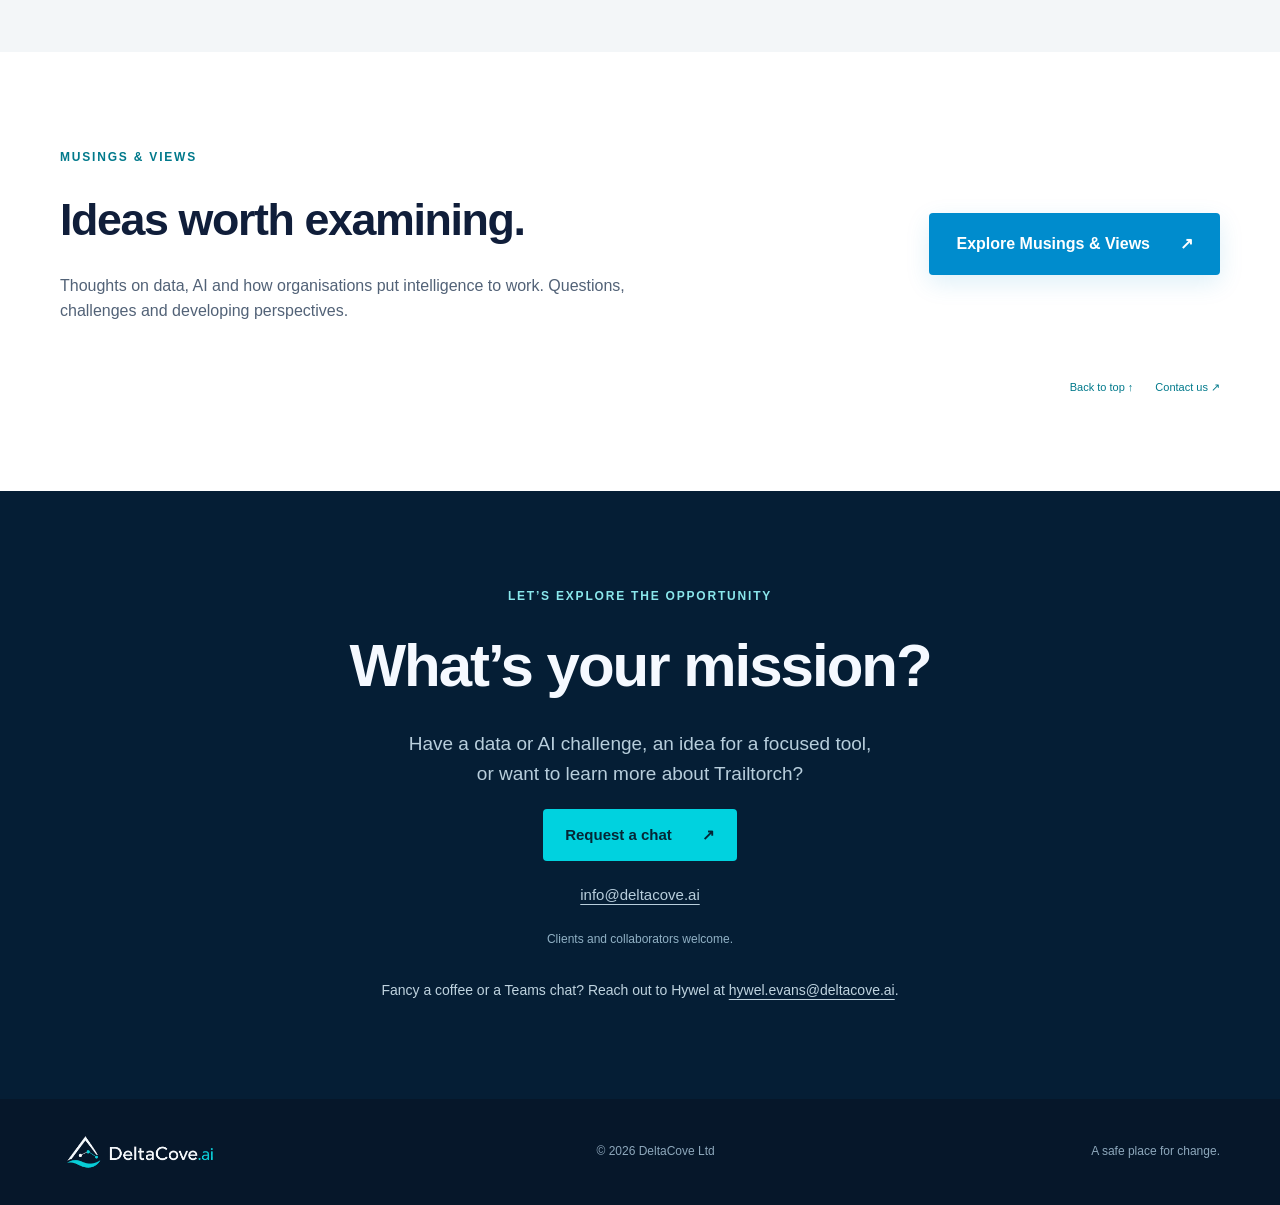
==== commit 0b48b006: "Update index.html" ====
--- a/index.html
+++ b/index.html
@@ -20,7 +20,7 @@
 <section class="ways section" id="help"><div class="wrap"><div class="section-top"><div><div class="eyebrow dark">How we help</div><h2>Start with the mission.</h2></div><p>From shaping the right next step<br>to building a tool that delivers it.</p></div><div class="three-offerings"><article class="offering"><div class="offering-heading"><span class="number">01</span><span>Advisory &amp; partnership</span></div><h3>Challenge the thinking. <br>Find a useful way forward.</h3><p>Experienced data and AI perspective for organisations shaping new work, testing assumptions or trying to get a programme moving.</p><ul><li>Find the gaps between information, tools and everyday work.</li><li>Challenge assumptions with domain context and evidence.</li><li>Shape a pragmatic next step alongside your team.</li></ul><a class="text-link dark-link" href="#founder">Meet the founder <span aria-hidden="true">↗</span></a></article><article class="offering software-offering"><div class="offering-heading"><span class="number">02</span><span>Mission-specific solutions</span></div><h3>Put intelligence <br>to work.</h3><p>Focused tools that turn domain material into reusable knowledge for a defined decision or task.</p><ul><li>Discover relevant information and evidence.</li><li>Read, compare and connect it in context.</li><li>Make findings traceable and useful to people.</li></ul><a class="text-link dark-link" href="#software">Explore our first product <span aria-hidden="true">↗</span></a></article><article class="offering pipeline-offering"><div class="offering-heading"><span class="number">03</span><span>Future software &amp; platforms</span></div><h3>Explore what <br>comes next.</h3><p>A pipeline of focused software and platforms, shaped by the needs we uncover with clients and collaborators.</p><ul><li>Connect new information sources to specific needs.</li><li>Build on reusable data and intelligence foundations.</li><li>Develop ideas through real work and useful feedback.</li></ul><a class="text-link dark-link" href="mailto:info@deltacove.ai?subject=Future%20solutions">Discuss an opportunity <span aria-hidden="true">↗</span></a></article></div></div><div class="section-tools wrap"><a href="#top">Back to top ↑</a><a href="mailto:info@deltacove.ai">Contact us ↗</a></div></section>
 <section class="product section" id="software"><div class="wrap product-grid"><div><div class="eyebrow"><span class="status-dot"></span> First product · In development</div><div class="product-name"><img src="assets/trailtorch-icon.png" alt="" width="452" height="453"><span>Trailtorch</span></div><h2>Illuminate the way. <br>See what others can’t.</h2><p class="product-copy">Re-imagining search and synthesis for a noisy world.</p><p>Understand a landscape, build a map across it, and explore it to unlock deeper insights and actions. Trailtorch brings source discovery, evidence and synthesis together around your mission. Currently in development.</p><a class="button primary" href="#contact">Request a chat about Trailtorch <span aria-hidden="true">↗</span></a></div><div class="product-panel"><div class="panel-top"><span>THE EXPEDITION</span><span class="panel-status">In development</span></div><ol class="journey"><li><span class="journey-dot"></span><div><small>01 / Define</small><h3>Your mission</h3><p>A question, a perspective and a defined purpose.</p></div></li><li><span class="journey-dot"></span><div><small>02 / Discover &amp; examine</small><h3>The relevant evidence</h3><p>Sources explored and read in the context of your mission.</p></div></li><li><span class="journey-dot"></span><div><small>03 / Understand</small><h3>Findings you can follow</h3><p>Connected insights, with links back to their evidence.</p></div></li></ol><p class="panel-foot">Designed for traceability. Built around people.</p></div></div><div class="section-tools wrap"><a href="#top">Back to top ↑</a><a href="mailto:info@deltacove.ai">Contact us ↗</a></div></section>
 <section class="principles section wrap" id="thinking"><div class="section-top"><div><div class="eyebrow dark">How we think about the work</div><h2>A safe place for change.</h2></div></div><div class="principle-grid"><article><img src="assets/evidence.webp" alt="" width="73" height="71"><h3>Transparency by design.</h3><p>Understanding starts with being able to see inside. We expose the workings of knowledge systems from the outset, helping people manage complexity, understand how information is used and address security. Systems need room to breathe and evolve.</p></article><article><img src="assets/mission.webp" alt="" width="138" height="127"><h3>A consistent core. Room to evolve.</h3><p>AI blurs the boundary between software and data platforms. A visible data core provides continuity, with room for new information and whichever tools the work needs: scheduled scripts, bounded agents or guided human contributions.</p></article><article><img src="assets/people.webp" alt="" width="73" height="72"><h3>Agentic sceptical. Agentic hopeful.</h3><p>Agents open up new ways of working. We see them as mission-specific, bounded parts of an ecosystem of people, process and data. Their contribution should be visible, reviewable and connected to the wider work.</p></article></div><div class="sectors"><h2>Our focus areas</h2><div class="sector-grid"><div class="sector-item"><svg viewBox="0 0 24 24" aria-hidden="true" fill="none" stroke="currentColor" stroke-width="1.5" stroke-linecap="round" stroke-linejoin="round"><path d="m9 5 6 0m-5 0v7l-5 8h14l-5-8V5M8 16h8"/></svg><span>Pharma &amp; life sciences</span></div><div class="sector-item"><svg viewBox="0 0 24 24" aria-hidden="true" fill="none" stroke="currentColor" stroke-width="1.5" stroke-linecap="round" stroke-linejoin="round"><path d="m3 9 9-6 9 6H3m2 12h14M6 10v8m6-8v8m6-8v8"/></svg><span>Financial services</span></div><div class="sector-item"><svg viewBox="0 0 24 24" aria-hidden="true" fill="none" stroke="currentColor" stroke-width="1.5" stroke-linecap="round" stroke-linejoin="round"><path d="M4 10h16v11H4zm-1 0 3-7h12l3 7M9 21v-7h6v7M3 10q3 4 6 0 3 4 6 0 3 4 6 0"/></svg><span>Retail</span></div><div class="sector-item"><svg viewBox="0 0 24 24" aria-hidden="true" fill="none" stroke="currentColor" stroke-width="1.5" stroke-linecap="round" stroke-linejoin="round"><path d="M4 8h16v12H4zm4 0V4h8v4M4 12h16m-10 0v3h4v-3"/></svg><span>Professional services</span></div><div class="sector-item"><svg viewBox="0 0 24 24" aria-hidden="true" fill="none" stroke="currentColor" stroke-width="1.5" stroke-linecap="round" stroke-linejoin="round"><path d="M5 21V8h14v13M3 21h18M9 8V3h6v5M8 12h1m6 0h1M8 16h1m6 0h1m-5 5v-3h2v3"/></svg><span>Public sector</span></div></div></div><div class="section-tools wrap"><a href="#top">Back to top ↑</a><a href="mailto:info@deltacove.ai">Contact us ↗</a></div></section>
-<section class="founder section" id="founder"><div class="wrap founder-grid"><div><div class="eyebrow dark">Founder</div><h2>A time of disruption. <br>And of opportunity.</h2></div><div><p class="founder-name">Hywel Evans <span>Founder, DeltaCove</span></p><p>We’re living through a time of technological plenty. There is an extraordinary opportunity to grow and evolve how we work, and how well we work.</p><p>Through the chaos, I see room for careful optimism: the confidence to build what we need, rather than simply what we’re told we need.</p><p>I bring experience in data, analytics and AI from IBM Consulting, EY, Dunnhumby and IQVIA, alongside a curiosity about people and process and an instinct to challenge assumptions. DeltaCove is where I’m putting that experience and energy to work.</p></div></div><div class="section-tools wrap"><a href="#top">Back to top ↑</a><a href="mailto:info@deltacove.ai">Contact us ↗</a></div></section>
+<section class="founder section" id="founder"><div class="wrap founder-grid"><div><div class="eyebrow dark">Founder</div><h2>A time of disruption. <br>And of opportunity.</h2></div><div><p class="founder-name">Hywel Evans <span>Founder, DeltaCove</span></p><p>We’re living through a time of technological abundance. There is an extraordinary opportunity to grow and evolve how we work, and how well we work.</p><p>Through the chaos, I see room for careful optimism: the confidence to build what we need, rather than simply what we’re told we need.</p><p>I bring experience in data, analytics and AI from IBM Consulting, EY, Dunnhumby and IQVIA, alongside a curiosity about people and process and an instinct to challenge assumptions. DeltaCove is where I’m putting that experience and energy to work.</p></div></div><div class="section-tools wrap"><a href="#top">Back to top ↑</a><a href="mailto:info@deltacove.ai">Contact us ↗</a></div></section>
 <section class="musings-teaser section wrap" id="musings"><div><div class="eyebrow dark">Musings &amp; Views</div><h2>Ideas worth examining.</h2><p>Thoughts on data, AI and how organisations put intelligence to work. Questions, challenges and developing perspectives.</p></div><a class="button blue-button" href="musings/index.html">Explore Musings &amp; Views <span aria-hidden="true">↗</span></a><div class="section-tools wrap"><a href="#top">Back to top ↑</a><a href="mailto:info@deltacove.ai">Contact us ↗</a></div></section>
 <section class="contact section" id="contact"><div class="wrap contact-inner"><div class="eyebrow">Let’s explore the opportunity</div><h2>What’s your mission?</h2><p>Have a data or AI challenge, an idea for a focused tool,<br>or want to learn more about Trailtorch?</p><a class="button primary" href="mailto:info@deltacove.ai?subject=A%20conversation%20about%20DeltaCove">Request a chat <span aria-hidden="true">↗</span></a><p class="contact-email"><a href="mailto:info@deltacove.ai">info@deltacove.ai</a></p><p class="contact-caption">Clients and collaborators welcome.</p><p class="coffee-note">Fancy a coffee or a Teams chat? Reach out to Hywel at <a href="mailto:hywel.evans@deltacove.ai">hywel.evans@deltacove.ai</a>.</p></div></section>
 </main><footer class="footer"><div class="wrap footer-inner"><a href="#" aria-label="Back to top"><img src="assets/deltacove-logo.png" alt="DeltaCove.ai" width="1222" height="352"></a><span>© 2026 DeltaCove Ltd</span><span>A safe place for change.</span></div></footer>
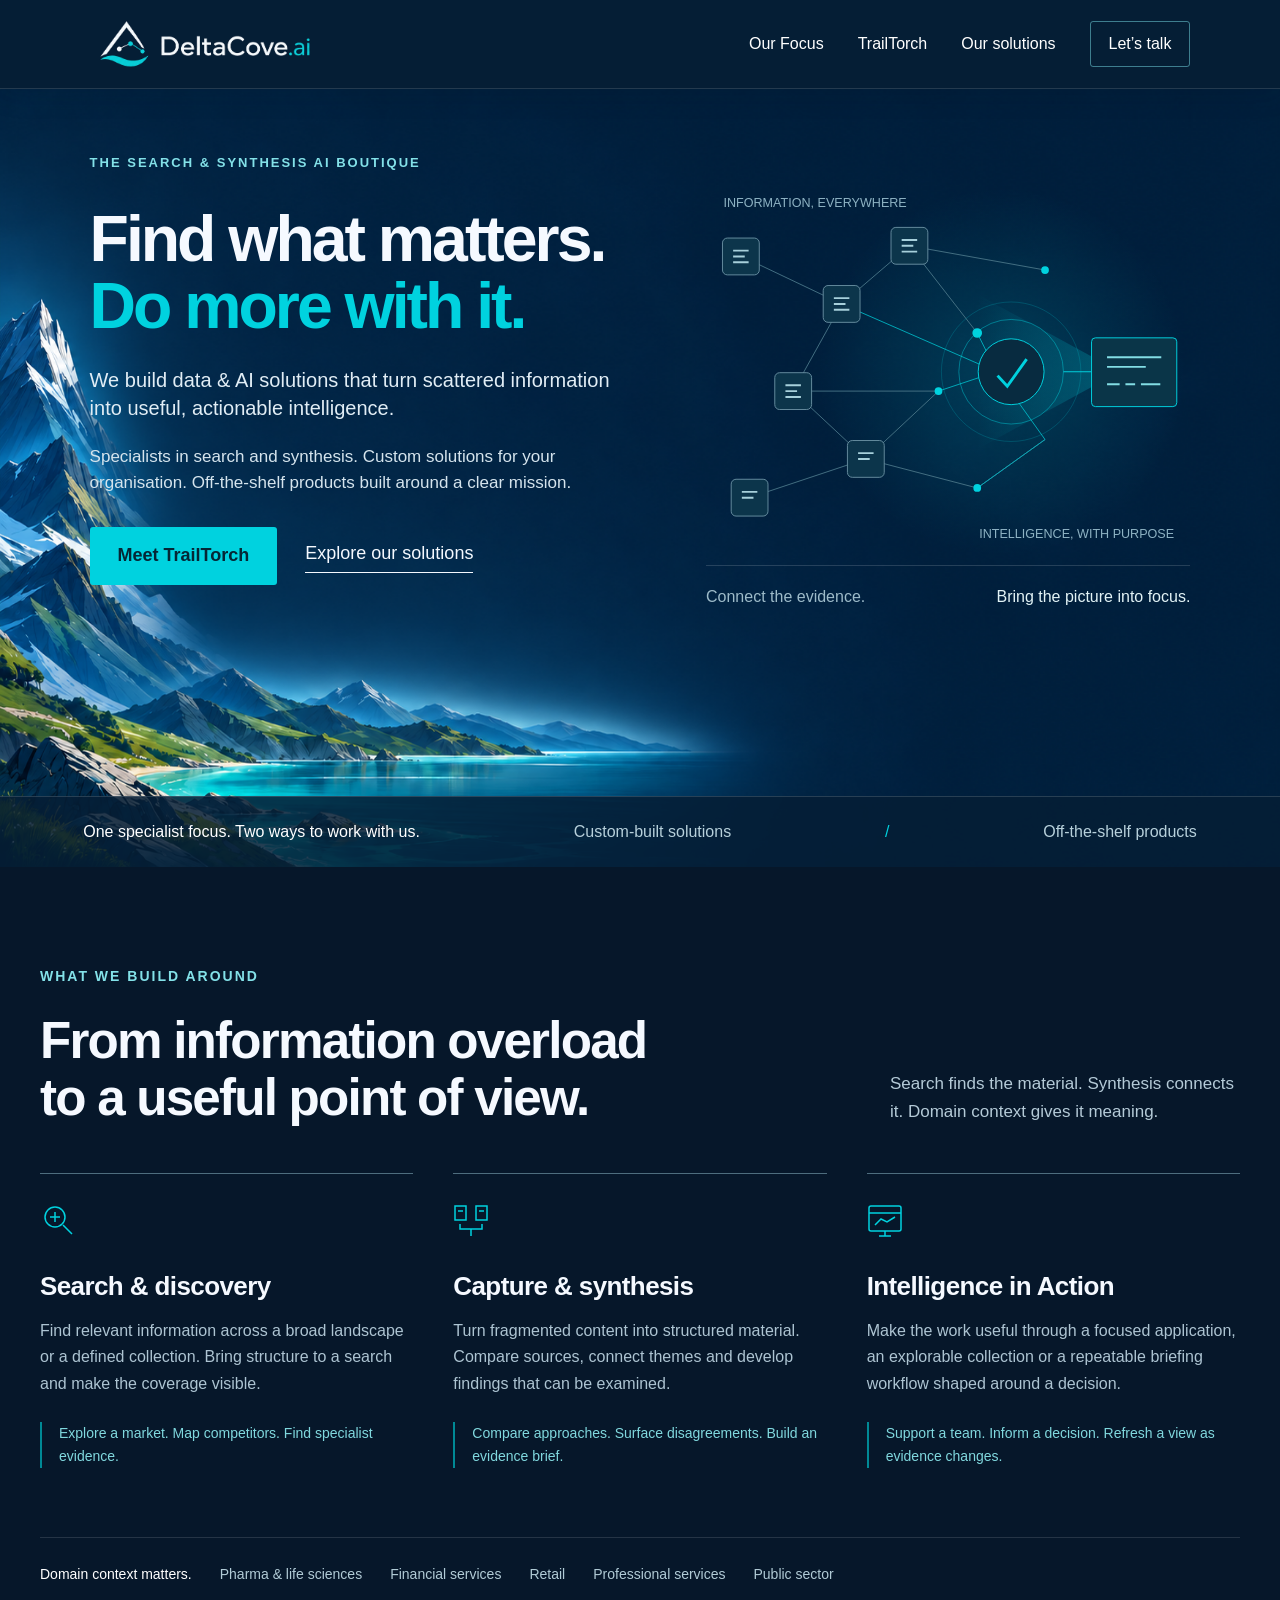
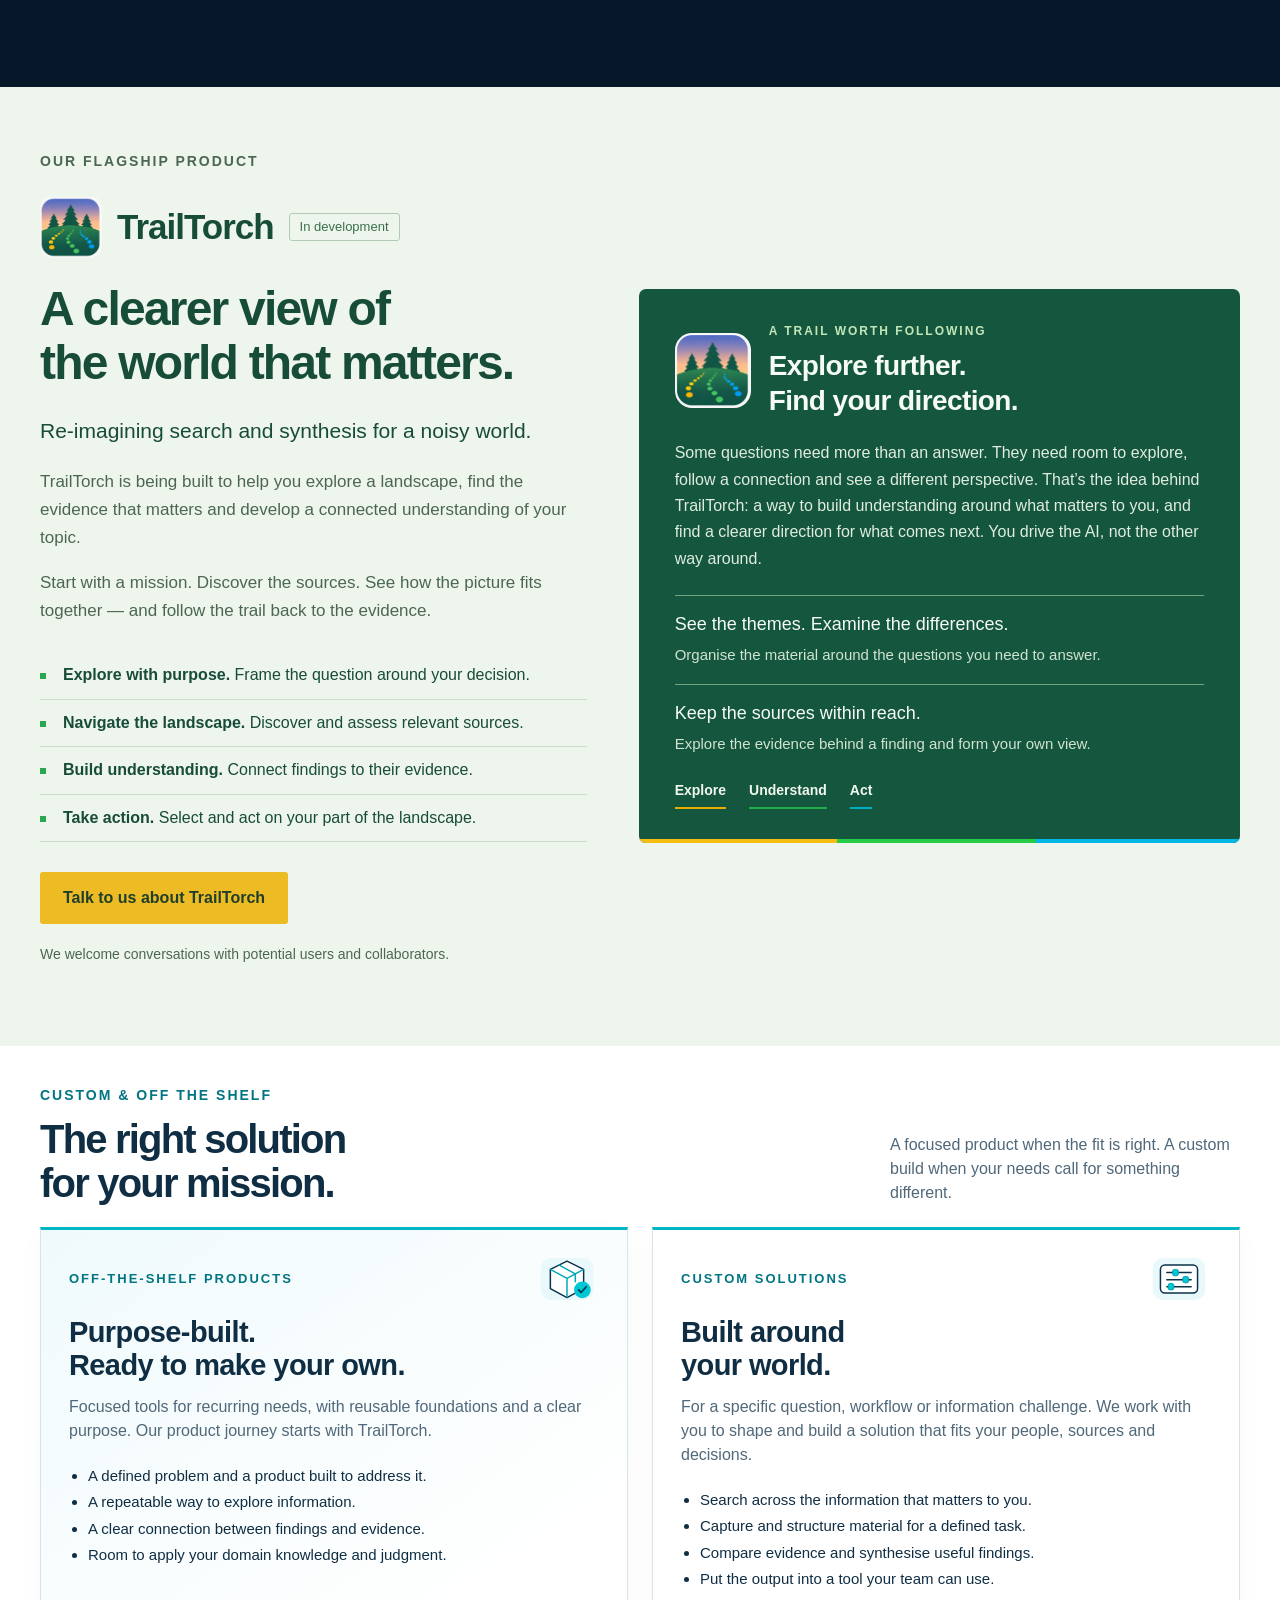
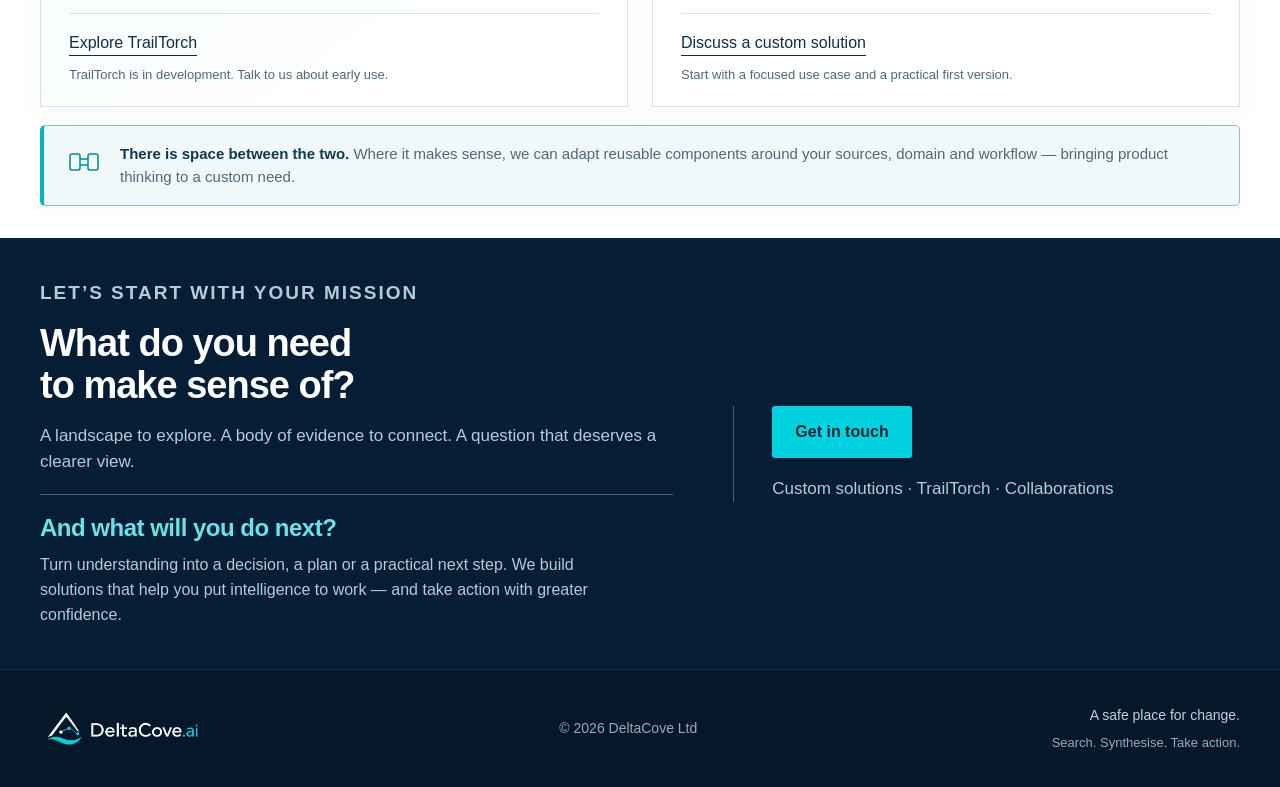
==== commit 8b300a93: "Replace homepage with simplified DeltaCove site" ====
--- a/index.html
+++ b/index.html
@@ -1,28 +1,122 @@
 <!doctype html>
 <html lang="en-GB">
 <head>
-<meta charset="utf-8"><meta name="viewport" content="width=device-width,initial-scale=1">
-<title>DeltaCove.ai — A clear course from data to impact</title>
-<meta name="description" content="DeltaCove combines data and AI advisory with mission-specific software. See the signals that spark action.">
+<meta charset="utf-8"><meta name="viewport" content="width=device-width, initial-scale=1">
+<title>DeltaCove — The search & synthesis AI boutique</title>
+<meta name="description" content="DeltaCove builds search and synthesis focused data and AI solutions. Custom tools for your mission. Off-the-shelf products, starting with TrailTorch.">
 <meta name="theme-color" content="#051e35">
-<meta property="og:title" content="DeltaCove.ai — A clear course from data to impact">
-<meta property="og:description" content="Data and AI advisory. Mission-specific software. Intelligence you can put to work.">
-<meta property="og:type" content="website">
-<link rel="icon" type="image/svg+xml" href="assets/favicon.svg">
-<link rel="stylesheet" href="styles.css">
+<style>
+:root{--navy:#051e35;--deep:#06172a;--cyan:#00d2df;--ink:#102e43;--muted:#506879;--pale:#eff6f8;--line:#d6e3e9;--white:#f5f9ff}*{box-sizing:border-box}html{scroll-behavior:smooth;scroll-padding-top:100px}body{margin:0;background:white;color:var(--ink);font:17px/1.65 Aptos,'Segoe UI',Arial,sans-serif}a{color:inherit}button{font:inherit}a:focus-visible,button:focus-visible,summary:focus-visible{outline:3px solid #0593a3;outline-offset:5px}.skip{position:absolute;top:-100px;z-index:10;background:white;padding:12px}.skip:focus{top:0}.wrap{width:min(1200px,calc(100% - 80px));margin:auto}.header{background:var(--navy);color:white;border-bottom:1px solid #ffffff20}.nav{min-height:100px;display:flex;align-items:center;justify-content:space-between;gap:32px}.logo{width:220px;height:auto;display:block}.links{display:flex;align-items:center;gap:30px}.links a{text-decoration:none;font-size:15px}.links a:hover{color:var(--cyan)}.nav-cta{border:1px solid #71d2dd88;padding:9px 18px;border-radius:3px}.menu{display:none;background:none;border:1px solid #ffffff80;color:white;padding:7px 14px;border-radius:3px}.hero{background:var(--navy);color:var(--white);position:relative;overflow:hidden}.hero-grid{display:grid;grid-template-columns:1.15fr 1fr;gap:65px;align-items:center;padding-top:84px;padding-bottom:85px}.eyebrow{font-size:14px;line-height:1.4;letter-spacing:2px;text-transform:uppercase;font-weight:600;color:#83e1e8;margin:0 0 25px}.light .eyebrow{color:#007583}h1,h2,h3,h4,p{margin-top:0}h1{font-size:clamp(48px,5.6vw,76px);font-weight:550;letter-spacing:-3.5px;line-height:1.04;margin-bottom:28px}h1 em{color:var(--cyan);font-style:normal}h2{font-size:clamp(34px,4vw,52px);line-height:1.12;font-weight:550;letter-spacing:-1.8px;margin-bottom:24px}h3{font-size:27px;line-height:1.25;font-weight:550;letter-spacing:-.6px;margin-bottom:16px}.lead{font-size:21px;line-height:1.6;max-width:640px}.hero .lead{color:#c4d5df;font-size:20px}.actions{display:flex;flex-wrap:wrap;align-items:center;gap:25px;margin-top:30px}.btn{display:inline-flex;justify-content:center;align-items:center;text-decoration:none;font-weight:600;font-size:16px;border-radius:3px;padding:13px 23px;transition:background .2s}.primary{background:var(--cyan);color:#052635}.primary:hover{background:#71eaf0}.outline{border:1px solid #658897;color:white}.outline:hover{background:#ffffff10}.link{font-size:16px;text-decoration:none;border-bottom:1px solid currentColor;padding-bottom:4px}.link:hover{color:#007b8b}.hero .link:hover,.dark .link:hover{color:var(--cyan)}.small-note{color:#94b3c4;font-size:14px;margin:28px 0 0}.hero-art{position:relative}.art-caption{display:flex;justify-content:space-between;gap:15px;border-top:1px solid #ffffff25;padding-top:17px;color:#9dbbc9;font-size:14px}.art-caption strong{color:#e2f3f6;font-weight:500}.hero-art svg{width:100%;height:auto;display:block}.hero-bottom{border-top:1px solid #ffffff25;padding:22px 0}.hero-bottom .wrap{display:flex;align-items:center;justify-content:space-between;gap:22px;color:#b7d0db;font-size:15px}.hero-bottom strong{color:#fff;font-weight:500}.dot-sep{color:#00d2df}.section{padding:100px 0}.intro-row{display:flex;justify-content:space-between;align-items:flex-end;gap:50px;margin-bottom:46px}.intro-row h2{max-width:680px;margin-bottom:0}.intro-row>p{max-width:350px;color:var(--muted);margin-bottom:0}.trail-section{background:#edf5f7}.product-head{display:flex;align-items:center;gap:18px;margin-bottom:24px}.product-name{font-size:30px;letter-spacing:-1px;font-weight:600}.tag{border:1px solid #abc5ce;color:#355e6e;padding:4px 10px;border-radius:3px;font-size:13px;line-height:1.4}.torch{width:30px;height:39px}.product-grid{display:grid;grid-template-columns:1fr 1.1fr;gap:76px;align-items:center}.product-copy>p{color:var(--muted)}.product-copy .lead{color:var(--ink)}.product-copy h2{font-size:48px}.product-points{padding:0;list-style:none;margin:27px 0}.product-points li{padding:10px 0 10px 23px;position:relative;border-bottom:1px solid #cddfe5;font-size:16px}.product-points li:before{content:'';position:absolute;width:6px;height:6px;left:0;top:21px;background:#008997}.product-window{background:var(--navy);color:white;border:1px solid #193c50;box-shadow:0 24px 50px #0b304323;border-radius:7px;overflow:hidden}.window-top{display:flex;align-items:center;justify-content:space-between;padding:17px 23px;border-bottom:1px solid #ffffff20;font-size:14px}.window-top span{color:#a6c4d3}.workspace-body{padding:25px}.mission-label{font-size:13px;color:#8fc3cf;letter-spacing:1px;text-transform:uppercase;margin-bottom:9px}.mission-title{font-size:24px;line-height:1.35;margin-bottom:22px}.tabs{display:flex;gap:22px;font-size:14px;border-bottom:1px solid #ffffff20;color:#9cb6c7;padding-bottom:12px;margin-bottom:22px}.tabs .selected{color:var(--cyan)}.landscape{height:185px;position:relative;background:repeating-linear-gradient(0deg,transparent,transparent 35px,#ffffff06 36px),repeating-linear-gradient(90deg,transparent,transparent 45px,#ffffff06 46px);margin-bottom:22px}.landscape svg{width:100%;height:100%}.evidence-card{border:1px solid #ffffff25;background:#ffffff05;padding:16px 19px;margin-top:12px}.evidence-card h4{font-size:17px;margin-bottom:6px;font-weight:500}.evidence-card p{font-size:14px;line-height:1.5;color:#a9c3d0;margin:0}.evidence-card .pill{font-size:12px;color:#80e2df;margin-bottom:8px;display:block;letter-spacing:.4px}.mock-caption{font-size:13px;color:var(--muted);margin:15px 0 0;text-align:center}.solutions{background:white}.two{display:grid;grid-template-columns:1fr 1fr;gap:28px}.solution{padding:42px;border:1px solid var(--line);position:relative}.solution:first-child{background:#f6fafb}.solution .eyebrow{font-size:13px;margin-bottom:22px}.solution h3{font-size:34px}.solution p{color:var(--muted)}.solution ul{padding-left:19px;margin:24px 0 30px}.solution li{font-size:16px;margin:8px 0}.solution-foot{border-top:1px solid var(--line);padding-top:23px;margin-top:28px}.solution-foot p{font-size:14px;margin:14px 0 0}.bridge{display:flex;gap:20px;align-items:flex-start;background:#edf5f7;padding:25px 30px;margin-top:28px}.bridge svg{flex:0 0 32px}.bridge p{margin:0;font-size:16px;color:var(--muted)}.bridge strong{color:var(--ink)}.dark{background:var(--deep);color:var(--white)}.dark .intro-row>p{color:#b4cad7}.capabilities{display:grid;grid-template-columns:repeat(3,1fr);gap:40px}.capability{border-top:1px solid #4e6d7e;padding-top:28px}.capability h3{font-size:26px}.capability p{color:#adc4d2;font-size:16px}.capability .example{font-size:14px;color:#80d8de;border-left:2px solid #008995;padding-left:17px;margin-top:25px}.mini-icon{width:36px;height:36px;margin-bottom:23px;color:var(--cyan)}.sector-line{border-top:1px solid #ffffff20;margin-top:55px;padding-top:25px;display:flex;flex-wrap:wrap;gap:14px 28px;font-size:14px;color:#b1cbd6}.sector-line b{font-weight:500;color:#fff}.approach-grid{display:grid;grid-template-columns:.85fr 1.4fr;gap:90px}.approach-grid .lead{color:var(--muted);font-size:19px}.principles{display:grid;grid-template-columns:1fr 1fr;gap:35px}.principle{border-top:2px solid #008a99;padding-top:22px}.principle h3{font-size:22px}.principle p{font-size:16px;color:var(--muted);margin-bottom:0}.founder{border-top:1px solid var(--line);margin-top:65px;padding-top:40px;display:grid;grid-template-columns:1fr 2fr;gap:60px}.founder h3{margin-bottom:4px}.founder p{color:var(--muted);font-size:16px;margin-bottom:0}.founder .role{color:#007a89;font-size:14px}.contact{background:var(--navy);color:white;padding:80px 0}.contact-grid{display:grid;grid-template-columns:1.25fr 1fr;gap:100px;align-items:center}.contact h2{font-size:55px;margin-bottom:22px}.contact p{color:#b5cbd8;font-size:19px}.contact-links{display:flex;flex-direction:column;align-items:flex-start;gap:22px}.email{font-size:25px;letter-spacing:-.5px;text-decoration-thickness:1px;text-underline-offset:7px}.contact-links p{font-size:14px;margin:0}.footer{background:#04182a;color:#91adbd;padding:30px 0;font-size:14px}.footer .wrap{display:flex;justify-content:space-between;gap:25px;align-items:center}.footer img{width:165px;height:auto;display:block}.footer a{text-decoration:none}.draft{background:#e7f3f5;color:#3e6472;font-size:13px;padding:10px 20px;text-align:center}.draft strong{font-weight:600}svg{overflow:visible} @media(min-width:1500px){.hero-grid{padding-top:100px;padding-bottom:100px}}@media(max-width:1000px){.wrap{width:calc(100% - 48px)}.hero-grid{gap:25px}.links{gap:18px}.logo{width:185px}.product-grid{gap:40px}.product-copy h2{font-size:40px}.solution{padding:30px}.approach-grid{gap:45px}.contact-grid{gap:40px}.capabilities{gap:25px}.hero-grid h1{font-size:59px}}@media(max-width:760px){.wrap{width:calc(100% - 40px)}.nav{min-height:82px;flex-wrap:wrap;gap:0;padding:18px 0}.logo{width:180px}.menu{display:block}.links{display:none;width:100%;padding:25px 0 5px;flex-direction:column;align-items:flex-start;gap:20px}.links.open{display:flex}.hero-grid{grid-template-columns:1fr;padding-top:55px;padding-bottom:44px;gap:36px}.hero-grid h1{font-size:55px;letter-spacing:-2.7px}.hero-art{max-width:490px;width:100%;margin:auto}.hero-art svg{max-height:320px}.hero-bottom .wrap{flex-wrap:wrap;gap:8px 18px;justify-content:flex-start}.dot-sep{display:none}.hero-bottom span{margin-right:12px}.section{padding:65px 0}.intro-row{display:block;margin-bottom:32px}.intro-row>p{margin-top:22px;max-width:100%}.product-grid,.two,.approach-grid,.contact-grid{grid-template-columns:1fr;gap:35px}.product-copy h2{font-size:40px}.product-name{font-size:29px}.product-head{flex-wrap:wrap;gap:12px}.capabilities{grid-template-columns:1fr;gap:27px}.capability p{max-width:580px}.capability .example{margin-top:16px}.principles{gap:30px 24px}.founder{grid-template-columns:1fr;gap:18px;margin-top:45px}.contact{padding:65px 0}.contact h2{font-size:43px}.footer .wrap{flex-wrap:wrap}.footer .wrap>span:last-child{width:100%}.solution{padding:30px}.lead{font-size:19px}}@media(max-width:420px){.hero-grid h1{font-size:47px}.principles{grid-template-columns:1fr}.actions{gap:20px}.workspace-body{padding:18px}.window-top{padding:15px 18px}.product-copy h2{font-size:36px}.email{font-size:23px}.product-head .tag{font-size:12px}}@media(prefers-reduced-motion:reduce){html{scroll-behavior:auto}*{transition:none!important}}
+
+/* Second concept: original artwork, a persistent navigation and an action-led close. */
+.header{position:sticky;top:0;z-index:100;box-shadow:0 6px 24px #03172724}
+html{scroll-padding-top:116px}
+.coast-ribbon{height:170px;overflow:hidden;background:#0c4662}
+.coast-ribbon img{width:100%;height:100%;object-fit:cover;display:block}
+.product-head{gap:15px}.trail-mark{width:62px;height:62px;object-fit:contain;border-radius:12px;flex-shrink:0}.product-name{font-size:35px}
+.expedition-story{margin-top:66px;padding:38px 42px;background:#fff;border:1px solid #d0e1e7;display:grid;grid-template-columns:.85fr 1.4fr;gap:45px;align-items:center;position:relative;overflow:hidden}
+.expedition-story:after{content:'';height:3px;background:linear-gradient(90deg,#f7bc13 0 33%,#26cb48 33% 66%,#00b6e6 66%);position:absolute;bottom:0;left:0;right:0}
+.expedition-brand{display:flex;align-items:center;gap:20px}.expedition-brand img{width:100px;height:auto}.expedition-brand .eyebrow{font-size:12px;margin-bottom:8px}.expedition-brand h3{font-size:26px;margin-bottom:0}
+.expedition-story p{font-size:17px;color:var(--muted);margin:0}.trail-words{display:flex;gap:23px;margin-top:18px;font-size:14px;font-weight:600;color:var(--ink)}.trail-words span{border-bottom:2px solid #00aebd;padding-bottom:5px}.trail-words span:first-child{border-color:#e6ad00}.trail-words span:nth-child(2){border-color:#24ae4a}
+.principle .original-icon{width:45px;height:45px;object-fit:contain;display:block;margin-bottom:16px}
+.action-turn{margin-top:26px;padding-top:24px;border-top:1px solid #426175}.action-turn h3{color:#69e3e8;font-size:29px;letter-spacing:-.5px;margin-bottom:13px}.action-turn p{font-size:17px;max-width:570px;margin-bottom:0}
+.contact h2{font-size:52px}.contact-grid{align-items:center}.contact-links{border-left:1px solid #436274;padding-left:38px}.contact-links p{line-height:1.8}
+.footer{padding:34px 0;border-top:1px solid #ffffff18}.footer .footer-signoff{display:flex;flex-direction:column;gap:4px;text-align:right}.footer .footer-signoff strong{font-weight:500;color:#b7d4df}.footer .footer-signoff span{font-size:13px}.footer .wrap>span:last-child{width:auto}
+@media(max-width:760px){html{scroll-padding-top:98px}.coast-ribbon{height:135px}.coast-ribbon img{object-position:42% center}.expedition-story{margin-top:40px;grid-template-columns:1fr;gap:22px;padding:28px}.expedition-brand img{width:74px}.expedition-brand h3{font-size:24px}.trail-mark{width:52px;height:52px}.product-name{font-size:31px}.contact h2{font-size:41px}.contact-links{border-left:0;border-top:1px solid #436274;padding-left:0;padding-top:30px}.footer .footer-signoff{text-align:left}.footer .wrap{align-items:flex-start}.footer .footer-signoff{width:100%}.hero-grid{padding-bottom:52px}}
+
+
+/* Requested changes from HE Edits. */
+html{scroll-padding-top:var(--nav-height,100px)}
+.hero:before{content:'';position:absolute;inset:0;background-image:linear-gradient(90deg,rgba(5,30,53,.48),rgba(5,30,53,.83) 43%,#051e35 79%),linear-gradient(180deg,#051e35 0%,rgba(5,30,53,.7) 34%,rgba(5,30,53,.15) 100%),url("[data-uri]");background-size:cover;background-position:left center;pointer-events:none}
+.hero-grid,.hero-bottom{position:relative;z-index:1}.hero-bottom{background:#051e35c9}
+.hero-grid>div:first-child{text-shadow:0 2px 16px #03172790}.hero .btn{text-shadow:none}
+#trailtorch{background:#eef5ed;color:#174c38;padding-top:65px;padding-bottom:65px}
+#trailtorch .eyebrow{color:#397f4c}#trailtorch .tag{color:#39704c;border-color:#b2cbb4}#trailtorch .product-copy>p{color:#4b6752}#trailtorch .product-copy .lead{color:#174c38}#trailtorch .product-points li{border-color:#cddfca}#trailtorch .product-points li:before{background:#2ba64f}#trailtorch .primary{background:#edbc24;color:#203f2b}#trailtorch .primary:hover{background:#f5d25a}
+#trailtorch .product-grid{gap:52px;align-items:center}
+.trail-journey{padding:34px 36px;background:#14563e;color:#f6fbf4;border-radius:7px;position:relative;overflow:hidden}
+.trail-journey:after{content:'';position:absolute;bottom:0;left:0;right:0;height:4px;background:linear-gradient(90deg,#f7bc13 0 33%,#26cb48 33% 66%,#00b6e6 66%)}
+.trail-journey .expedition-brand{margin-bottom:22px;gap:18px}.trail-journey .expedition-brand img{width:76px;border-radius:17px}#trailtorch .trail-journey .expedition-brand .eyebrow{color:#c2e6b8}.trail-journey .expedition-brand h3{font-size:28px}.trail-journey .journey-intro{font-size:16px;line-height:1.65;color:#e0eddf;margin-bottom:23px}
+.journey-findings{display:grid;gap:17px}.journey-findings>div{border-top:1px solid #70a482;padding-top:16px}.journey-findings h4{font-size:18px;font-weight:500;line-height:1.4;margin-bottom:7px}.journey-findings p{font-size:15px;line-height:1.5;color:#d1e3d1;margin:0}.trail-journey .trail-words{color:#f1f8ed;margin-top:23px}
+.beyond-chat{grid-column:1 / -1}.beyond-chat p{max-width:650px}
+@media(max-width:760px){#trailtorch .product-grid{gap:30px}#trailtorch{padding-top:48px;padding-bottom:48px}.trail-journey{padding:28px}.hero:before{background-image:linear-gradient(90deg,rgba(5,30,53,.75),rgba(5,30,53,.94) 85%),linear-gradient(180deg,#051e35aa,transparent),url("[data-uri]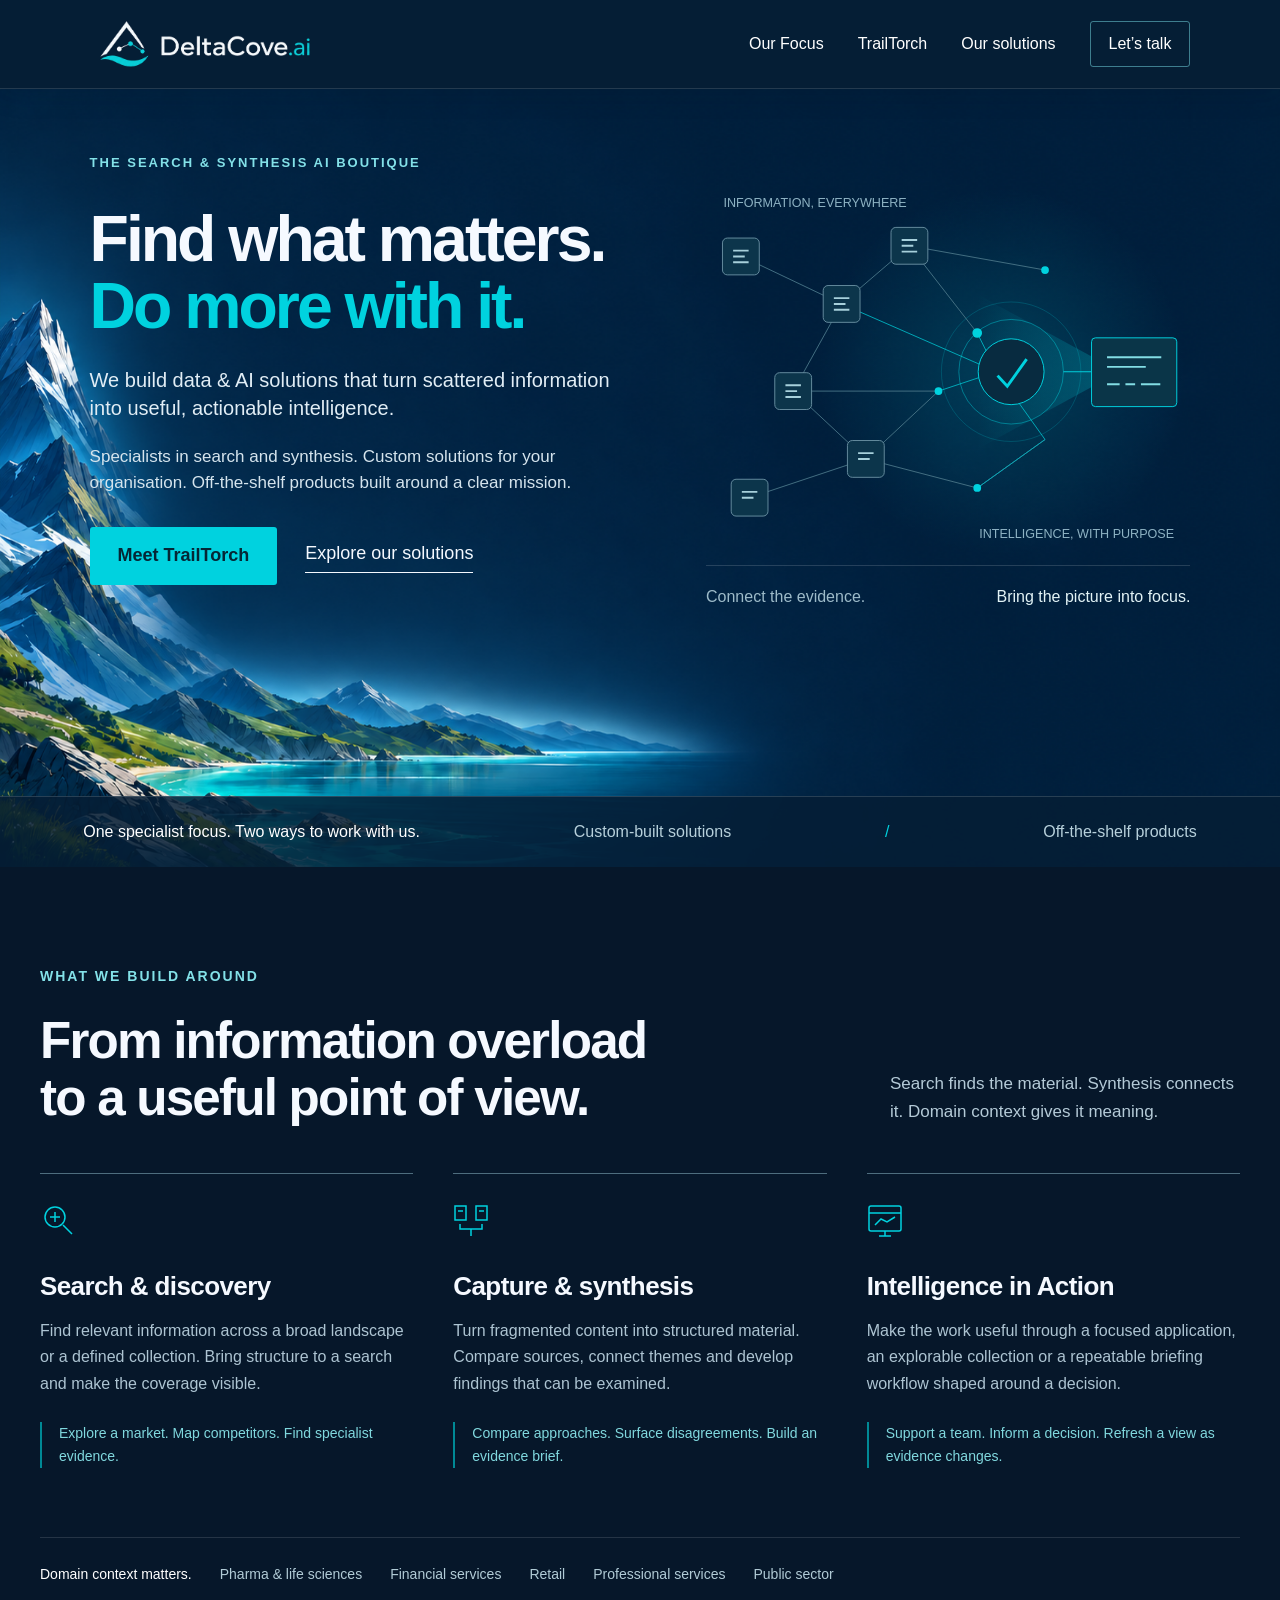
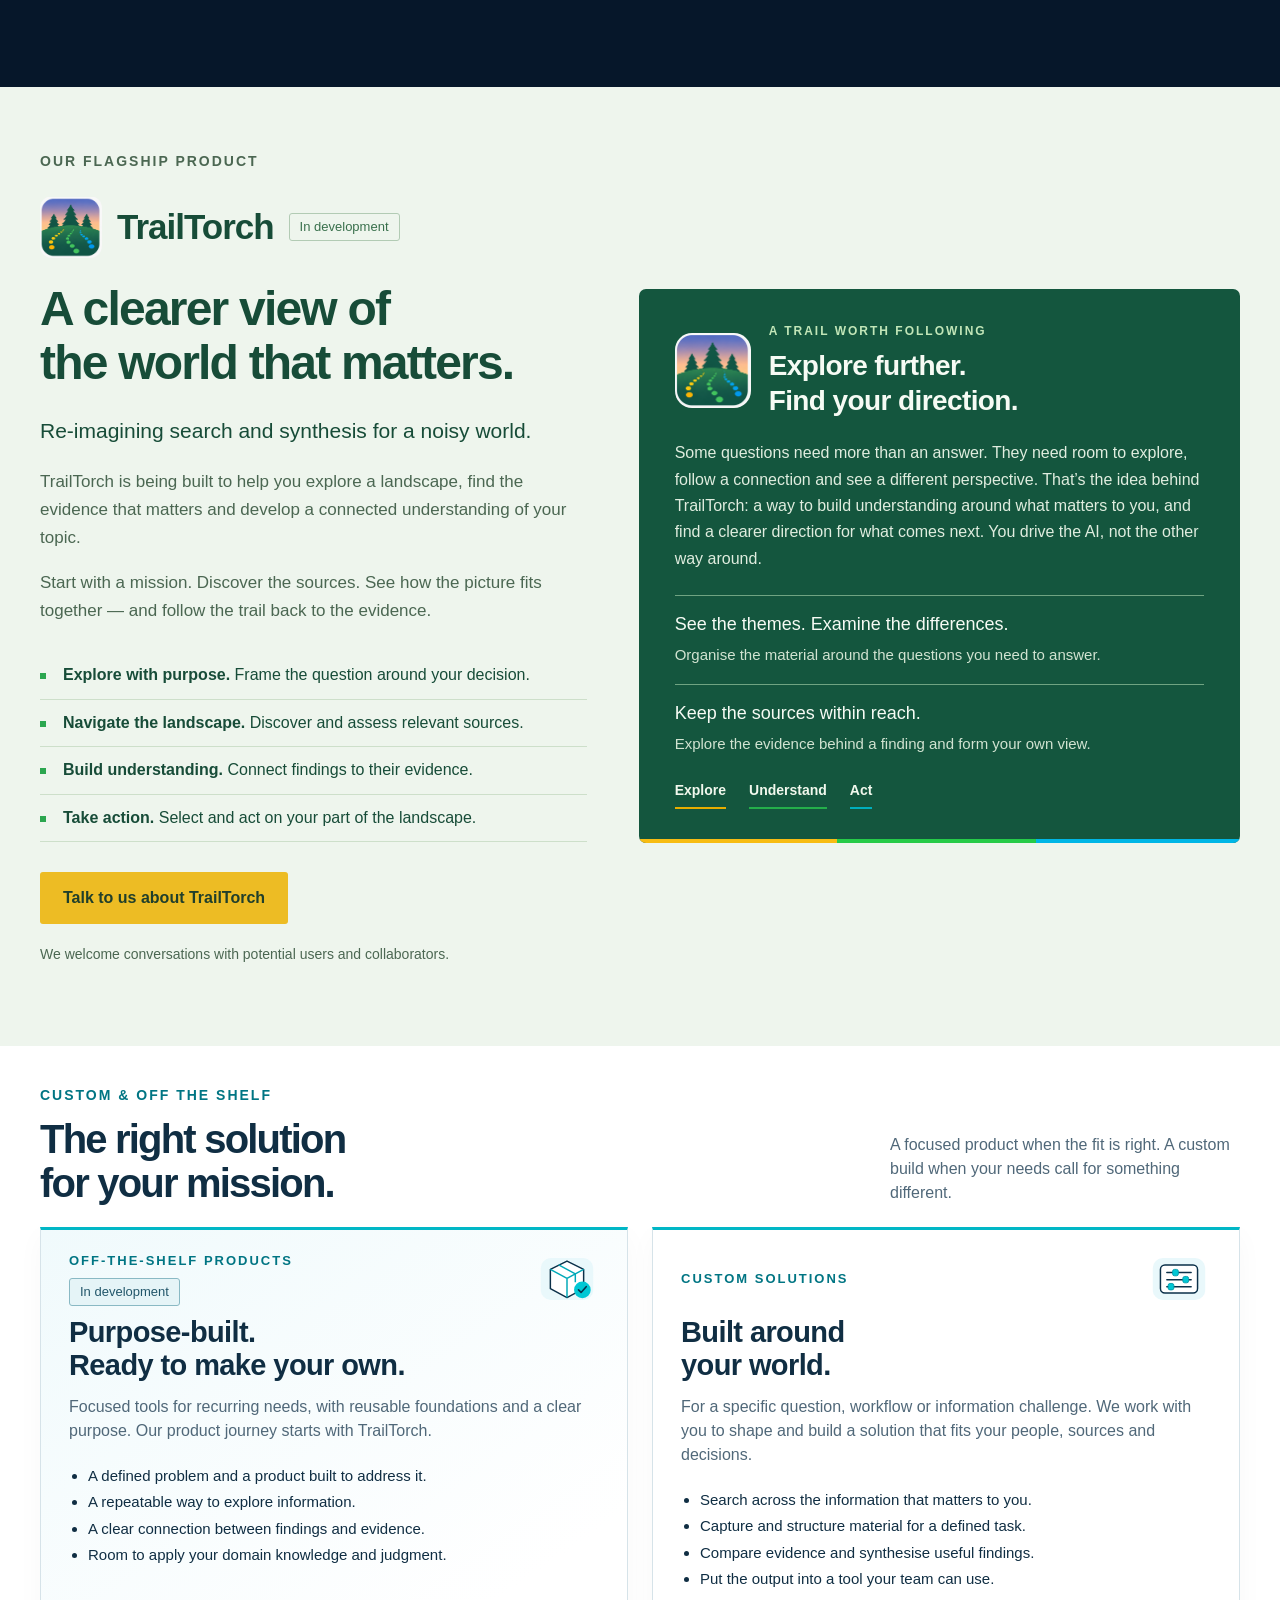
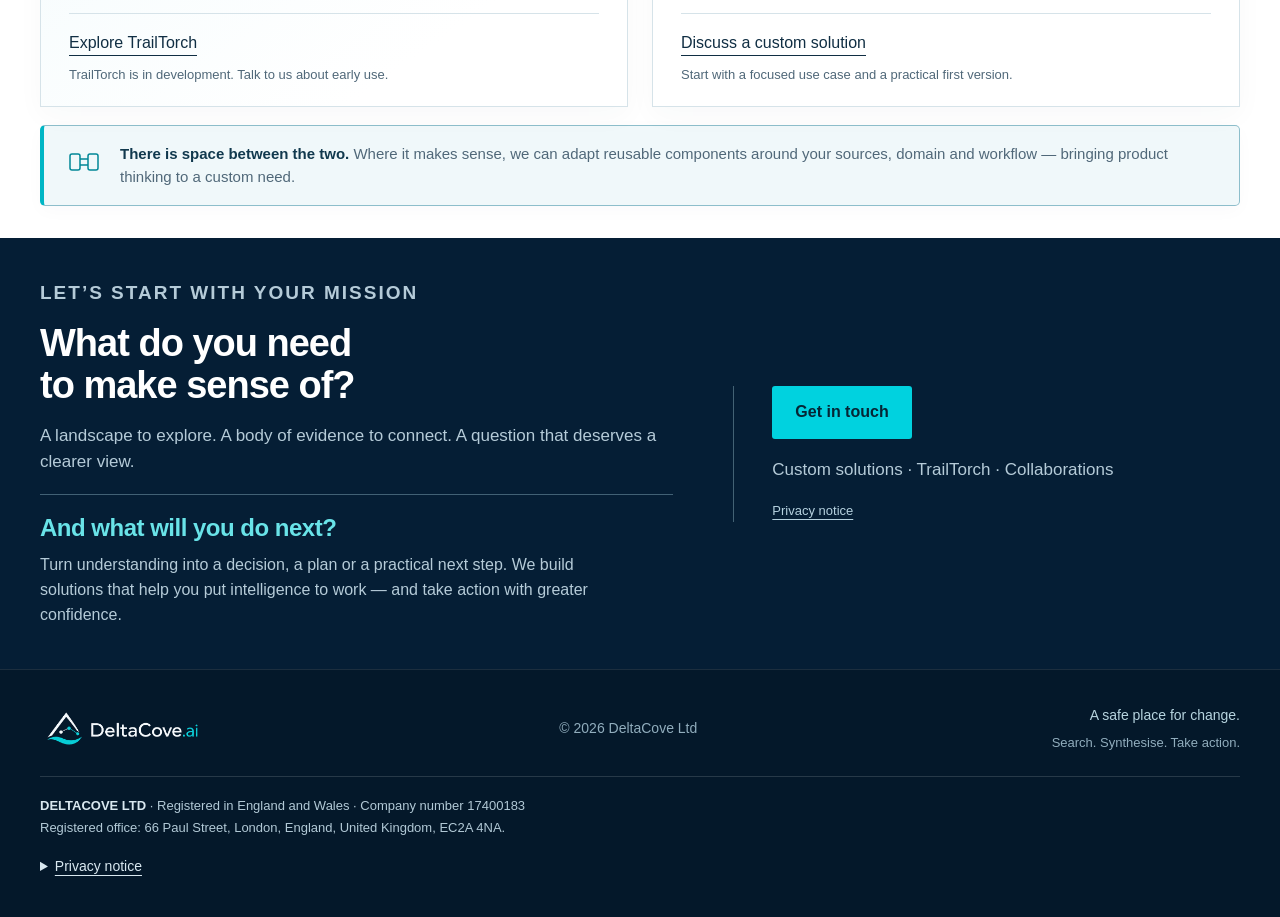
==== commit efdc429e: "Update site with privacy and company details" ====
--- a/index.html
+++ b/index.html
@@ -81,6 +81,11 @@
 #solutions .bridge{margin-top:18px;padding:17px 24px}#solutions .bridge p{font-size:15px;line-height:1.5}
 @media(max-width:760px){#solutions.section{padding-top:32px;padding-bottom:28px}#solutions .intro-row h2{font-size:34px}#solutions .intro-row>p{margin-top:14px}#solutions .solution{padding:22px 24px}#solutions .solution h3{font-size:28px}#solutions .solution-foot{margin-top:0}#solutions .bridge{padding:17px 20px}}
 
+
+/* Company disclosures, accessible inline privacy notice and development status. */
+.product-status-label{display:flex;flex-direction:column;align-items:flex-start;gap:7px}.development-badge{display:inline-block;border:1px solid #89b9c4;border-radius:3px;background:#e5f4f7;color:#22566a;font-size:13px;line-height:1.4;font-weight:500;padding:4px 10px}
+.footer .company-disclosures{display:block;margin-top:23px;padding-top:18px;border-top:1px solid #ffffff24;color:#b2c9d6;font-size:13px;line-height:1.7}.company-disclosures>p{margin:0 0 12px}.company-disclosures strong{font-weight:600;color:#d9e8f0}.privacy-notice{max-width:930px;scroll-margin-top:20px}.privacy-notice summary{display:list-item;cursor:pointer;width:fit-content;color:#d9e8f0;text-decoration:underline;text-underline-offset:4px;padding:4px 0;font-size:14px}.privacy-notice summary:focus-visible{outline:2px solid #00d2df;outline-offset:5px}.privacy-content{padding:20px 0 4px;font-size:15px;line-height:1.65}.privacy-content h2{font-size:27px;letter-spacing:-.5px;margin-bottom:10px;color:#f5f9ff}.privacy-content h3{font-size:18px;margin:22px 0 9px;color:#dcecf4;letter-spacing:0}.privacy-content p{margin-bottom:14px}.privacy-content a{color:#80e2e8;text-decoration:underline}.privacy-content .notice-date{font-size:13px;color:#a9c3d2}#contact .contact-privacy{font-size:13px;color:#b5d1df;text-decoration:underline;text-underline-offset:4px}
+
 </style>
 </head>
 <body id="top">
@@ -93,10 +98,19 @@
 <section class="section dark" id="capabilities"><div class="wrap"><div class="intro-row"><div><p class="eyebrow">What we build around</p><h2>From information overload<br>to a useful point of view.</h2></div><p>Search finds the material. Synthesis connects it. Domain context gives it meaning.</p></div><div class="capabilities"><article class="capability"><svg class="mini-icon" viewBox="0 0 36 36" fill="none" stroke="currentColor" stroke-width="1.5" aria-hidden="true"><circle cx="15" cy="15" r="10"/><path d="m23 23 9 9M10 15h10m-5-5v10"/></svg><h3>Search & discovery</h3><p>Find relevant information across a broad landscape or a defined collection. Bring structure to a search and make the coverage visible.</p><p class="example">Explore a market. Map competitors. Find specialist evidence.</p></article><article class="capability"><svg class="mini-icon" viewBox="0 0 36 36" fill="none" stroke="currentColor" stroke-width="1.5" aria-hidden="true"><rect x="2" y="4" width="11" height="14"/><rect x="23" y="4" width="11" height="14"/><path d="M7 22v5h22v-5m-11 5v7M5 9h5m16 0h5"/></svg><h3>Capture & synthesis</h3><p>Turn fragmented content into structured material. Compare sources, connect themes and develop findings that can be examined.</p><p class="example">Compare approaches. Surface disagreements. Build an evidence brief.</p></article><article class="capability"><svg class="mini-icon" viewBox="0 0 36 36" fill="none" stroke="currentColor" stroke-width="1.5" aria-hidden="true"><rect x="2" y="4" width="32" height="25" rx="2"/><path d="M2 11h32M12 34h12m-6-5v5M8 23l6-6 6 3 8-5"/></svg><h3>Intelligence in Action</h3><p>Make the work useful through a focused application, an explorable collection or a repeatable briefing workflow shaped around a decision.</p><p class="example">Support a team. Inform a decision. Refresh a view as evidence changes.</p></article></div><div class="sector-line"><b>Domain context matters.</b><span>Pharma & life sciences</span><span>Financial services</span><span>Retail</span><span>Professional services</span><span>Public sector</span></div></div></section>
 <section class="section trail-section light" id="trailtorch"><div class="wrap"><div class="product-grid"><div class="product-copy"><p class="eyebrow">Our flagship product</p><div class="product-head"><img class="trail-mark" src="[data-uri]" alt="TrailTorch’s coloured paths through a forest" width="307" height="302"><span class="product-name">TrailTorch</span><span class="tag">In development</span></div><h2>A clearer view of<br>the world that matters.</h2><p class="lead">Re-imagining search and synthesis for a noisy world.</p><p>TrailTorch is being built to help you explore a landscape, find the evidence that matters and develop a connected understanding of your topic.</p><p>Start with a mission. Discover the sources. See how the picture fits together — and follow the trail back to the evidence.</p><ul class="product-points"><li><strong>Explore with purpose.</strong> Frame the question around your decision.</li><li><strong>Navigate the landscape.</strong> Discover and assess relevant sources.</li><li><strong>Build understanding.</strong> Connect findings to their evidence.</li><li><strong>Take action.</strong> Select and act on your part of the landscape.</li></ul><div class="actions"><a class="btn primary" href="mailto:info@deltacove.ai?subject=TrailTorch%20%E2%80%94%20early%20conversation">Talk to us about TrailTorch</a></div><p style="font-size:14px;margin-top:19px">We welcome conversations with potential users and collaborators.</p></div>
 <div class="trail-journey"><div class="expedition-brand"><img src="[data-uri]